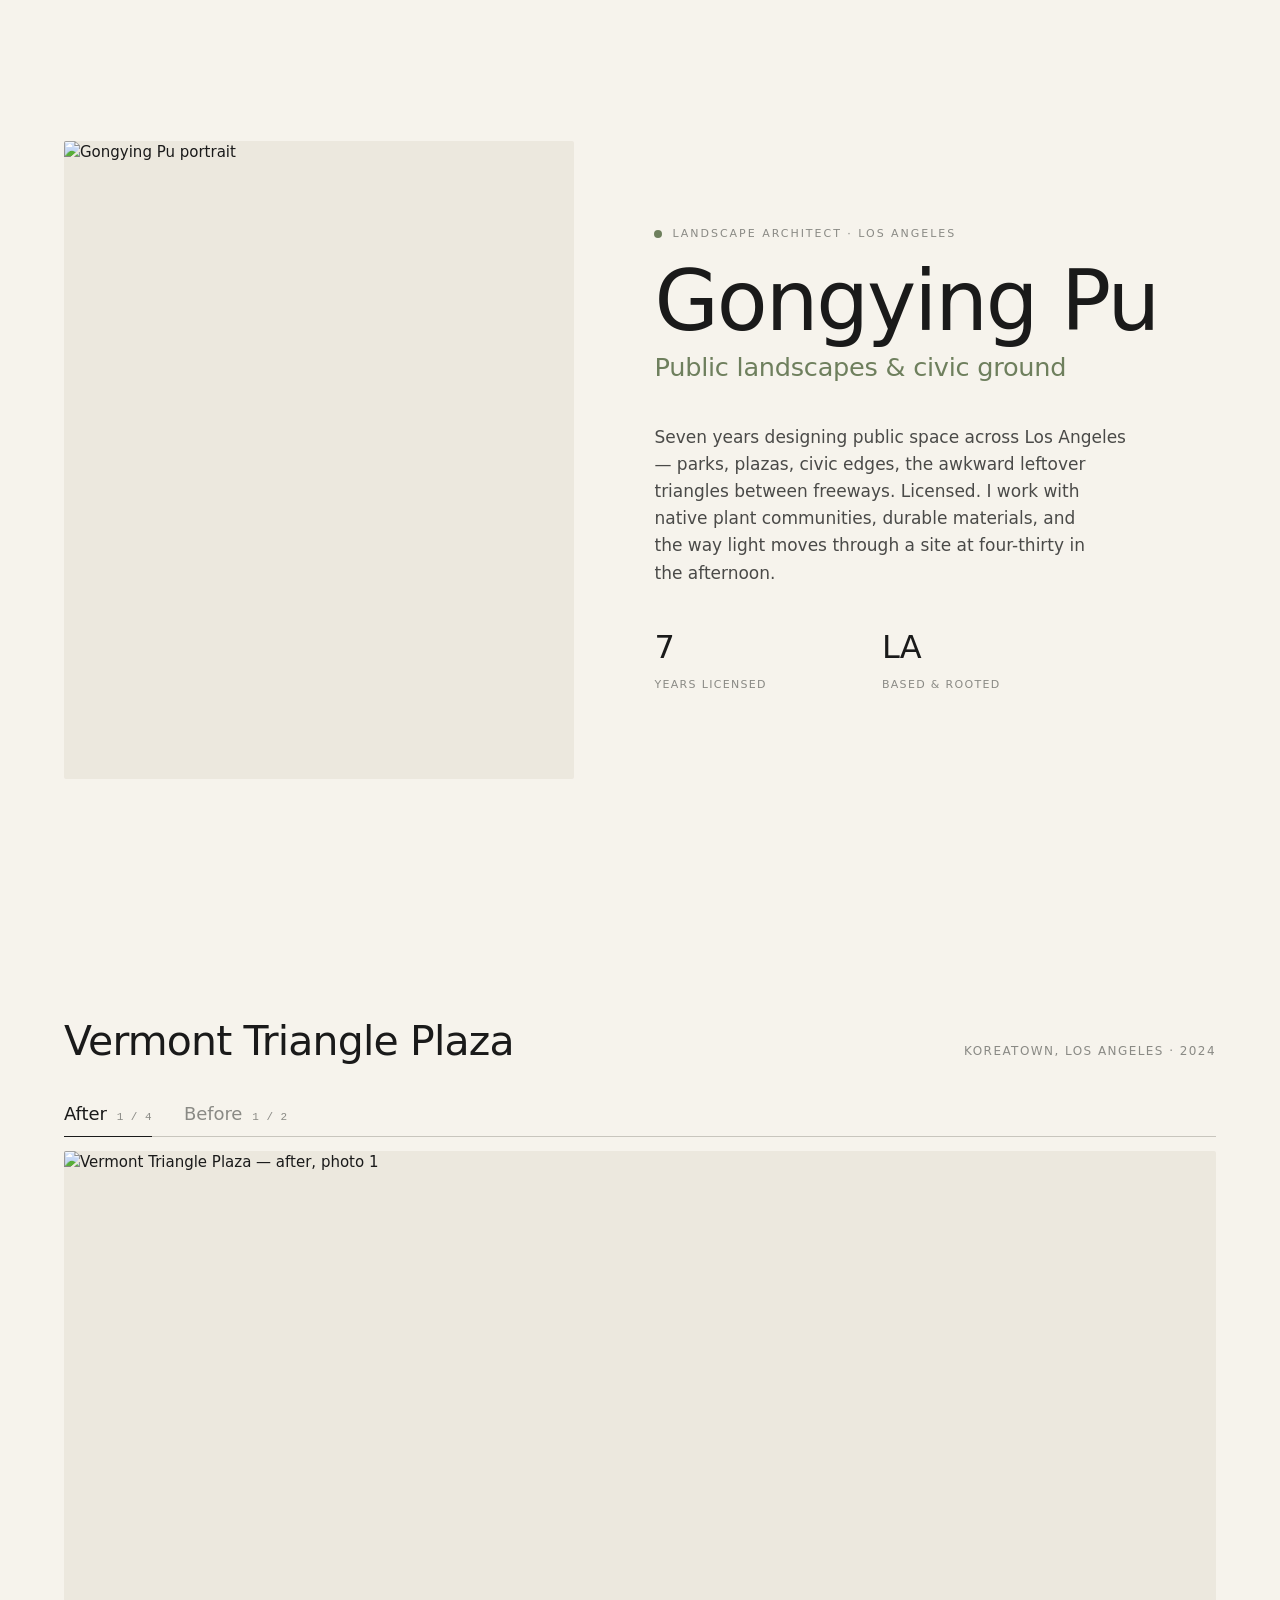
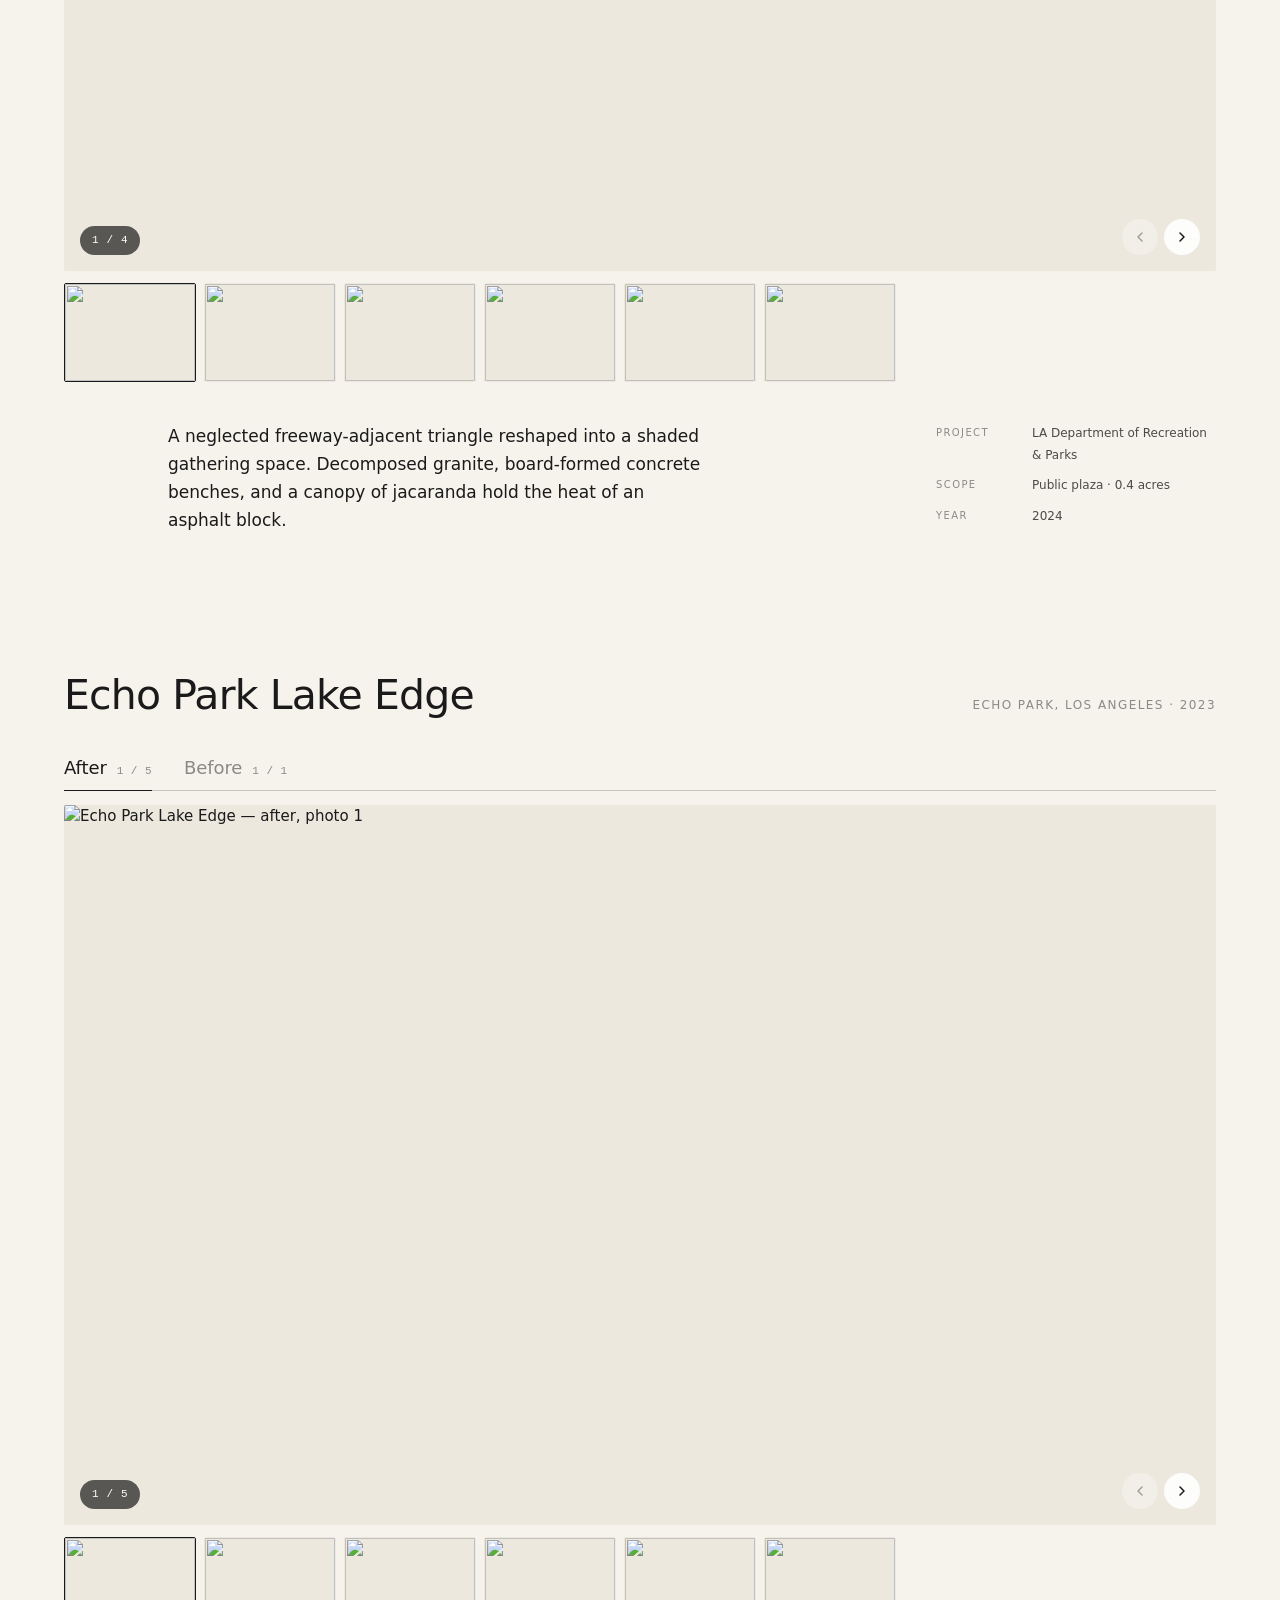
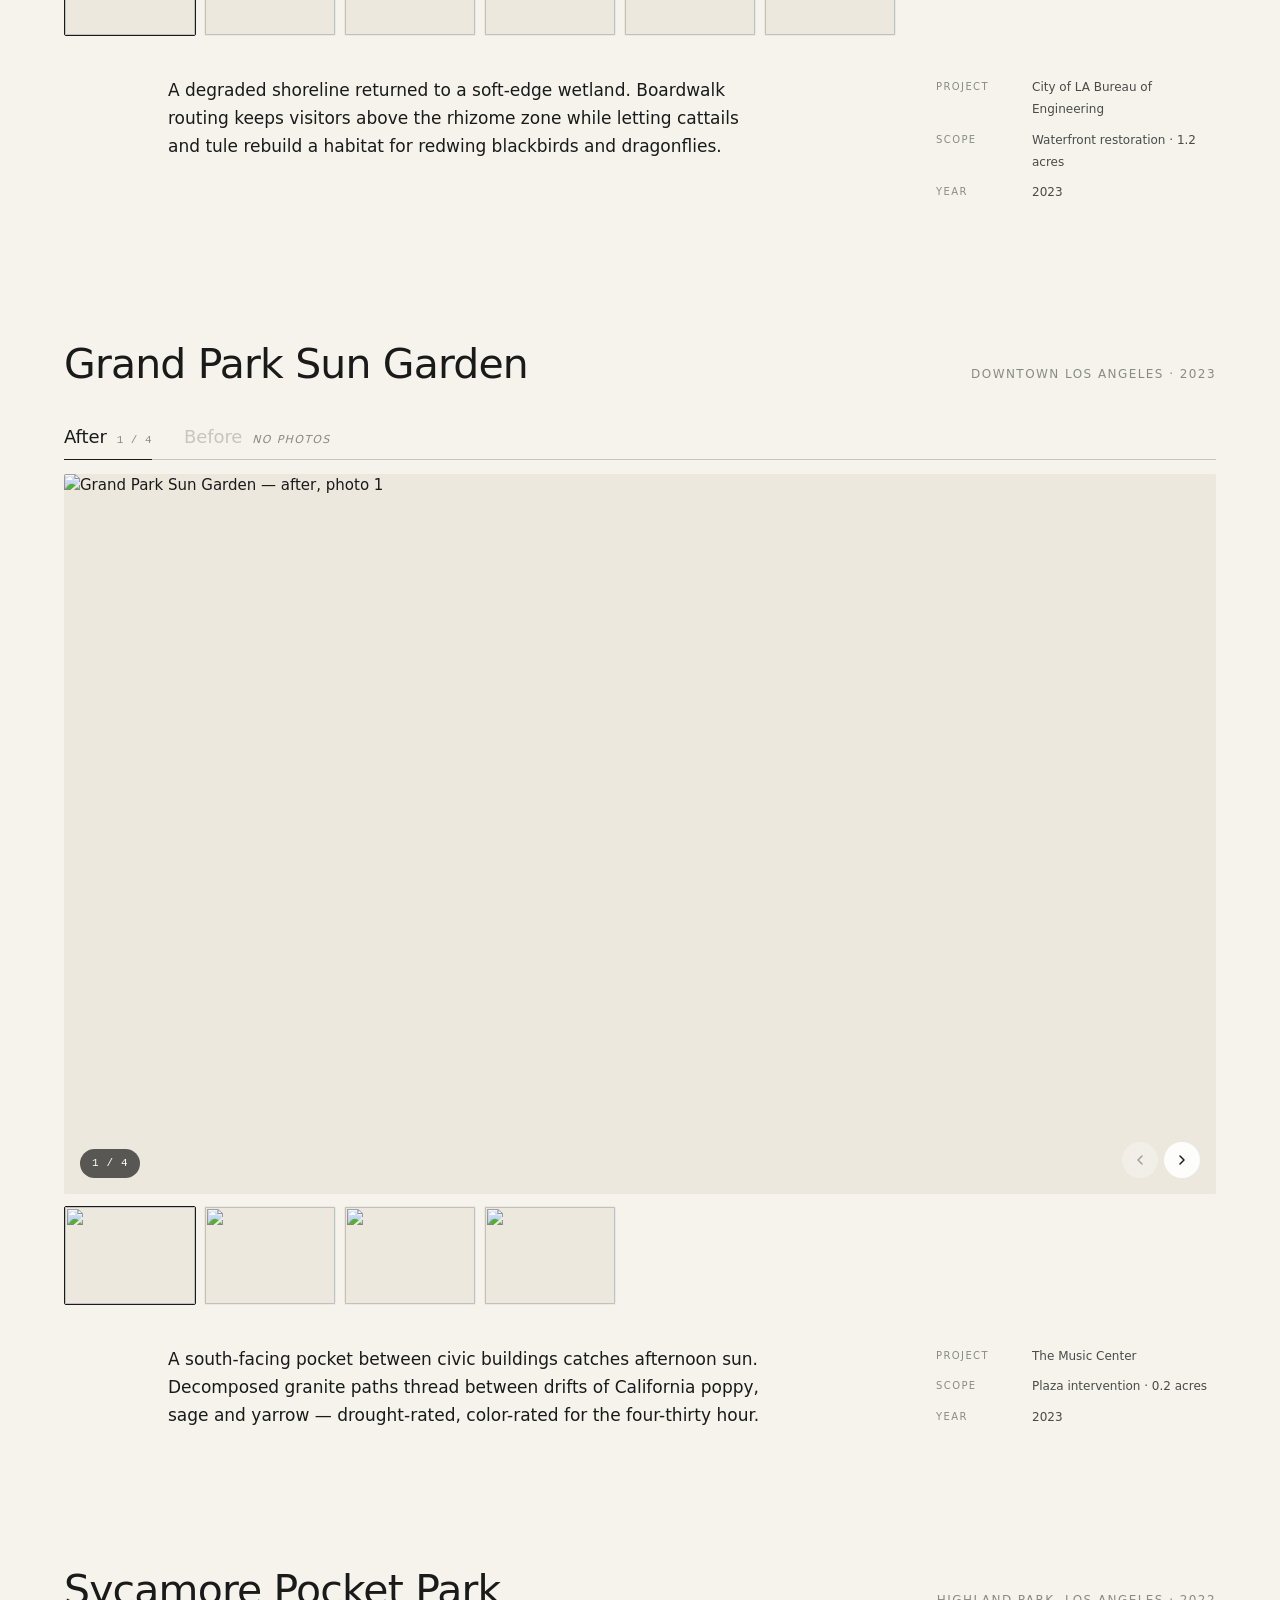
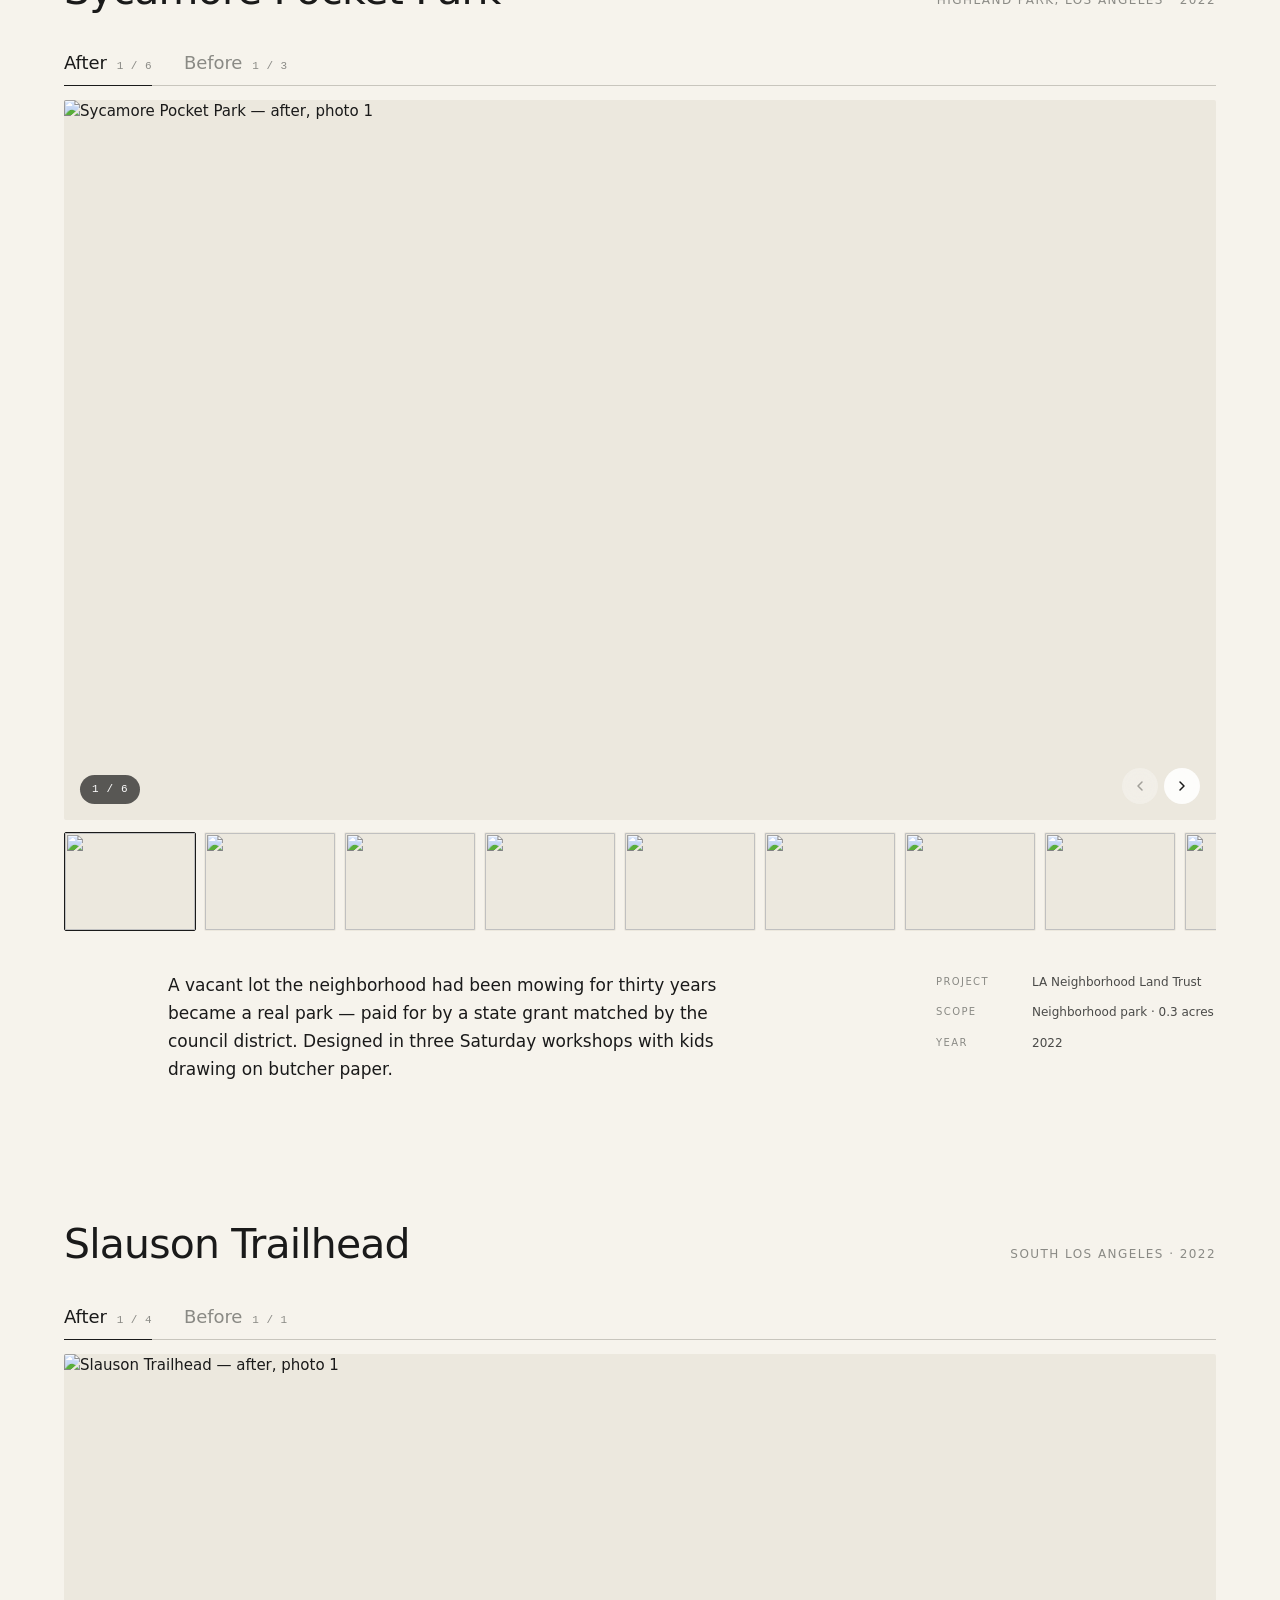
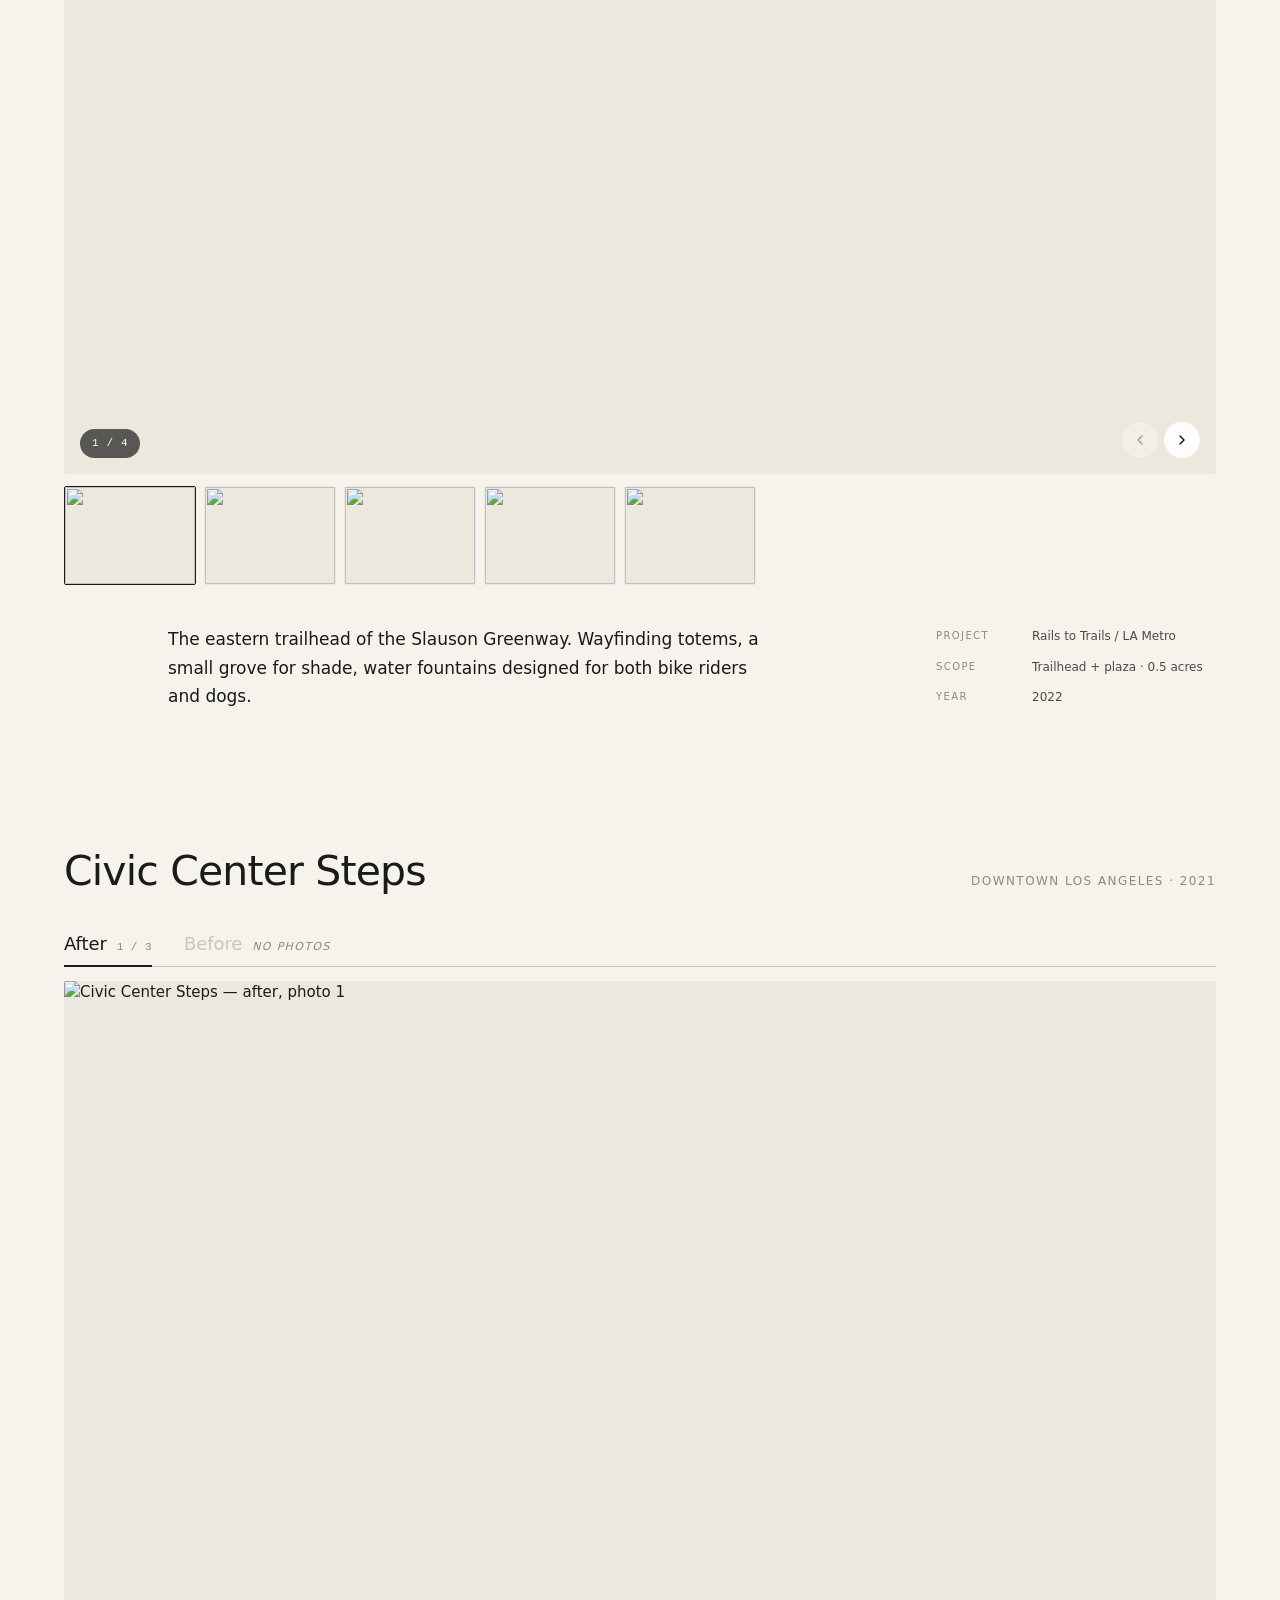
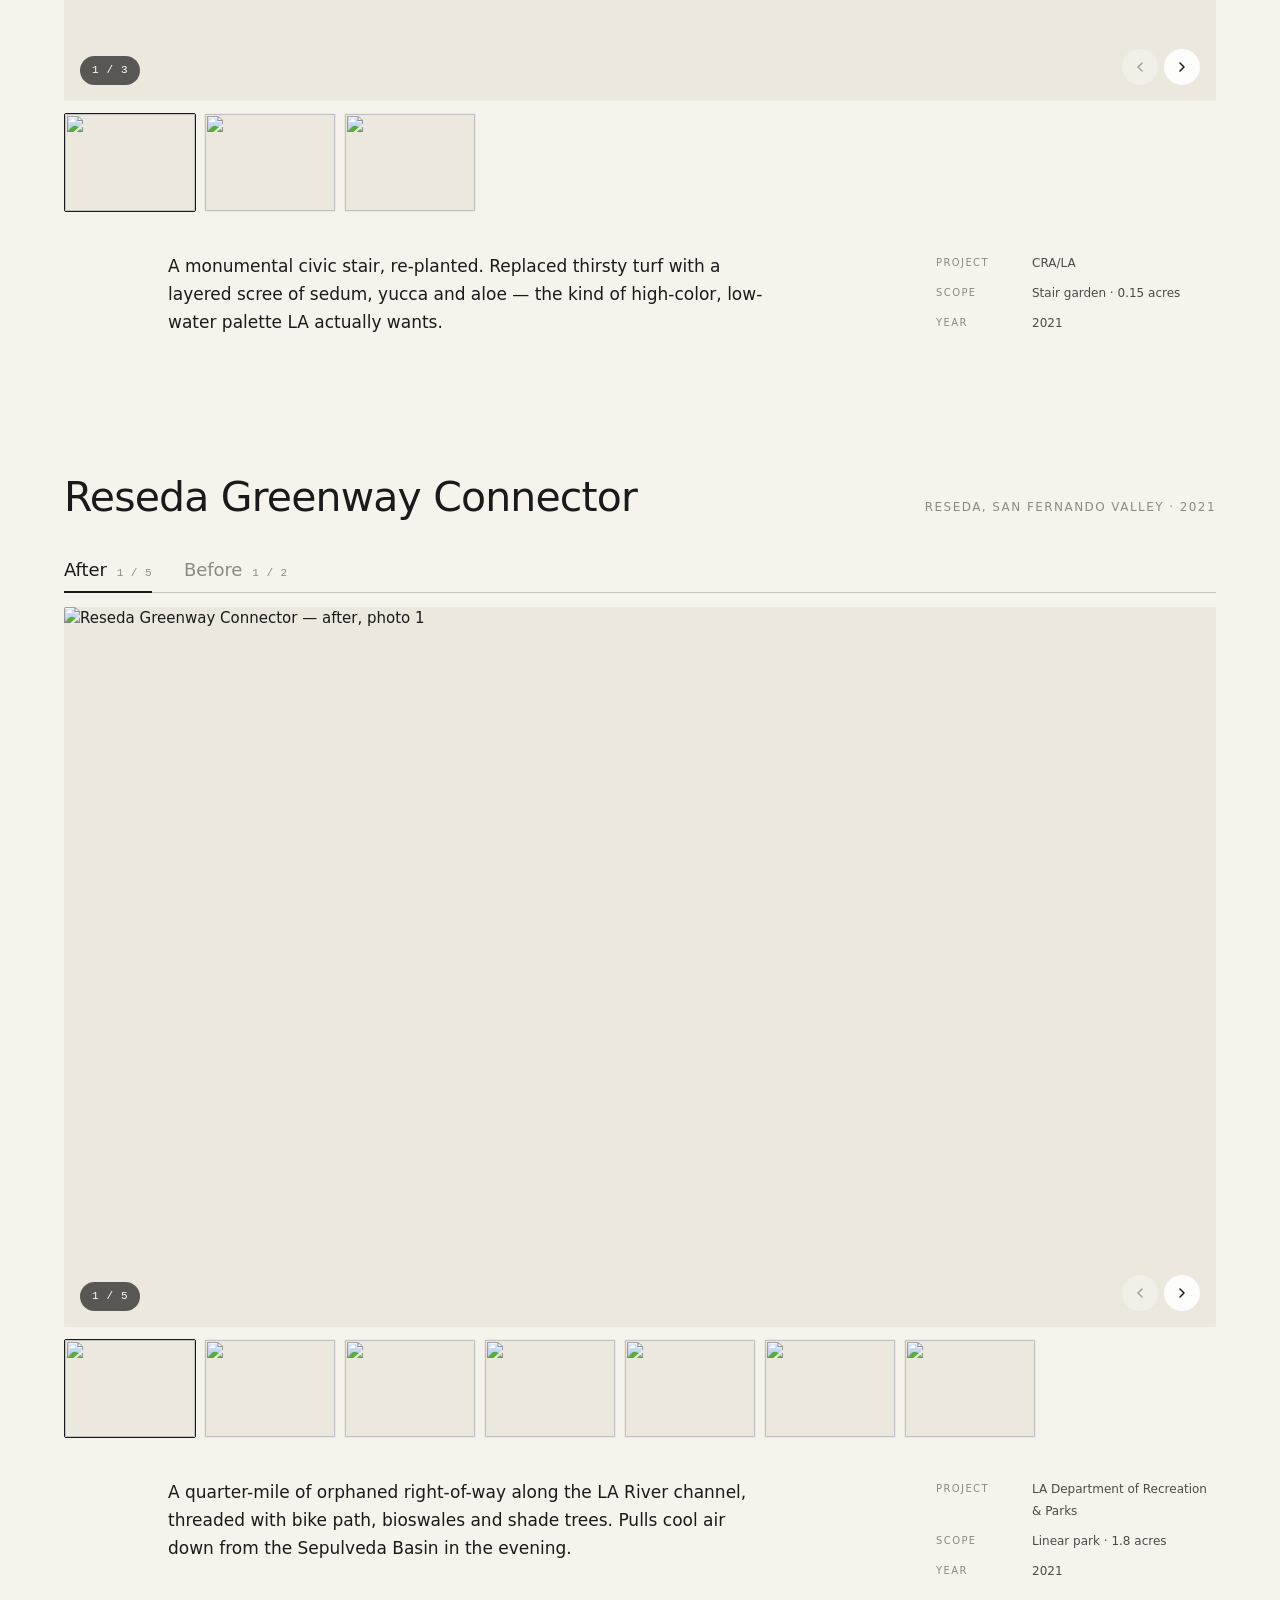
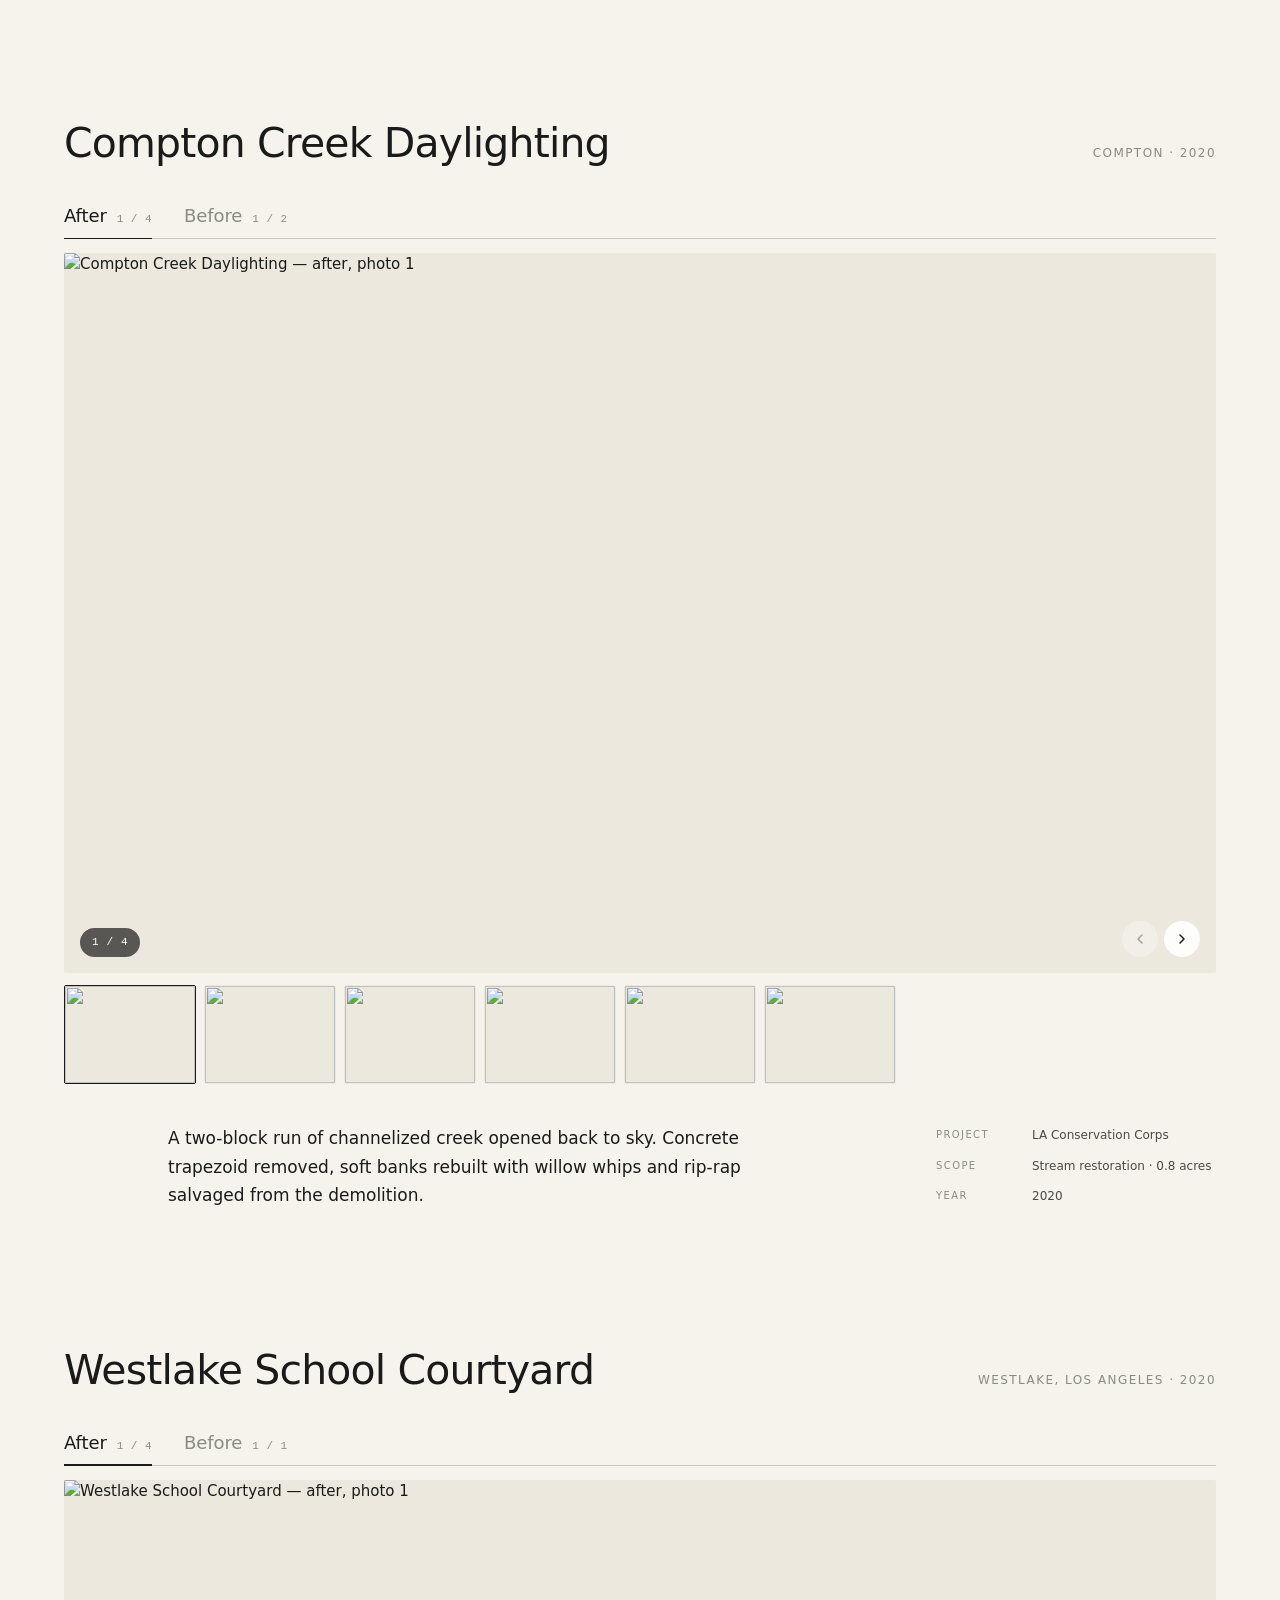
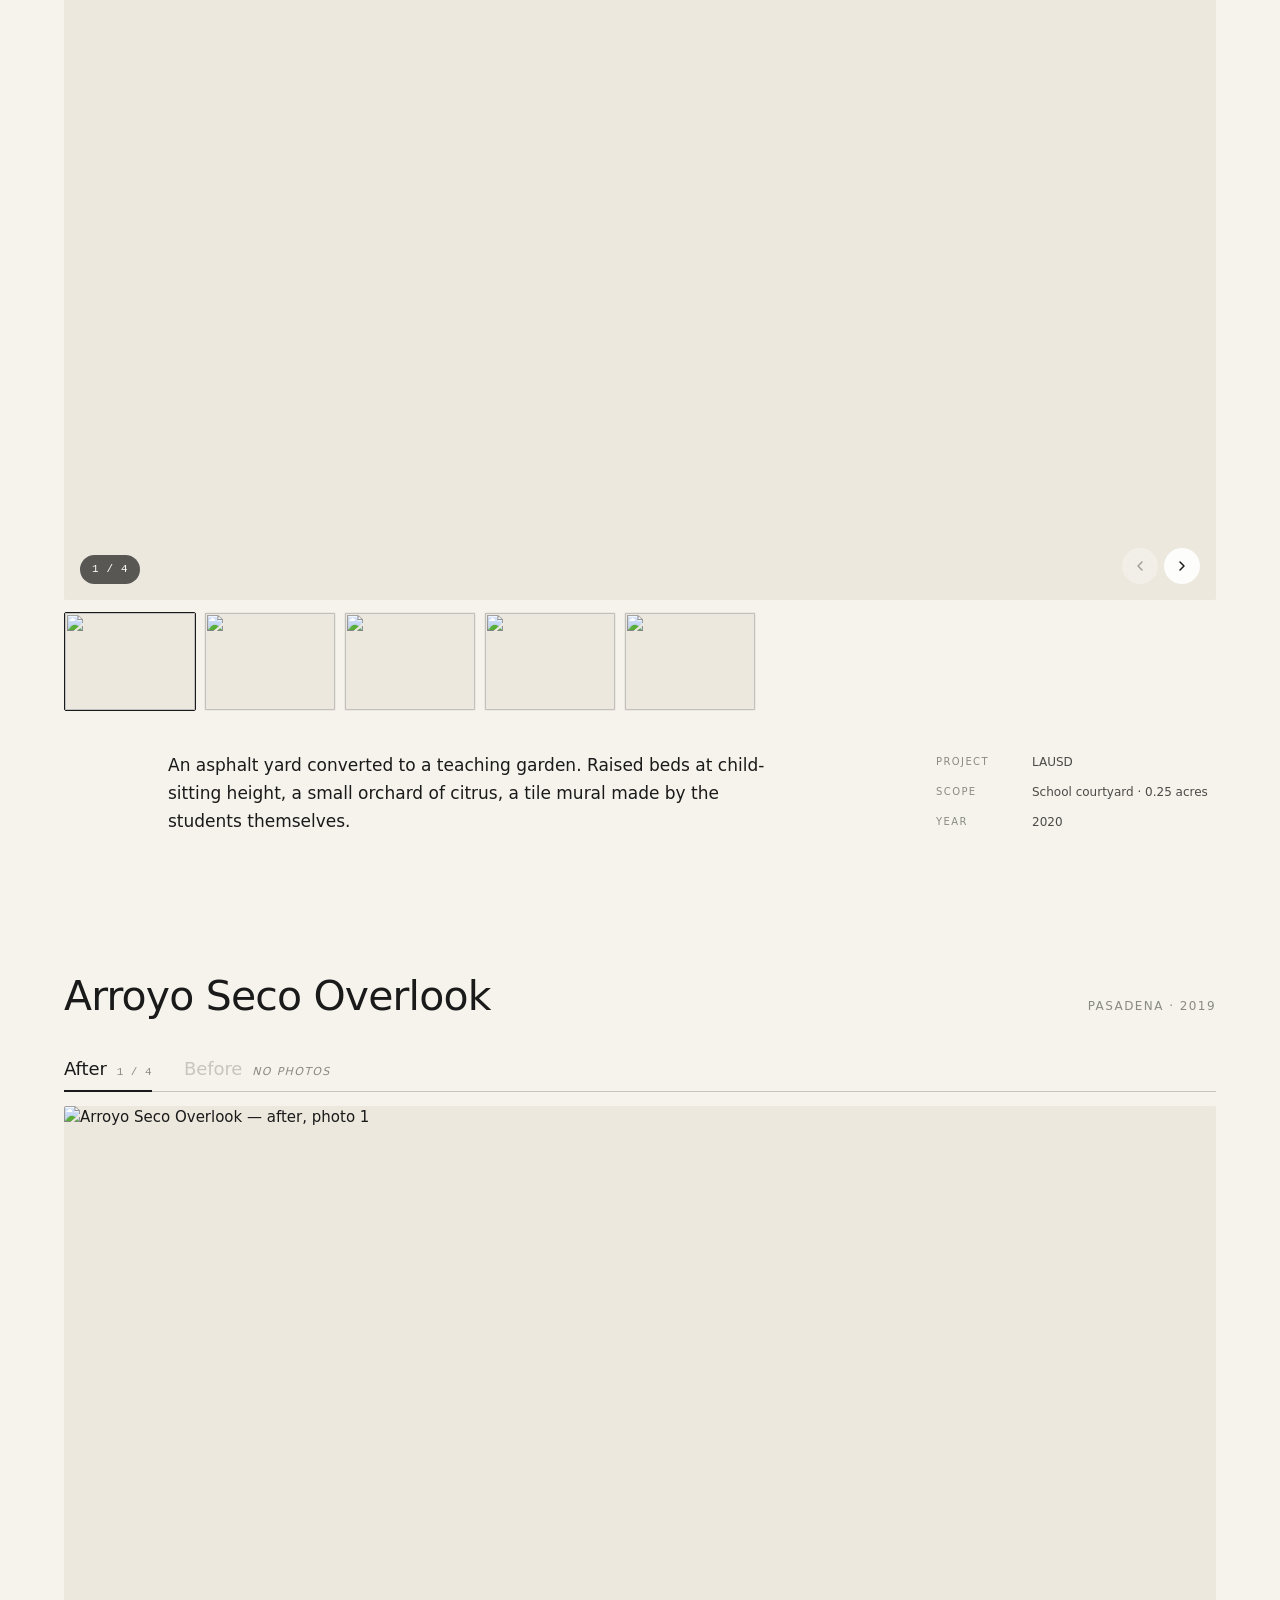
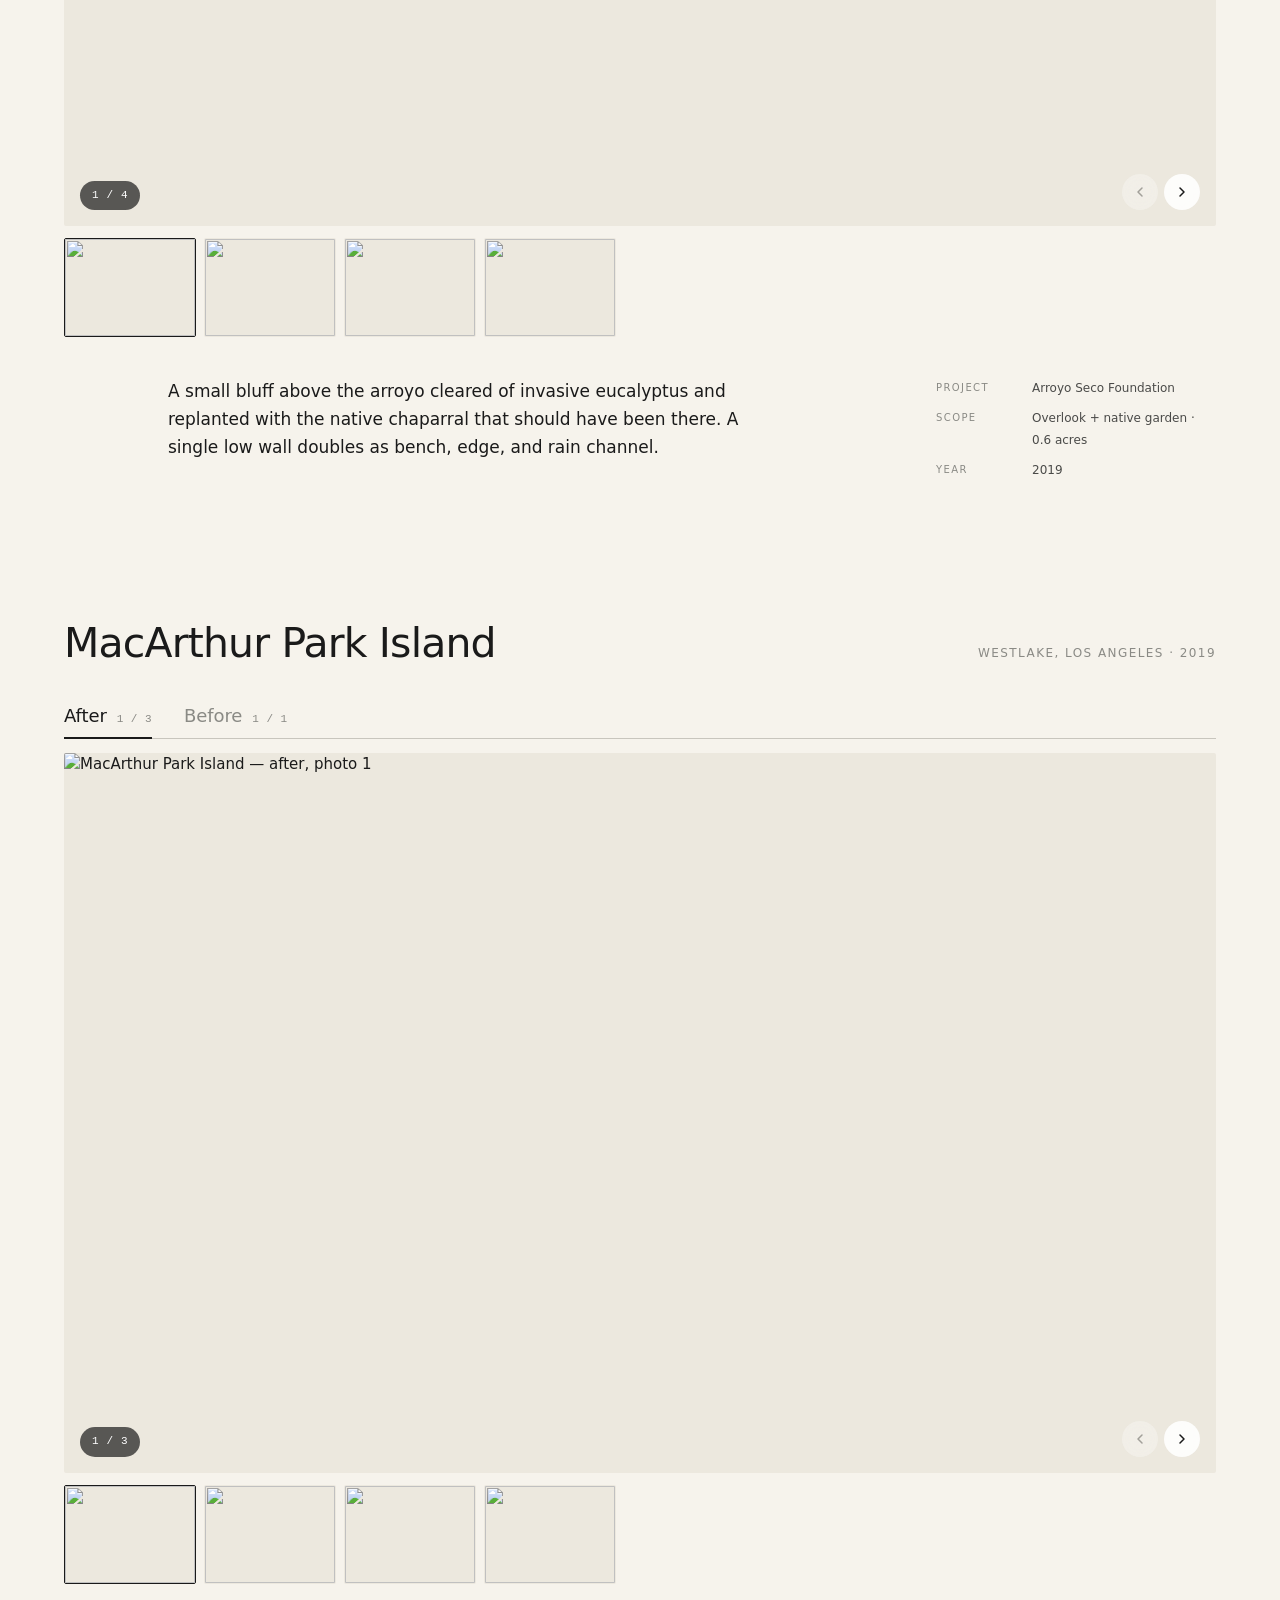
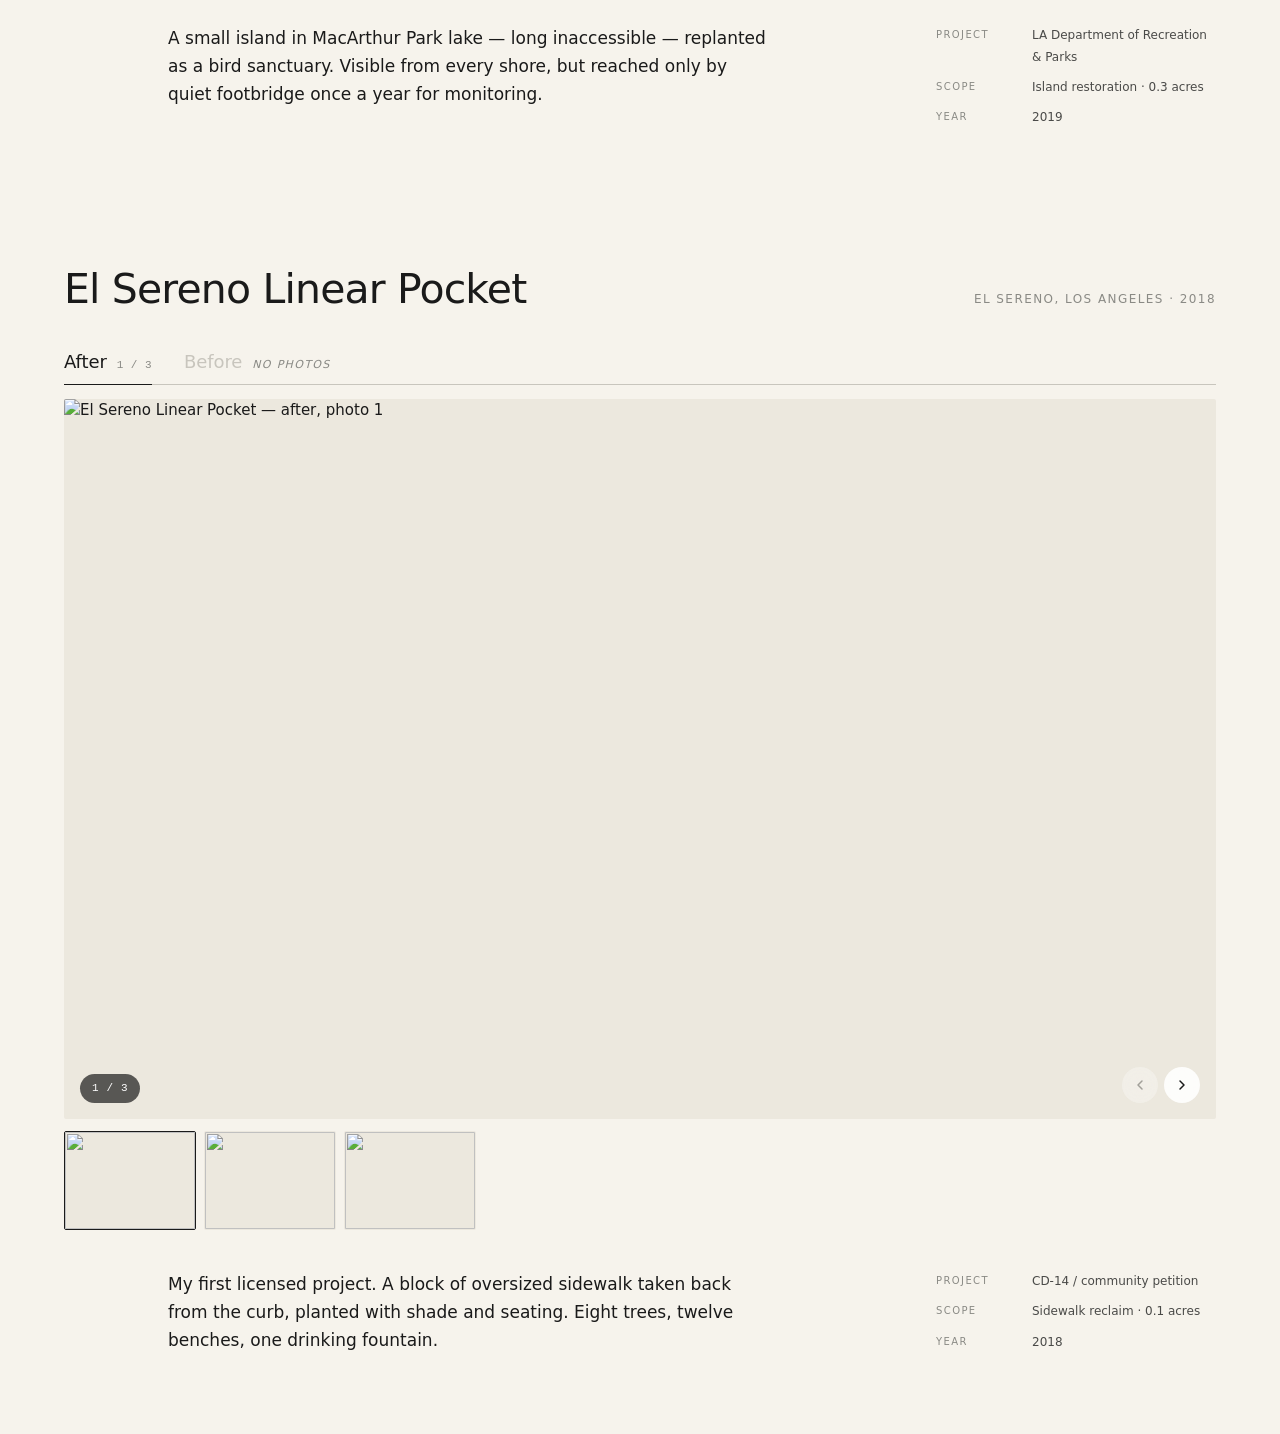
==== index.html @ 50f293f6 "move files to root" ====
<!DOCTYPE html>
<html lang="en">
<head>
<meta charset="UTF-8" />
<meta name="viewport" content="width=device-width, initial-scale=1" />
<title>Gongying Pu — Landscape Architect, Los Angeles</title>
<link rel="stylesheet" href="style.css" />
</head>
<body>

<!-- ===== HERO BIO ===== -->
<header class="hero" id="hero">
  <div class="shell" style="display: contents;">
    <div class="hero__portrait">
      <img src="https://images.unsplash.com/photo-1573496359142-b8d87734a5a2?auto=format&fit=crop&w=900&q=80" alt="Gongying Pu portrait" />
    </div>
    <div class="hero__copy">
      <div class="hero__eyebrow">Landscape Architect · Los Angeles</div>
      <h1 class="hero__name">Gongying Pu</h1>
      <div class="hero__role">Public landscapes &amp; civic ground</div>
      <p class="hero__bio">
        Seven years designing public space across Los Angeles — parks,
        plazas, civic edges, the awkward leftover triangles between
        freeways. Licensed. I work with native plant communities, durable
        materials, and the way light moves through a site at four-thirty
        in the afternoon.
      </p>
      <div class="hero__meta">
        <div>
          <span class="hero__meta-num">7</span>
          <span class="hero__meta-label">years licensed</span>
        </div>
        <div>
          <span class="hero__meta-num">LA</span>
          <span class="hero__meta-label">based &amp; rooted</span>
        </div>
      </div>
    </div>
  </div>
  <div class="hero__scrollhint" style="display:none;"></div>
</header>

<!-- ===== COLLAPSED TOP BAR ===== -->
<div class="topbar" id="topbar" aria-label="Designer info">
  <div class="topbar__center">
    <span class="topbar__name">Gongying Pu</span>
    <span class="topbar__sep">—</span>
    <span>7 years licensed landscape architect</span>
    <span class="topbar__hint" aria-hidden="true">
      <svg width="12" height="12" viewBox="0 0 12 12" fill="none" style="vertical-align: -2px; margin-right: 5px;"><circle cx="6" cy="6" r="4.5" stroke="currentColor" stroke-width="1"/><path d="M6 5.5v2.5M6 4v.01" stroke="currentColor" stroke-width="1" stroke-linecap="round"/></svg>
      hover for bio
    </span>
  </div>
</div>

<!-- ===== FLOATING BIO OVERLAY (hover-expand) ===== -->
<div class="bio-float" id="bioFloat" aria-hidden="true">
  <div class="bio-float__inner">
    <div class="bio-float__portrait">
      <img src="https://images.unsplash.com/photo-1573496359142-b8d87734a5a2?auto=format&fit=crop&w=600&q=80" alt="" />
    </div>
    <div>
      <h2 class="bio-float__name">Gongying Pu</h2>
      <div class="bio-float__role">Landscape Architect · Los Angeles</div>
      <p class="bio-float__bio">
        Seven years designing public space across Los Angeles — parks,
        plazas, civic edges. Licensed. I work with native plant
        communities, durable materials, and the way light moves through
        a site at four-thirty in the afternoon.
      </p>
    </div>
    <div class="bio-float__meta">
      <div class="bio-float__meta-row"><span>Licensed</span><span>State of California, 2018</span></div>
      <div class="bio-float__meta-row"><span>Education</span><span>M.L.A., UCLA Extension</span></div>
      <div class="bio-float__meta-row"><span>Studio</span><span>Highland Park, LA</span></div>
      <div class="bio-float__meta-row"><span>Email</span><span>hello@gongyingpu.studio</span></div>
    </div>
  </div>
</div>

<!-- ===== WORK ===== -->
<main class="work" id="work">
  <div class="shell">
    <div id="projectList"></div>
  </div>
</main>

<script src="data.js"></script>
<script src="app.js"></script>
</body>
</html>
---- style.css ----
/* Hi-fi portfolio styles — minimal natural, sage-green accent, SF Pro */

:root {
  --paper:        #f6f3ec;       /* page bg, slightly warm */
  --paper-2:      #ffffff;       /* card bg */
  --paper-3:      #ece8de;       /* hover/alt */
  --ink:          #1a1a1a;       /* primary text */
  --ink-2:        #4a4a48;       /* secondary text */
  --ink-3:        #8a8a85;       /* meta */
  --ink-4:        #c8c5bd;       /* hairlines */
  --sage:         #6e7f5d;       /* accent */
  --sage-soft:    #d8ddc9;
  --sage-bg:      #eef0e3;

  --font-display: -apple-system, BlinkMacSystemFont, "SF Pro Display", "Helvetica Neue", system-ui, sans-serif;
  --font-text:    -apple-system, BlinkMacSystemFont, "SF Pro Text", "Helvetica Neue", system-ui, sans-serif;
  --font-mono:    ui-monospace, "SF Mono", Menlo, monospace;
}

* { box-sizing: border-box; }
html, body { margin: 0; padding: 0; }
body {
  background: var(--paper);
  color: var(--ink);
  font-family: var(--font-text);
  font-size: 15px;
  line-height: 1.55;
  -webkit-font-smoothing: antialiased;
  text-rendering: optimizeLegibility;
}

img { display: block; max-width: 100%; }

/* ===== layout shell ===== */
.shell {
  width: 100%;
  max-width: 1440px;
  margin: 0 auto;
  padding: 0 64px;
}
@media (max-width: 900px) { .shell { padding: 0 24px; } }

/* ===== HERO BIO (full-bleed entry) ===== */
.hero {
  min-height: 100vh;
  padding: 80px 64px 60px;
  display: grid;
  grid-template-columns: 1fr 1.1fr;
  gap: 80px;
  align-items: center;
  position: fixed;
  top: 0; left: 0; right: 0;
  height: 100vh;
  z-index: 5;
  background: var(--paper);
  transition: opacity 0.5s ease, transform 0.6s cubic-bezier(.2,.7,.2,1);
  will-change: opacity, transform;
}
.hero.is-hidden {
  opacity: 0;
  transform: translateY(-30px);
  pointer-events: none;
}
.work {
  margin-top: 100vh;
}
.hero__portrait {
  width: 100%;
  aspect-ratio: 4/5;
  background: var(--paper-3);
  overflow: hidden;
  border-radius: 2px;
}
.hero__portrait img { width: 100%; height: 100%; object-fit: cover; }
.hero__copy { max-width: 540px; }
.hero__eyebrow {
  font-family: var(--font-text);
  font-size: 11px;
  letter-spacing: 0.18em;
  text-transform: uppercase;
  color: var(--ink-3);
  margin-bottom: 18px;
  display: flex;
  align-items: center;
  gap: 10px;
}
.hero__eyebrow::before {
  content: "";
  display: inline-block;
  width: 8px; height: 8px;
  background: var(--sage);
  border-radius: 50%;
}
.hero__name {
  font-family: var(--font-display);
  font-size: clamp(48px, 6.5vw, 88px);
  font-weight: 500;
  line-height: 0.98;
  letter-spacing: -0.025em;
  margin: 0;
  color: var(--ink);
}
.hero__role {
  margin-top: 6px;
  font-family: var(--font-display);
  font-size: clamp(20px, 2vw, 26px);
  font-weight: 400;
  color: var(--sage);
  letter-spacing: -0.01em;
}
.hero__bio {
  margin-top: 36px;
  font-size: 17px;
  line-height: 1.6;
  color: var(--ink-2);
  max-width: 480px;
  text-wrap: pretty;
}
.hero__meta {
  margin-top: 36px;
  display: grid;
  grid-template-columns: repeat(3, auto);
  gap: 36px;
  font-size: 13px;
  color: var(--ink-2);
}
.hero__meta-num {
  font-family: var(--font-display);
  font-size: 32px;
  font-weight: 400;
  letter-spacing: -0.02em;
  color: var(--ink);
  display: block;
  margin-bottom: 2px;
}
.hero__meta-label {
  font-size: 11px;
  letter-spacing: 0.12em;
  text-transform: uppercase;
  color: var(--ink-3);
}
.hero__scrollhint {
  position: absolute;
  bottom: 28px; left: 50%;
  transform: translateX(-50%);
  font-size: 11px;
  letter-spacing: 0.16em;
  text-transform: uppercase;
  color: var(--ink-3);
  display: flex;
  align-items: center;
  gap: 8px;
}
.hero__scrollhint .arr {
  width: 1px; height: 20px; background: var(--ink-3);
  position: relative;
  animation: drop 1.6s ease-in-out infinite;
}
@keyframes drop {
  0% { transform: translateY(-6px); opacity: 0; }
  40% { opacity: 1; }
  100% { transform: translateY(6px); opacity: 0; }
}

@media (max-width: 900px) {
  .hero { grid-template-columns: 1fr; gap: 36px; padding: 48px 24px; }
  .hero__portrait { aspect-ratio: 4/3; max-height: 40vh; }
}

/* ===== TOP BAR (collapsed bio) ===== */
.topbar {
  position: fixed;
  top: 0; left: 0; right: 0;
  height: 56px;
  background: rgba(246, 243, 236, 0.86);
  backdrop-filter: saturate(180%) blur(14px);
  -webkit-backdrop-filter: saturate(180%) blur(14px);
  border-bottom: 1px solid var(--ink-4);
  z-index: 50;
  display: flex; align-items: center; justify-content: center;
  padding: 0 32px;
  transform: translateY(-100%);
  opacity: 0;
  transition: transform 0.4s cubic-bezier(.2,.7,.2,1), opacity 0.3s;
  cursor: pointer;
}
.topbar.is-visible { transform: translateY(0); opacity: 1; }
.topbar__center {
  display: flex; align-items: center; gap: 12px;
  font-size: 13px;
  color: var(--ink-2);
  pointer-events: none;
}
.topbar__name { font-weight: 500; color: var(--ink); }
.topbar__sep { color: var(--ink-4); }
.topbar__hint {
  margin-left: 18px;
  padding-left: 18px;
  border-left: 1px solid var(--ink-4);
  font-size: 11px;
  color: var(--ink-3);
  letter-spacing: 0.08em;
  text-transform: uppercase;
  display: inline-flex;
  align-items: center;
  font-style: italic;
  opacity: 0.85;
}

/* ===== FLOATING BIO OVERLAY (re-expand on hover/click) ===== */
.bio-float {
  position: fixed;
  top: 56px; left: 0; right: 0;
  background: rgba(246, 243, 236, 0.96);
  backdrop-filter: saturate(180%) blur(20px);
  -webkit-backdrop-filter: saturate(180%) blur(20px);
  border-bottom: 1px solid var(--ink-4);
  z-index: 49;
  padding: 36px 64px 40px;
  transform: translateY(-12px);
  opacity: 0;
  pointer-events: none;
  transition: transform 0.32s cubic-bezier(.2,.7,.2,1), opacity 0.22s;
  box-shadow: 0 18px 50px -20px rgba(20,20,20,0.18);
}
.bio-float.is-open {
  transform: translateY(0);
  opacity: 1;
  pointer-events: auto;
}
.bio-float__inner {
  max-width: 1440px;
  margin: 0 auto;
  display: grid;
  grid-template-columns: 220px 1fr auto;
  gap: 48px;
  align-items: start;
}
.bio-float__portrait {
  width: 220px;
  aspect-ratio: 4/5;
  overflow: hidden;
  border-radius: 2px;
}
.bio-float__portrait img { width: 100%; height: 100%; object-fit: cover; }
.bio-float__name {
  font-family: var(--font-display);
  font-size: 40px;
  font-weight: 500;
  letter-spacing: -0.02em;
  line-height: 1.0;
  margin: 0;
}
.bio-float__role {
  margin-top: 4px;
  font-size: 14px;
  color: var(--sage);
  letter-spacing: -0.005em;
}
.bio-float__bio {
  margin-top: 18px;
  font-size: 15px;
  line-height: 1.6;
  color: var(--ink-2);
  max-width: 520px;
}
.bio-float__meta {
  display: flex; flex-direction: column; gap: 14px;
  font-size: 12px;
  color: var(--ink-2);
  text-align: right;
  min-width: 180px;
}
.bio-float__meta-row { display: flex; flex-direction: column; gap: 2px; align-items: flex-end; }
.bio-float__meta-row span:first-child {
  font-size: 10px; letter-spacing: 0.14em; text-transform: uppercase; color: var(--ink-3);
}

/* ===== WORK SECTION ===== */
.work {
  padding: 120px 0 80px;
  position: relative;
  z-index: 1;
  background: var(--paper);
}
.work__head {
  display: flex; align-items: baseline; justify-content: space-between;
  margin-bottom: 64px;
  border-bottom: 1px solid var(--ink-4);
  padding-bottom: 20px;
}
.work__title {
  font-family: var(--font-display);
  font-size: 36px;
  font-weight: 500;
  letter-spacing: -0.02em;
  margin: 0;
}
.work__count {
  font-size: 11px;
  letter-spacing: 0.16em;
  text-transform: uppercase;
  color: var(--ink-3);
}

/* ===== PROJECT BLOCK ===== */
.proj {
  margin-bottom: 140px;
  scroll-margin-top: 80px;
}
.proj:last-child { margin-bottom: 0; }
.proj__head {
  display: grid;
  grid-template-columns: 1fr auto;
  gap: 24px;
  align-items: baseline;
  margin-bottom: 28px;
}
.proj__num {
  font-family: var(--font-display);
  font-size: 13px;
  color: var(--ink-3);
  letter-spacing: 0.12em;
  font-feature-settings: "tnum";
}
.proj__title {
  font-family: var(--font-display);
  font-size: clamp(28px, 3.2vw, 42px);
  font-weight: 500;
  letter-spacing: -0.02em;
  line-height: 1.05;
  margin: 0;
  text-wrap: balance;
}
.proj__loc {
  font-size: 12px;
  letter-spacing: 0.12em;
  text-transform: uppercase;
  color: var(--ink-3);
  white-space: nowrap;
}

/* hero image area + tabs */
.proj__viewer {
  position: relative;
  margin-bottom: 28px;
}
.tabs {
  display: flex;
  gap: 0;
  margin-bottom: 14px;
  border-bottom: 1px solid var(--ink-4);
}
.tab {
  background: none;
  border: none;
  padding: 12px 0;
  margin-right: 32px;
  cursor: pointer;
  font-family: var(--font-display);
  font-size: 18px;
  letter-spacing: -0.005em;
  color: var(--ink-3);
  display: flex; align-items: baseline; gap: 10px;
  position: relative;
  font-weight: 400;
  transition: color 0.18s;
}
.tab:hover { color: var(--ink-2); }
.tab.is-active { color: var(--ink); }
.tab.is-active::after {
  content: "";
  position: absolute;
  left: 0; right: 0; bottom: -1px;
  height: 1.5px;
  background: var(--ink);
}
.tab__count {
  font-family: var(--font-mono);
  font-size: 11px;
  color: var(--ink-3);
  letter-spacing: 0.04em;
  font-feature-settings: "tnum";
}
.tab[disabled] {
  cursor: not-allowed;
  color: var(--ink-4);
}
.tab[disabled]::after { display: none; }

/* photo viewer */
.viewer {
  position: relative;
  width: 100%;
  aspect-ratio: 16/10;
  overflow: hidden;
  background: var(--paper-3);
  border-radius: 2px;
}
.viewer__slide {
  position: absolute;
  inset: 0;
  opacity: 0;
  transition: opacity 0.35s ease;
}
.viewer__slide.is-active { opacity: 1; }
.viewer__slide img {
  width: 100%; height: 100%;
  object-fit: cover;
}
.viewer__nav {
  position: absolute;
  bottom: 16px; right: 16px;
  display: flex; gap: 6px;
  z-index: 2;
}
.viewer__nav button {
  width: 36px; height: 36px;
  border: none;
  background: rgba(255,255,255,0.88);
  backdrop-filter: blur(8px);
  cursor: pointer;
  display: flex; align-items: center; justify-content: center;
  color: var(--ink);
  border-radius: 50%;
  transition: background 0.15s;
}
.viewer__nav button:hover { background: #fff; }
.viewer__nav button:disabled { opacity: 0.35; cursor: not-allowed; }
.viewer__counter {
  position: absolute;
  bottom: 16px; left: 16px;
  background: rgba(26,26,26,0.7);
  color: #fff;
  padding: 6px 12px;
  border-radius: 100px;
  font-family: var(--font-mono);
  font-size: 11px;
  letter-spacing: 0.06em;
  font-feature-settings: "tnum";
  z-index: 2;
}

/* thumbnails strip */
.thumbs {
  display: flex;
  gap: 8px;
  overflow-x: auto;
  scroll-behavior: smooth;
  padding-bottom: 4px;
  -ms-overflow-style: none;
  scrollbar-width: none;
}
.thumbs::-webkit-scrollbar { display: none; }
.thumb {
  flex: none;
  width: 132px;
  aspect-ratio: 4/3;
  background: var(--paper-3);
  cursor: pointer;
  border-radius: 2px;
  overflow: hidden;
  position: relative;
  border: 1.5px solid transparent;
  transition: border-color 0.15s, transform 0.15s;
}
.thumb img { width: 100%; height: 100%; object-fit: cover; }
.thumb:hover { transform: translateY(-2px); }
.thumb.is-active { border-color: var(--ink); }

/* description block */
.proj__body {
  display: grid;
  grid-template-columns: 80px 1fr 280px;
  gap: 24px;
  margin-top: 36px;
}
.proj__body-spacer {}
.proj__summary {
  font-size: 17px;
  line-height: 1.65;
  color: var(--ink);
  max-width: 600px;
  text-wrap: pretty;
}
.proj__details {
  font-size: 12px;
  line-height: 1.85;
  color: var(--ink-2);
}
.proj__details dl {
  display: grid;
  grid-template-columns: 80px 1fr;
  gap: 8px 16px;
  margin: 0;
}
.proj__details dt {
  font-size: 10px;
  letter-spacing: 0.14em;
  text-transform: uppercase;
  color: var(--ink-3);
  padding-top: 2px;
}
.proj__details dd { margin: 0; }
.proj__materials {
  margin-top: 24px;
  padding-top: 20px;
  border-top: 1px solid var(--ink-4);
}
.proj__materials-title {
  font-size: 10px;
  letter-spacing: 0.14em;
  text-transform: uppercase;
  color: var(--ink-3);
  margin-bottom: 10px;
}
.proj__materials ul {
  list-style: none;
  padding: 0; margin: 0;
  font-size: 12px;
  color: var(--ink-2);
  line-height: 1.85;
}
.proj__materials li::before {
  content: "—";
  color: var(--sage);
  margin-right: 8px;
}

/* no-before label */
.no-before {
  font-size: 11px;
  letter-spacing: 0.12em;
  text-transform: uppercase;
  color: var(--ink-3);
  font-style: italic;
}

/* footer */
.foot {
  border-top: 1px solid var(--ink-4);
  padding: 56px 0 64px;
  display: flex;
  justify-content: space-between;
  align-items: end;
  font-size: 12px;
  color: var(--ink-3);
  letter-spacing: 0.04em;
}
.foot__sig {
  font-family: var(--font-display);
  font-size: 24px;
  color: var(--ink);
  font-weight: 500;
  letter-spacing: -0.01em;
}

@media (max-width: 900px) {
  .proj__head { grid-template-columns: 1fr; gap: 6px; }
  .proj__body { grid-template-columns: 1fr; }
  .bio-float { padding: 24px; }
  .bio-float__inner { grid-template-columns: 1fr; gap: 24px; }
  .bio-float__meta { text-align: left; align-items: flex-start; }
  .bio-float__meta-row { align-items: flex-start; }
  .topbar__nav { display: none; }
}
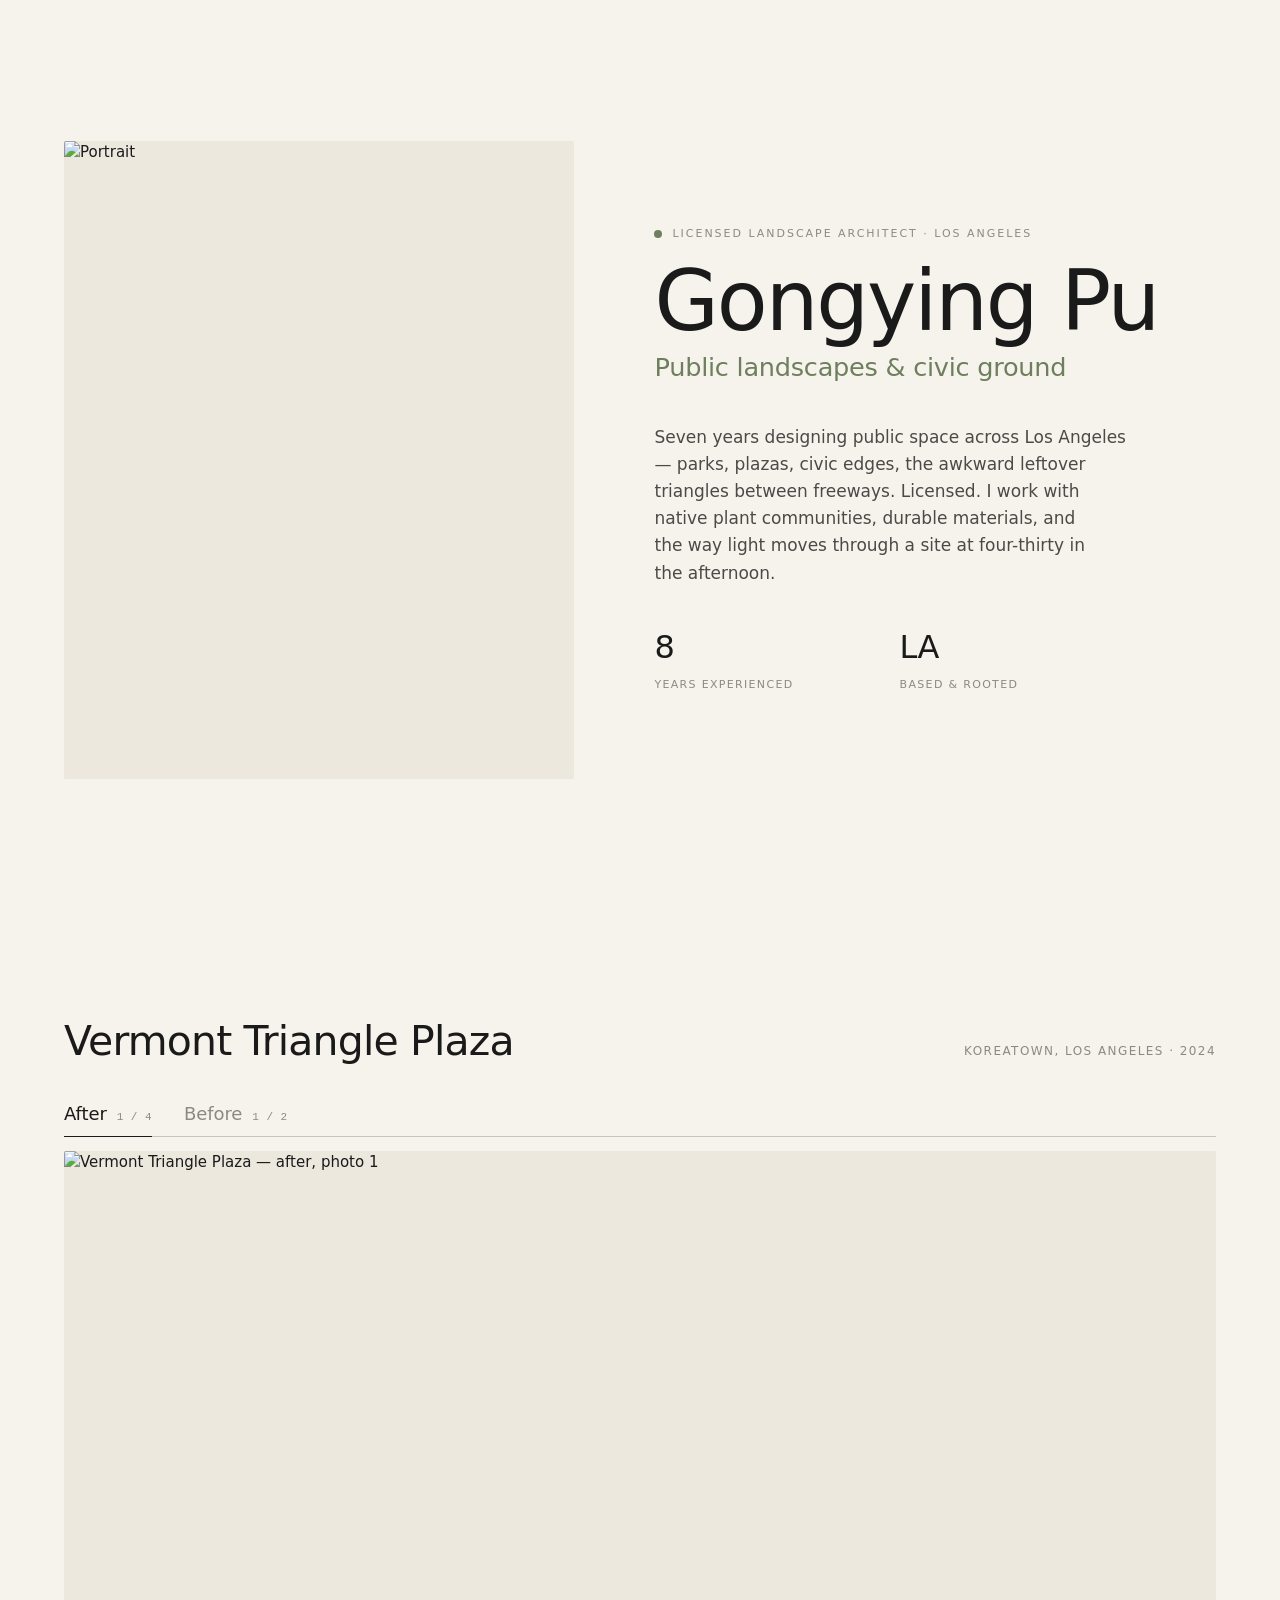
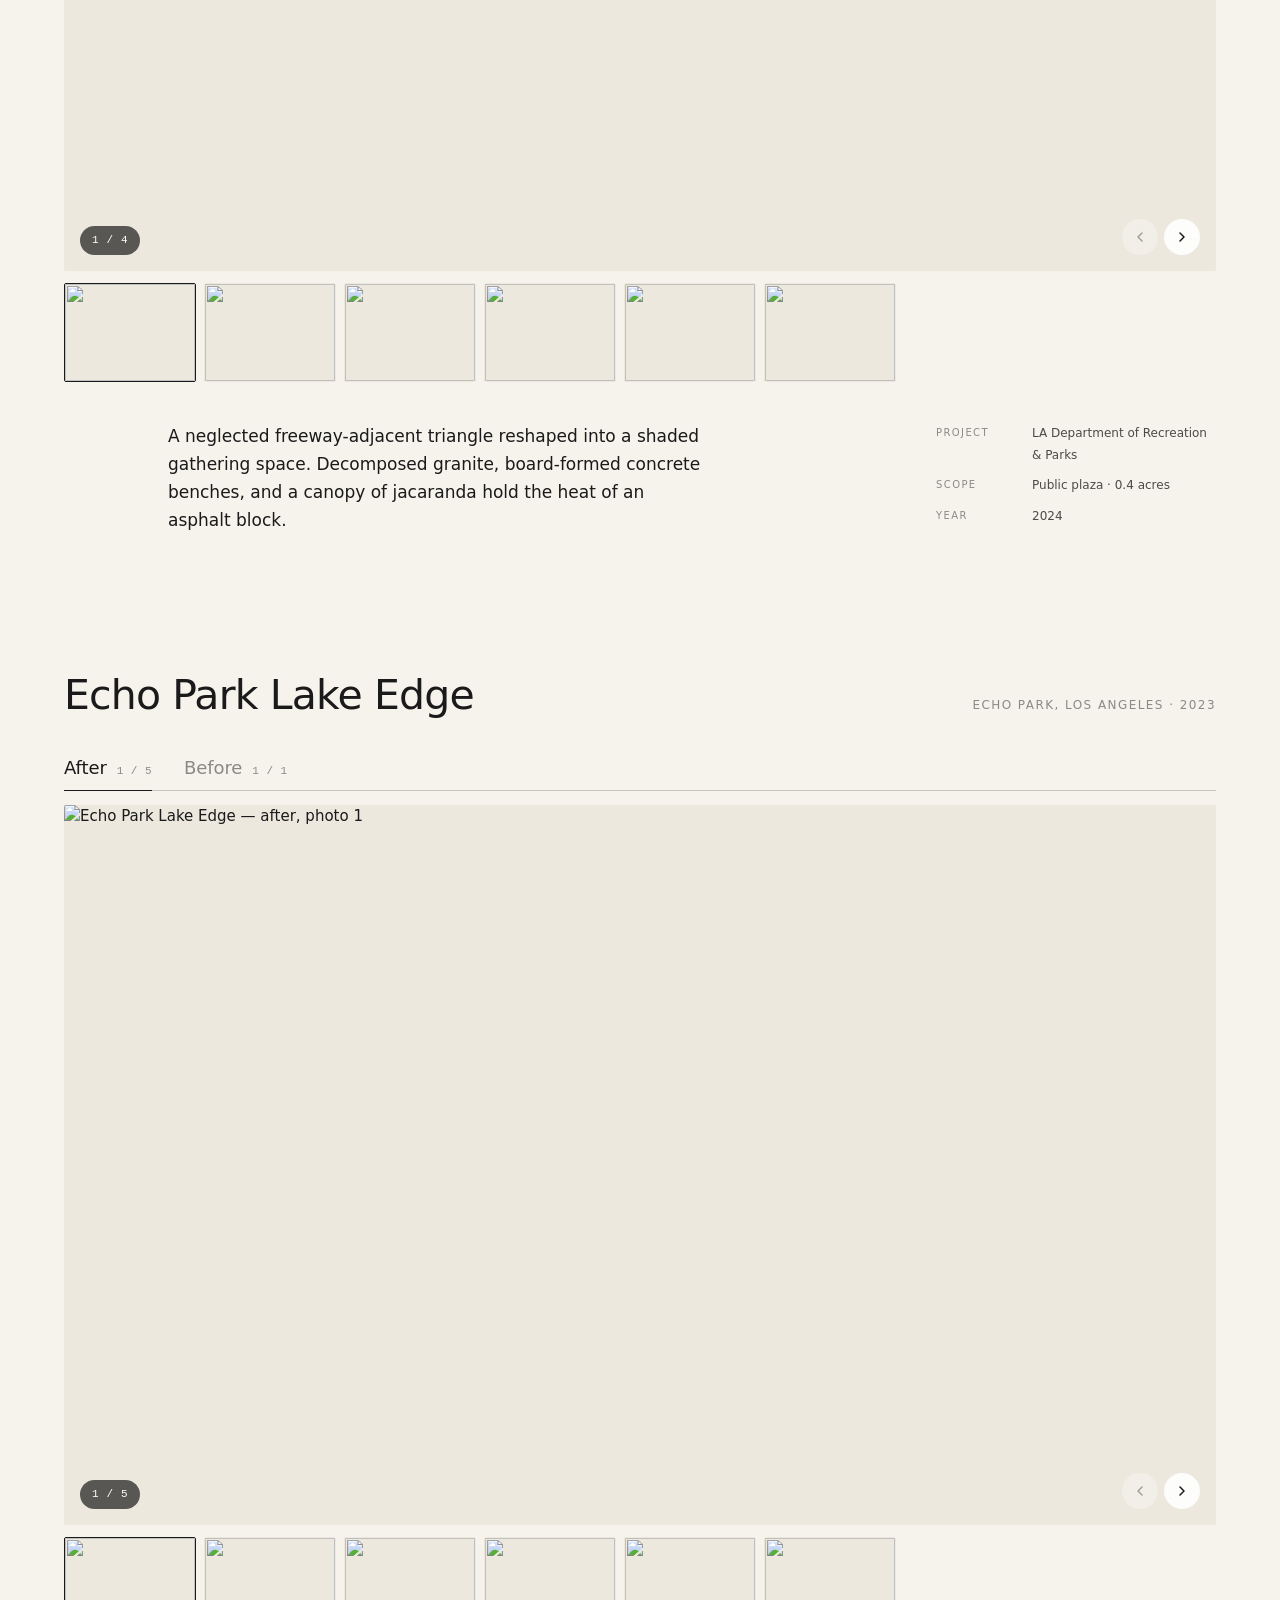
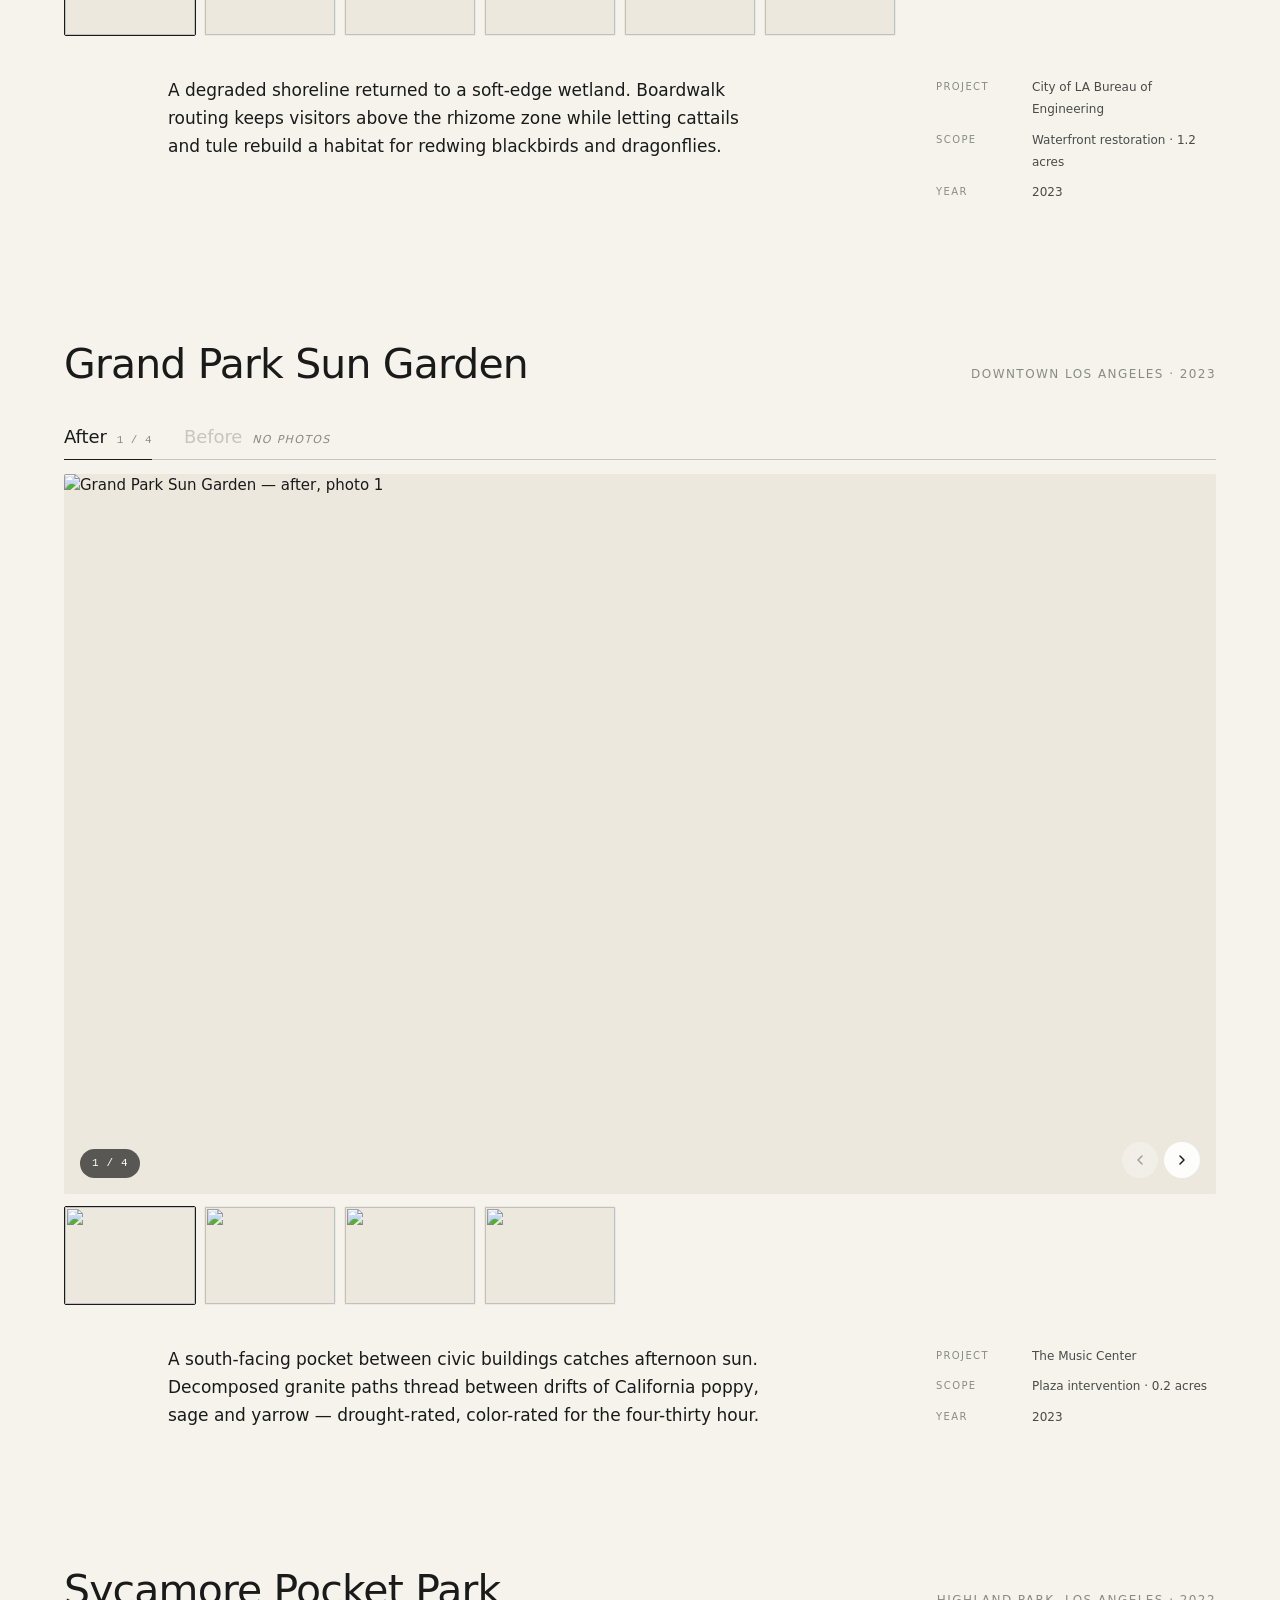
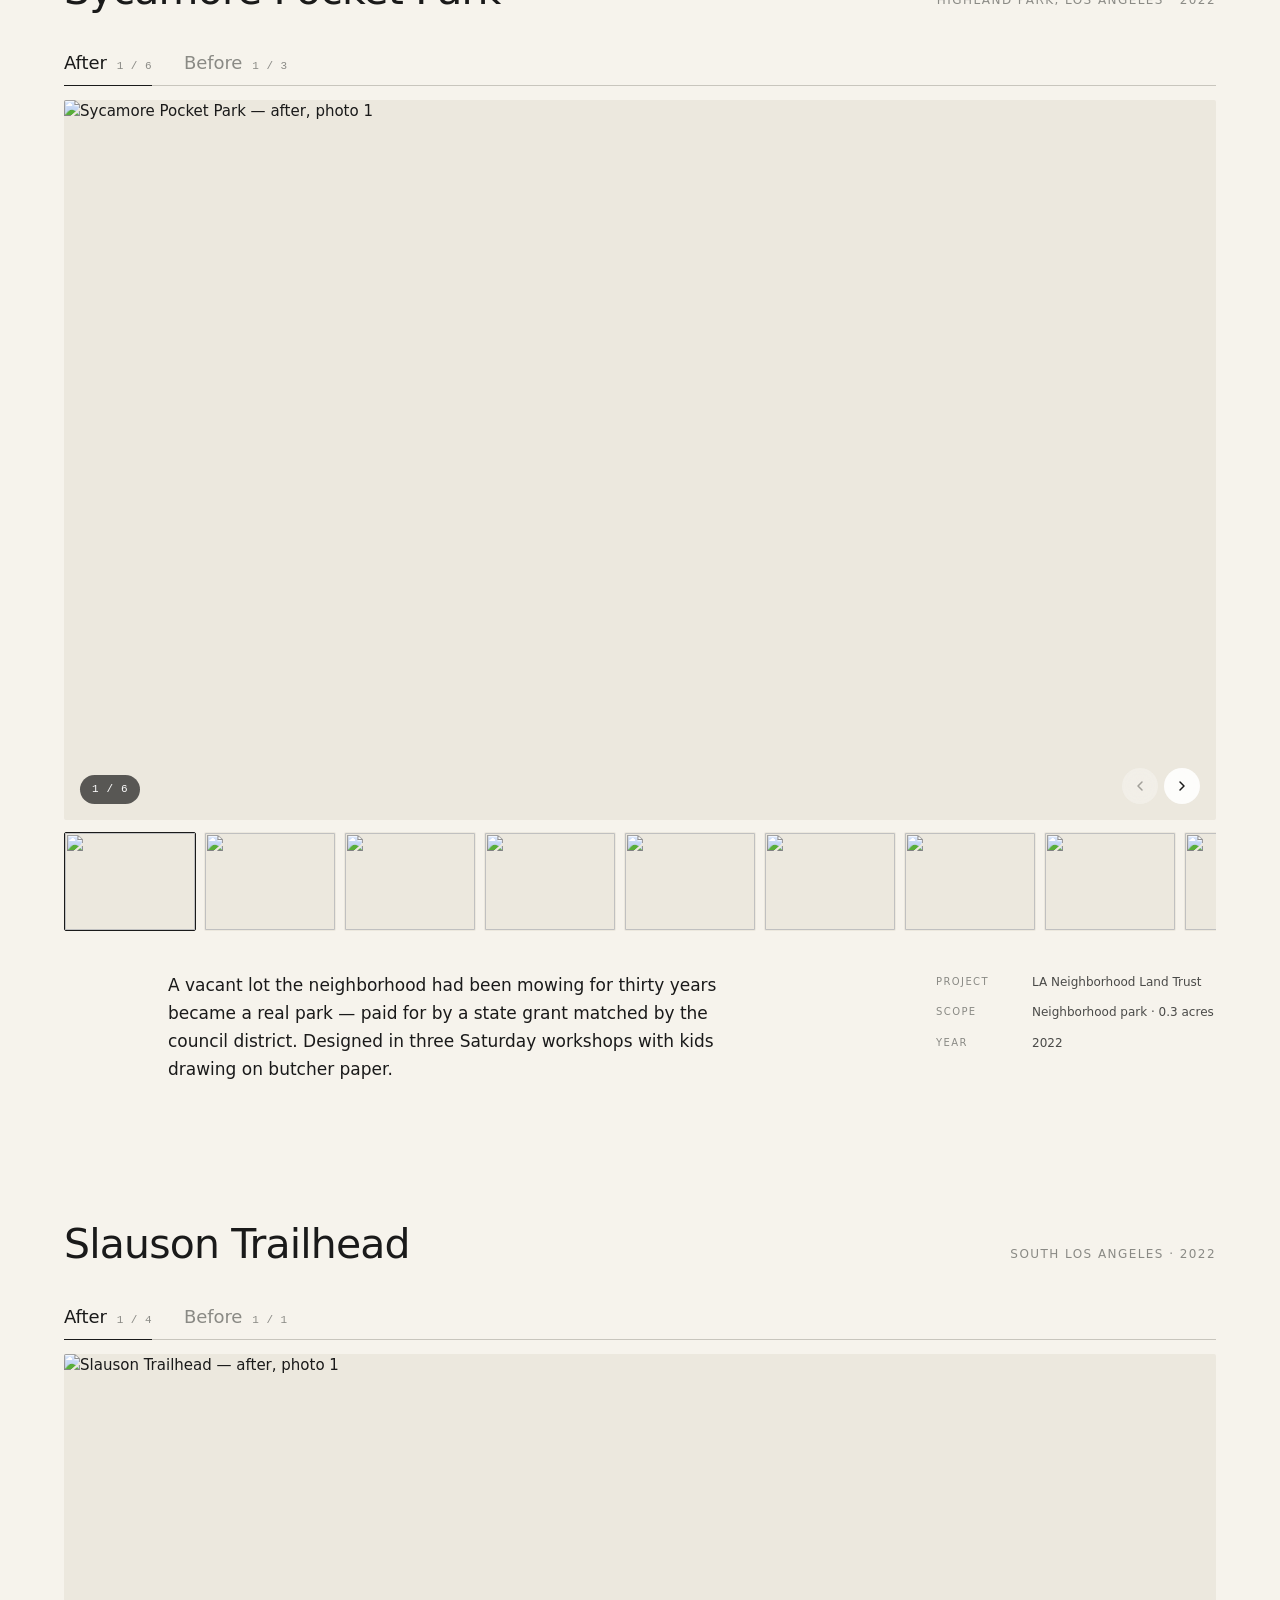
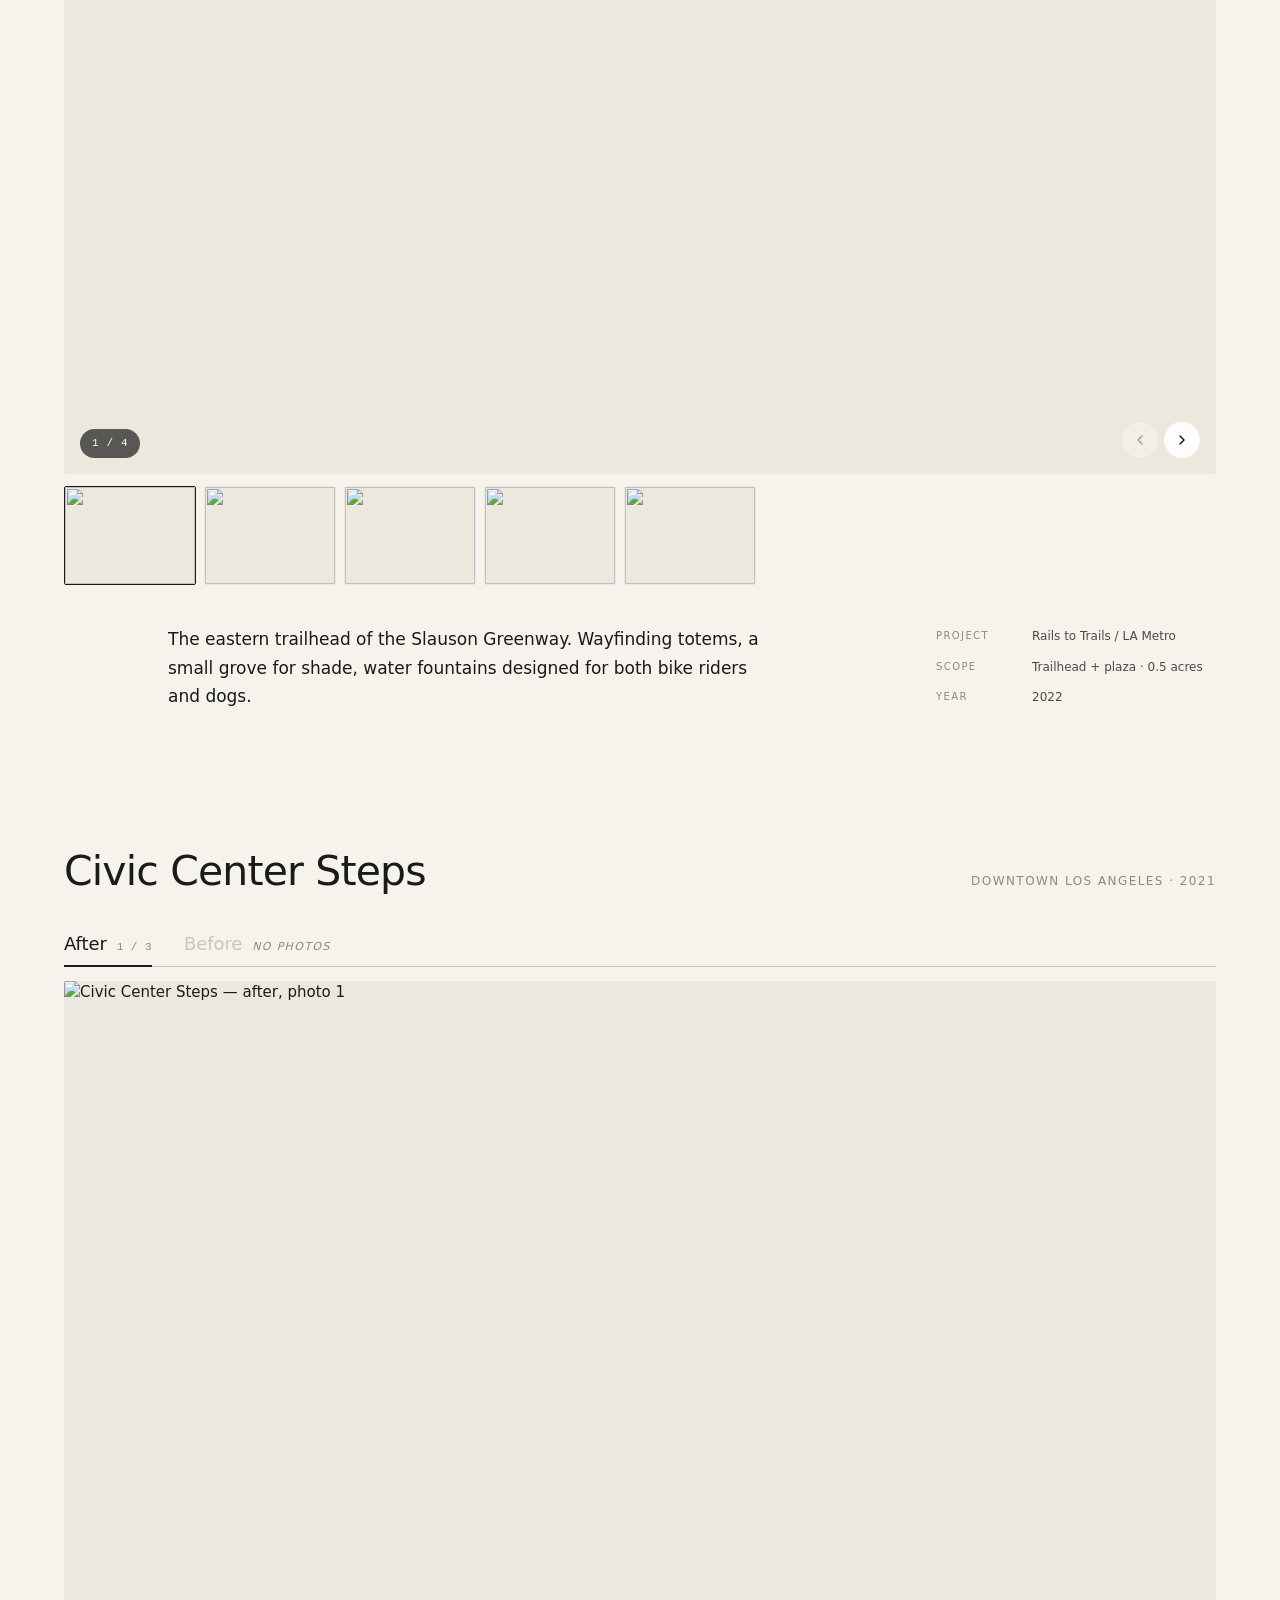
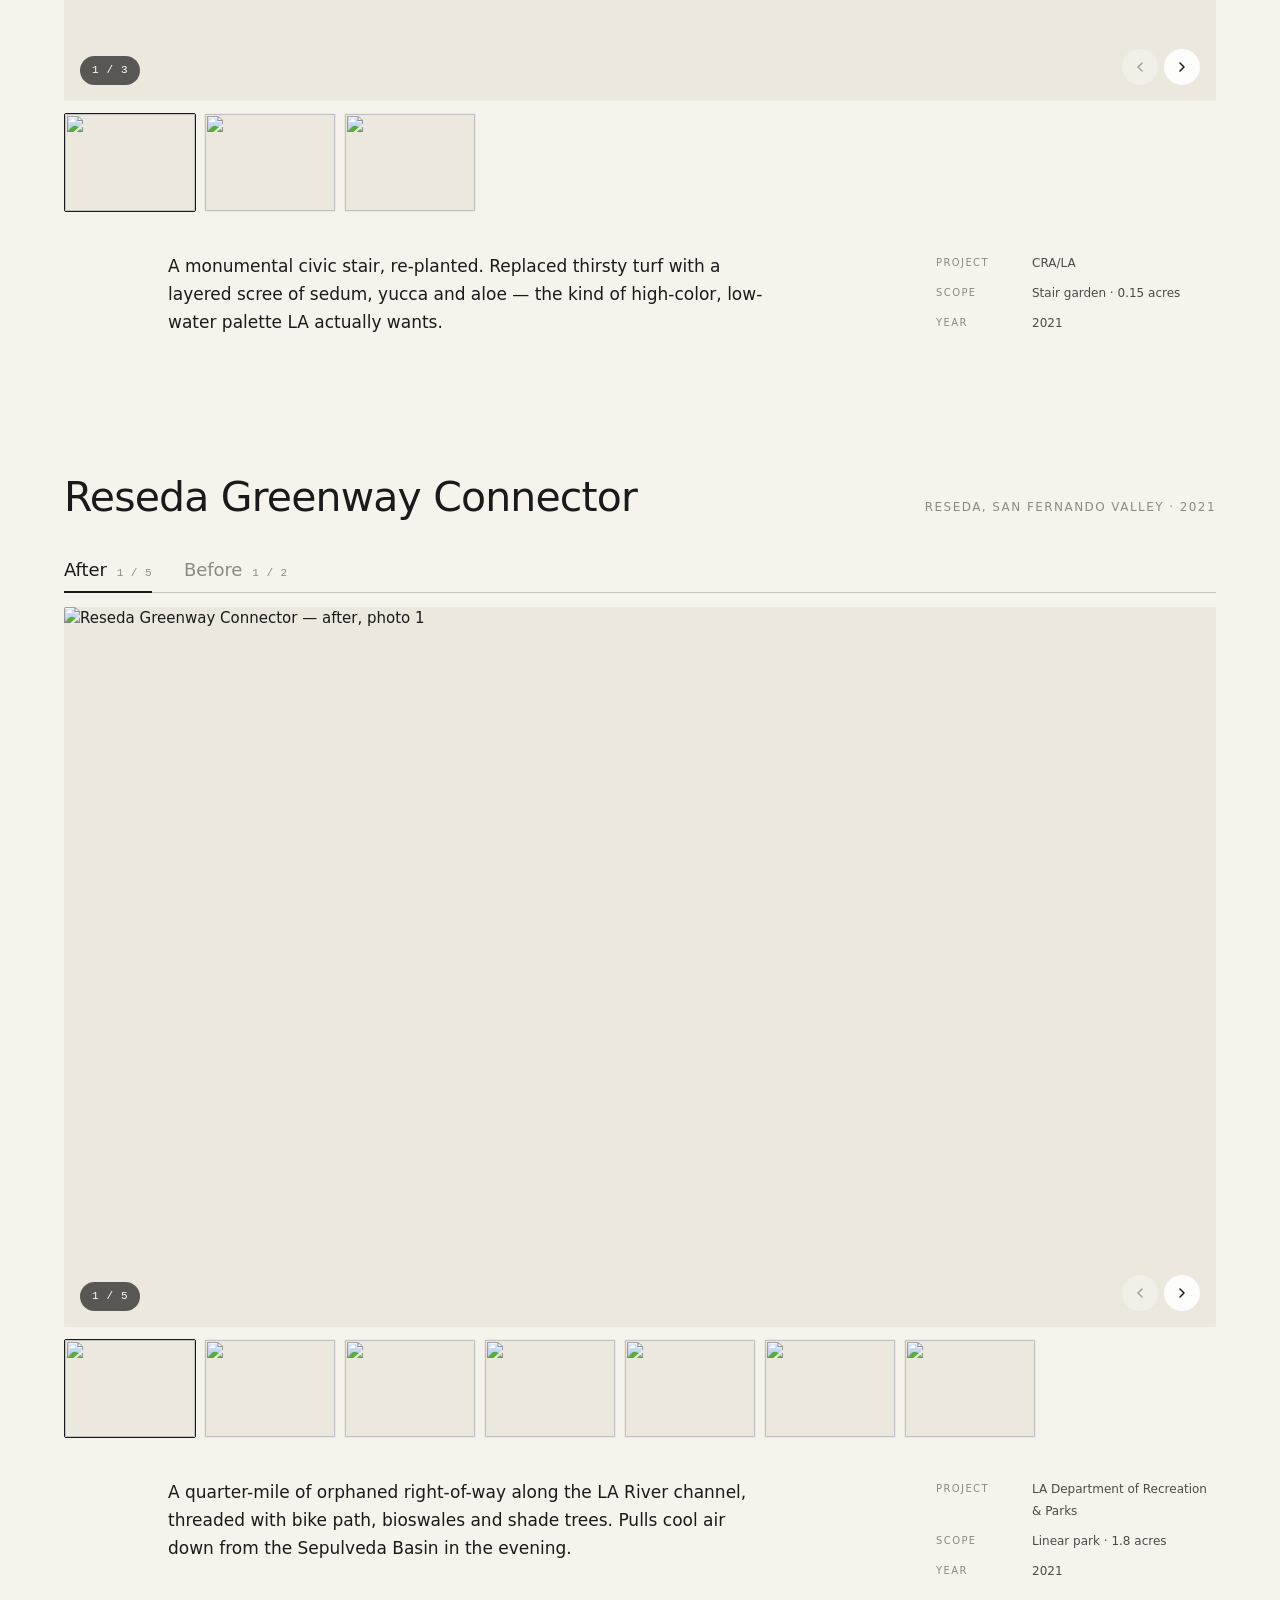
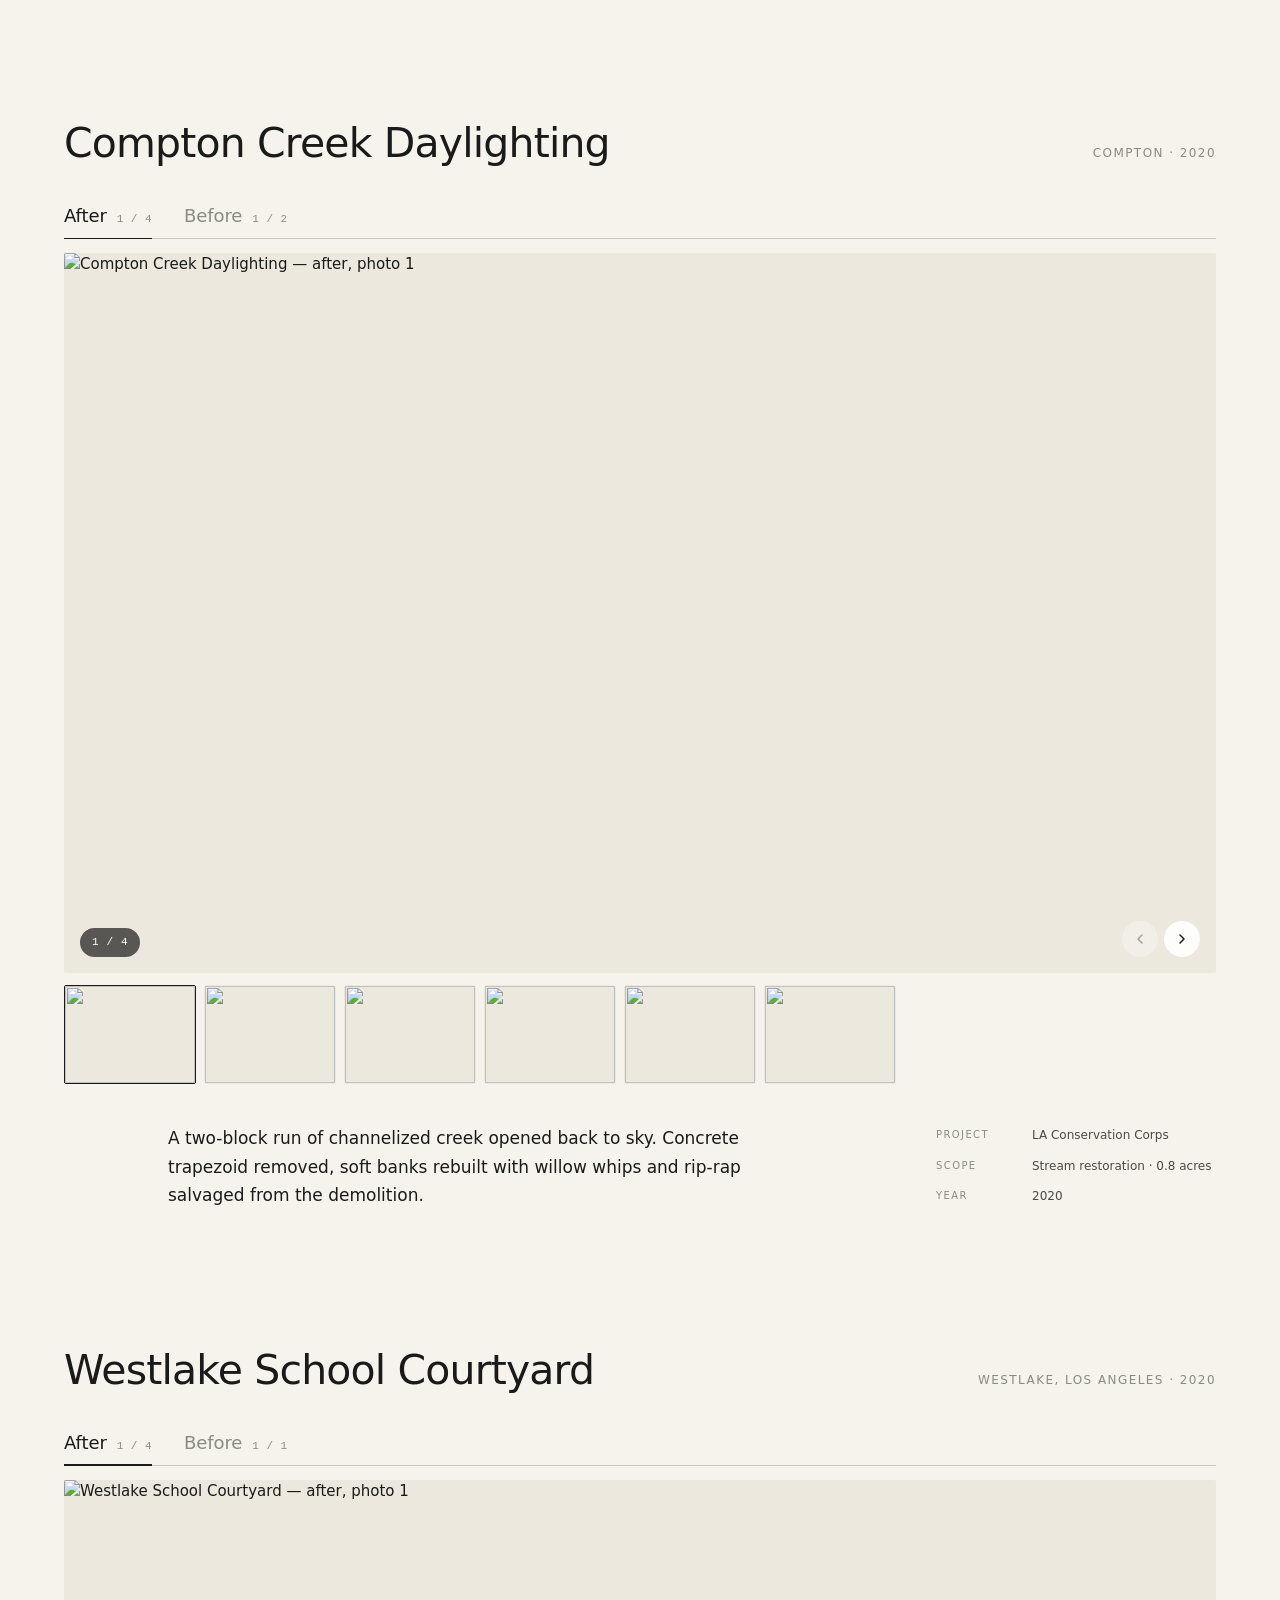
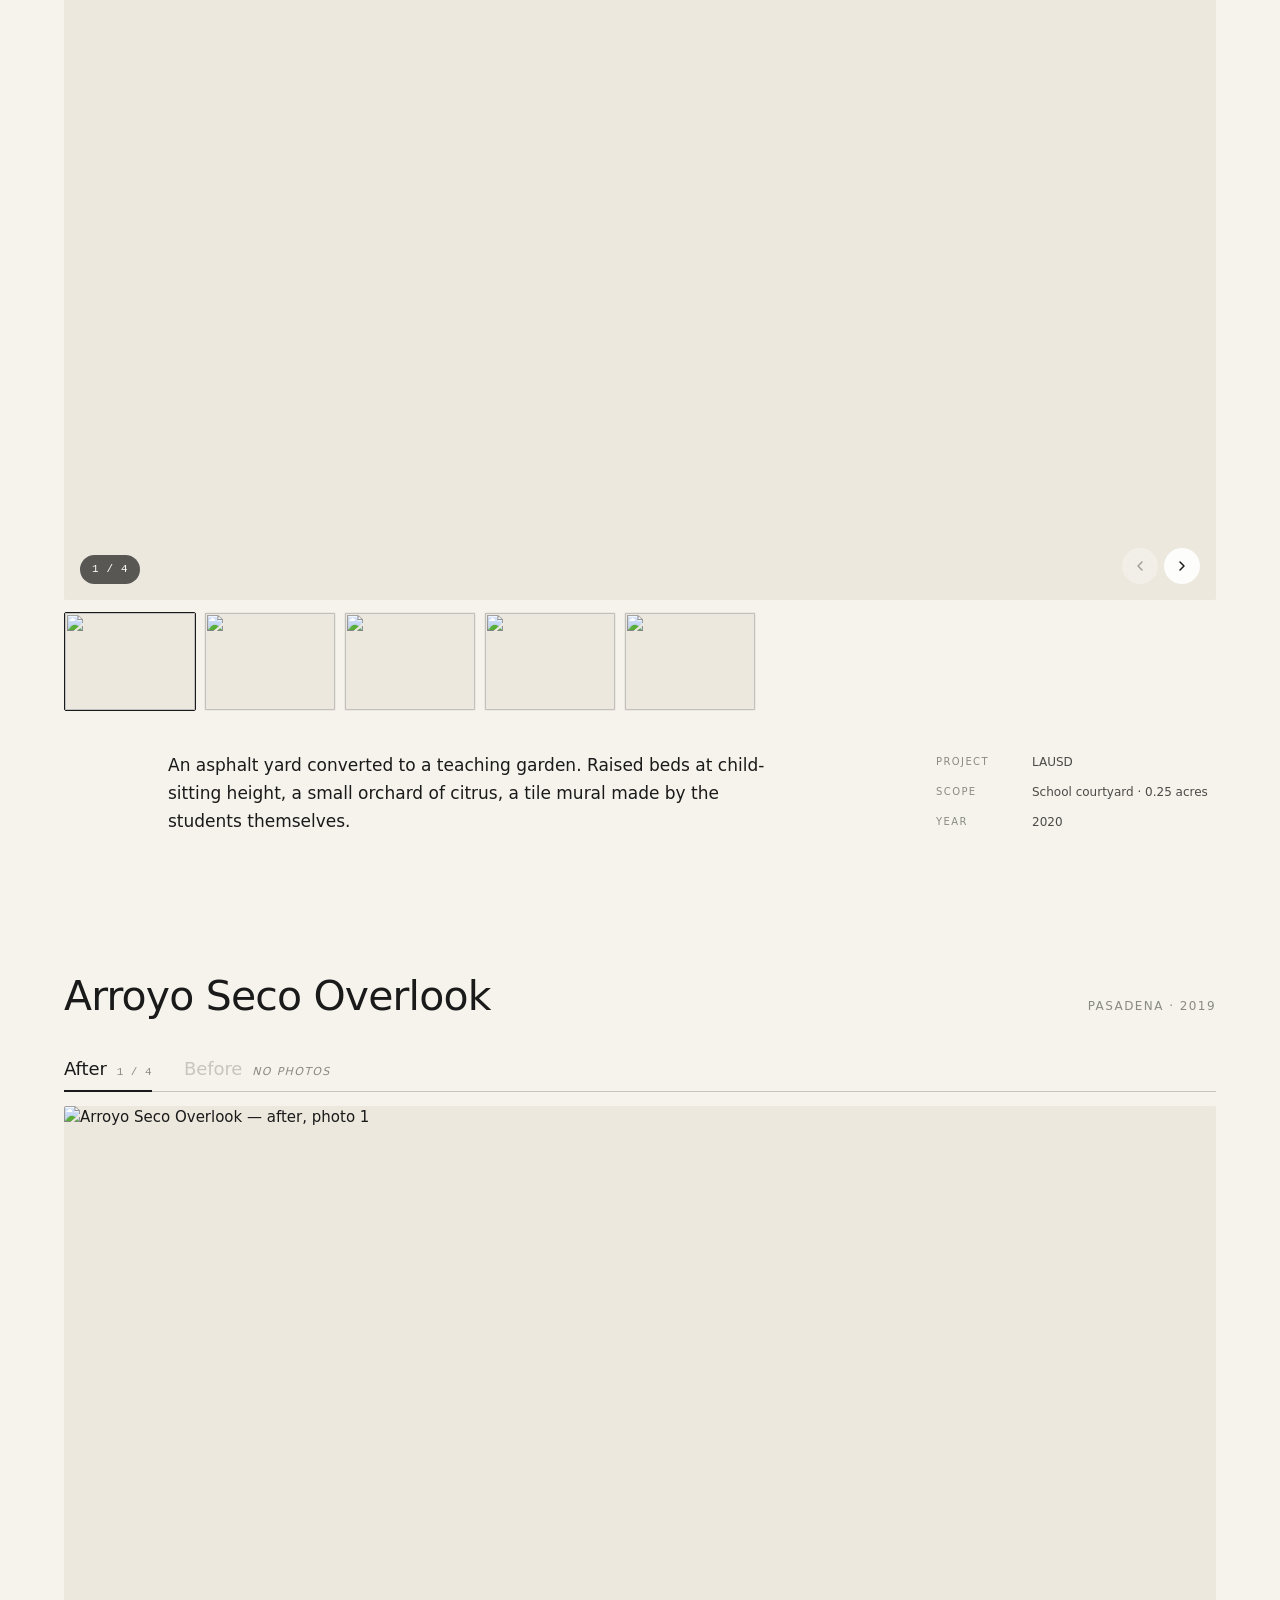
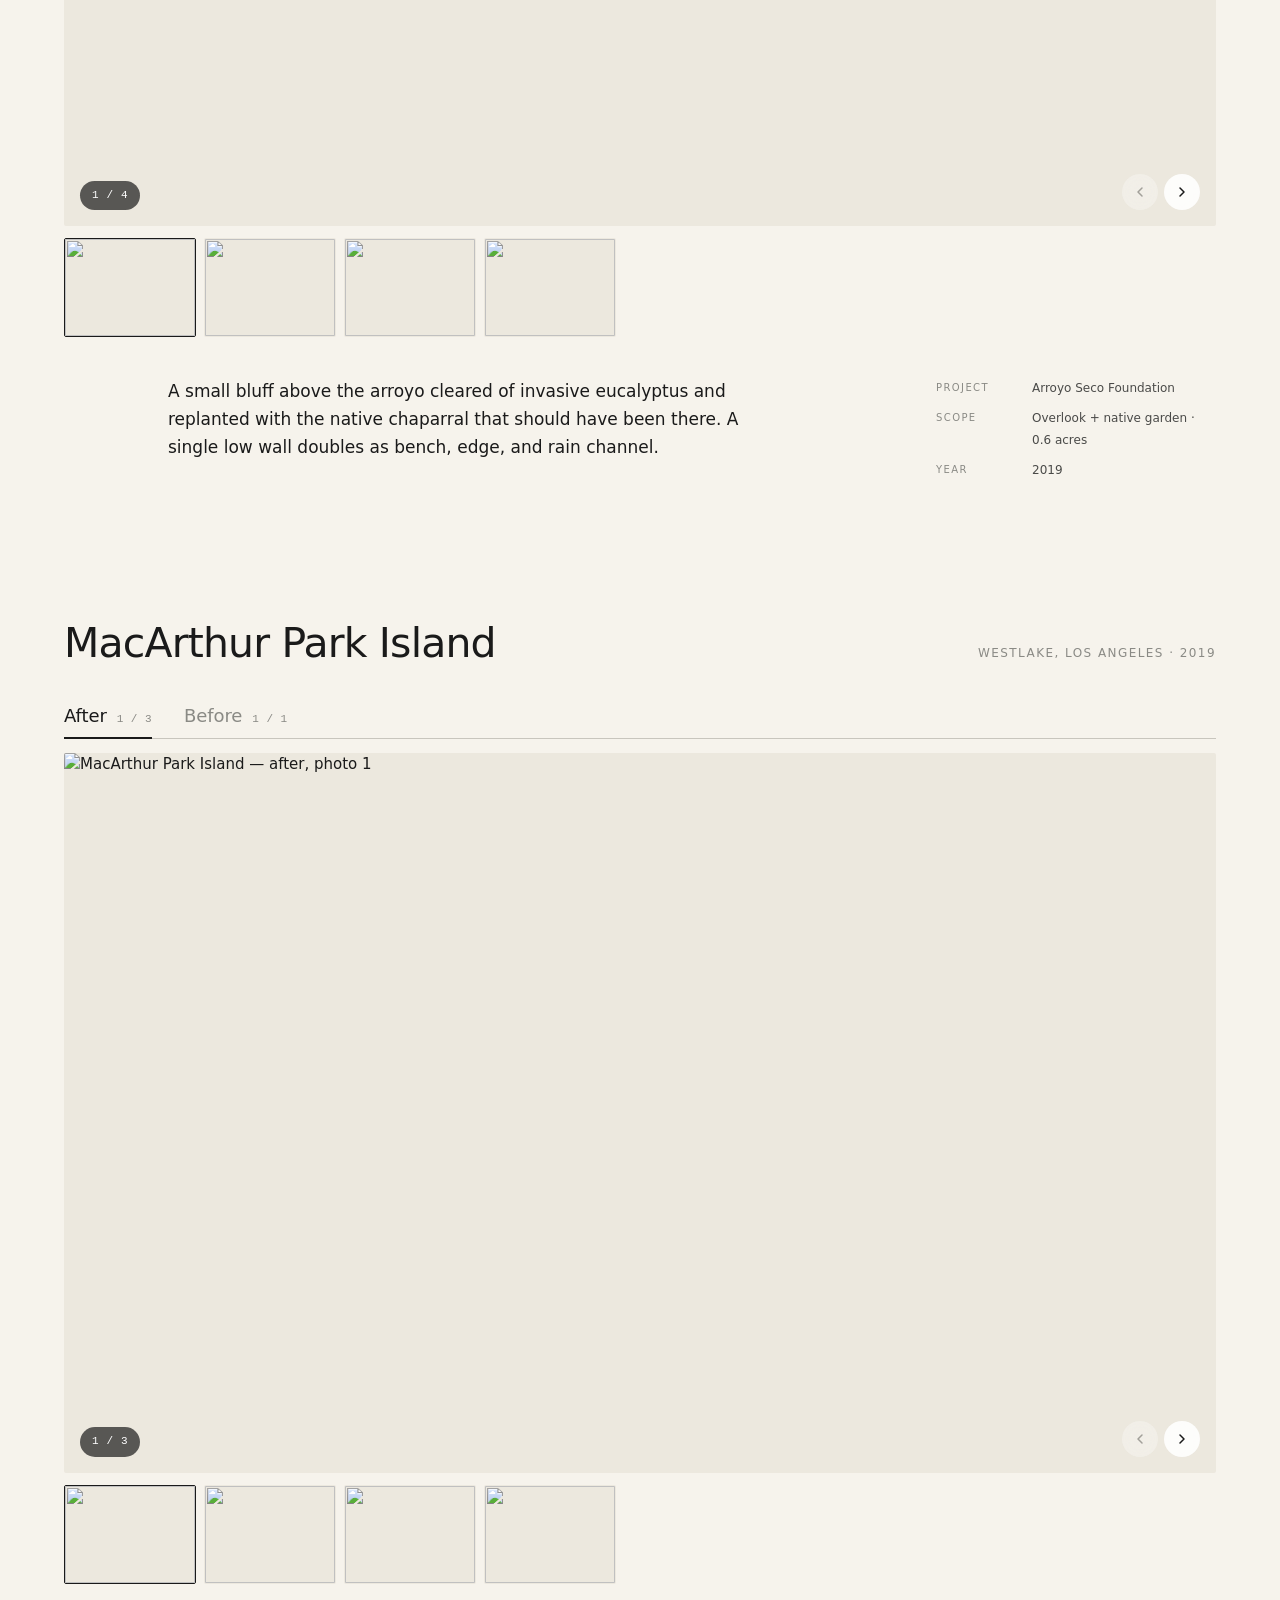
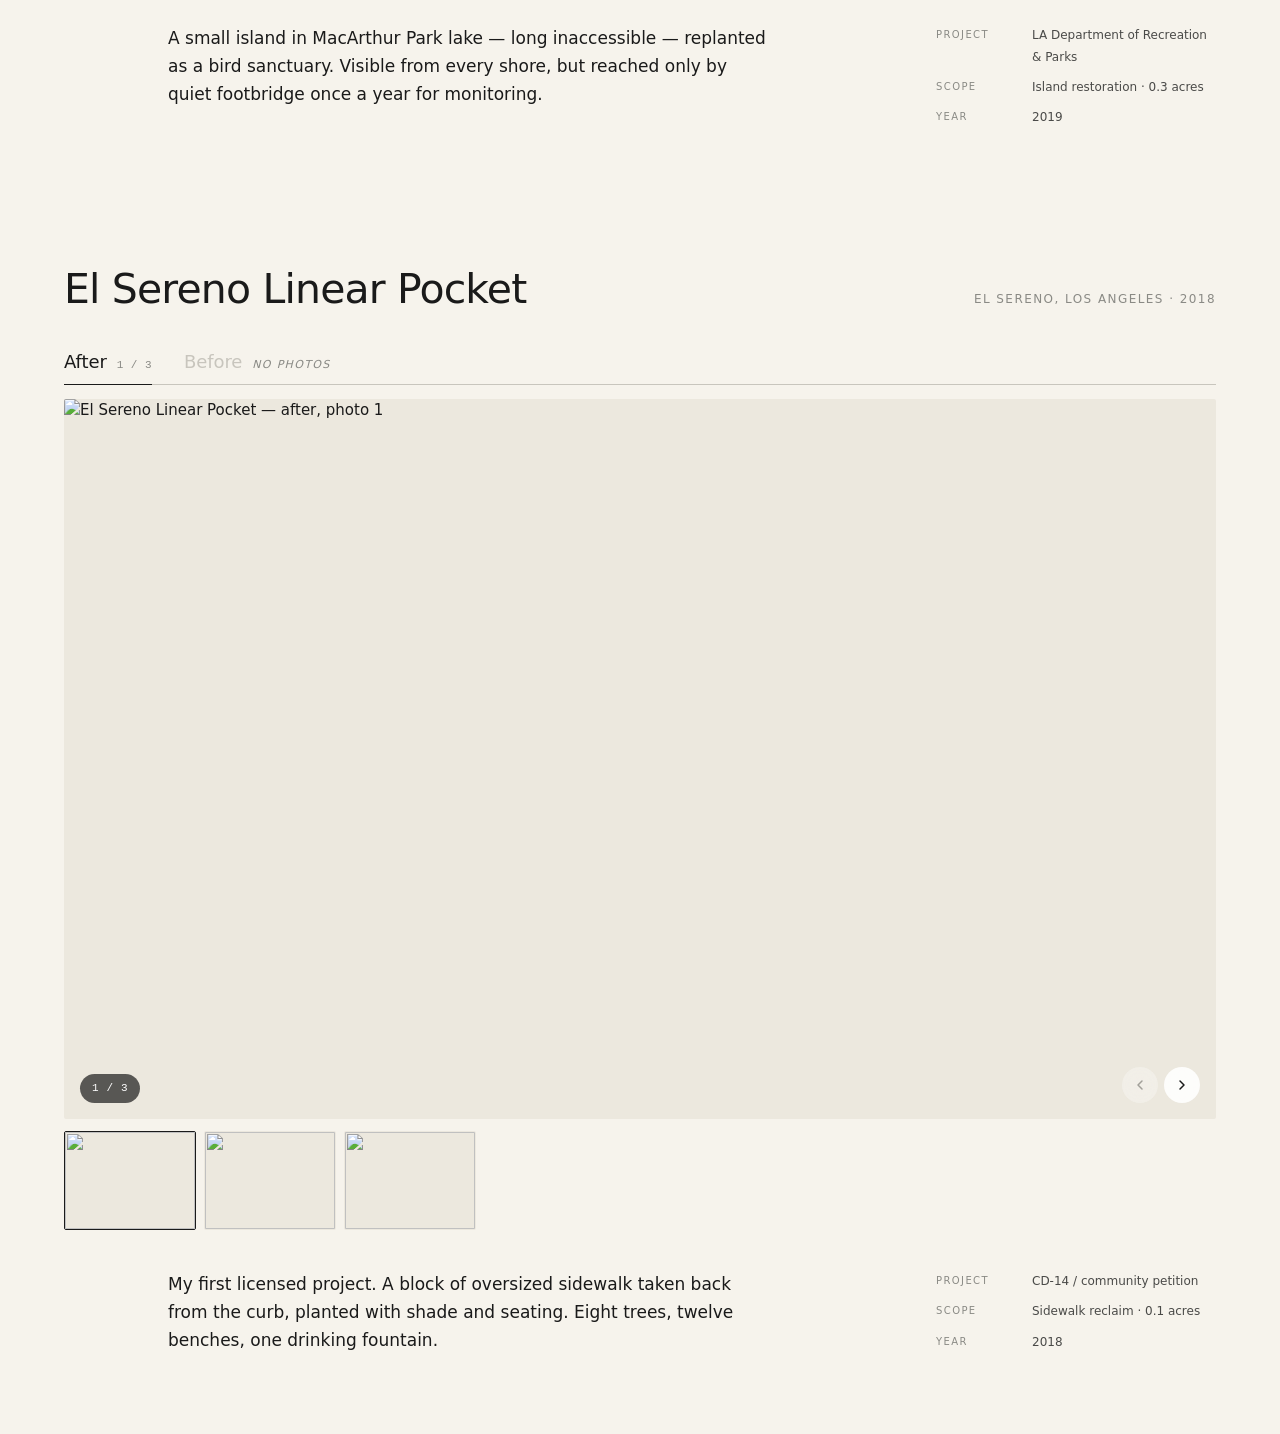
==== commit ad6dc7ec: "switch to markdown + CMS" ====
--- a/index.html
+++ b/index.html
@@ -3,7 +3,7 @@
 <head>
 <meta charset="UTF-8" />
 <meta name="viewport" content="width=device-width, initial-scale=1" />
-<title>Gongying Pu — Landscape Architect, Los Angeles</title>
+<title>Portfolio</title>
 <link rel="stylesheet" href="style.css" />
 </head>
 <body>
@@ -12,27 +12,21 @@
 <header class="hero" id="hero">
   <div class="shell" style="display: contents;">
     <div class="hero__portrait">
-      <img src="https://images.unsplash.com/photo-1573496359142-b8d87734a5a2?auto=format&fit=crop&w=900&q=80" alt="Gongying Pu portrait" />
+      <img data-bind="portrait" alt="Portrait" />
     </div>
     <div class="hero__copy">
-      <div class="hero__eyebrow">Landscape Architect · Los Angeles</div>
-      <h1 class="hero__name">Gongying Pu</h1>
-      <div class="hero__role">Public landscapes &amp; civic ground</div>
-      <p class="hero__bio">
-        Seven years designing public space across Los Angeles — parks,
-        plazas, civic edges, the awkward leftover triangles between
-        freeways. Licensed. I work with native plant communities, durable
-        materials, and the way light moves through a site at four-thirty
-        in the afternoon.
-      </p>
+      <div class="hero__eyebrow" data-bind="role-short"></div>
+      <h1 class="hero__name" data-bind="name"></h1>
+      <div class="hero__role" data-bind="role-long"></div>
+      <p class="hero__bio" data-bind="bio"></p>
       <div class="hero__meta">
         <div>
-          <span class="hero__meta-num">7</span>
-          <span class="hero__meta-label">years licensed</span>
+          <span class="hero__meta-num" data-bind="years-licensed"></span>
+          <span class="hero__meta-label">years experienced</span>
         </div>
         <div>
-          <span class="hero__meta-num">LA</span>
-          <span class="hero__meta-label">based &amp; rooted</span>
+          <span class="hero__meta-num" data-bind="location-short"></span>
+          <span class="hero__meta-label" data-bind="location-long"></span>
         </div>
       </div>
     </div>
@@ -43,9 +37,9 @@
 <!-- ===== COLLAPSED TOP BAR ===== -->
 <div class="topbar" id="topbar" aria-label="Designer info">
   <div class="topbar__center">
-    <span class="topbar__name">Gongying Pu</span>
+    <span class="topbar__name" data-bind="name"></span>
     <span class="topbar__sep">—</span>
-    <span>7 years licensed landscape architect</span>
+    <span data-bind="topbar-line"></span>
     <span class="topbar__hint" aria-hidden="true">
       <svg width="12" height="12" viewBox="0 0 12 12" fill="none" style="vertical-align: -2px; margin-right: 5px;"><circle cx="6" cy="6" r="4.5" stroke="currentColor" stroke-width="1"/><path d="M6 5.5v2.5M6 4v.01" stroke="currentColor" stroke-width="1" stroke-linecap="round"/></svg>
       hover for bio
@@ -57,23 +51,18 @@
 <div class="bio-float" id="bioFloat" aria-hidden="true">
   <div class="bio-float__inner">
     <div class="bio-float__portrait">
-      <img src="https://images.unsplash.com/photo-1573496359142-b8d87734a5a2?auto=format&fit=crop&w=600&q=80" alt="" />
+      <img data-bind="portrait" alt="" />
     </div>
     <div>
-      <h2 class="bio-float__name">Gongying Pu</h2>
-      <div class="bio-float__role">Landscape Architect · Los Angeles</div>
-      <p class="bio-float__bio">
-        Seven years designing public space across Los Angeles — parks,
-        plazas, civic edges. Licensed. I work with native plant
-        communities, durable materials, and the way light moves through
-        a site at four-thirty in the afternoon.
-      </p>
+      <h2 class="bio-float__name" data-bind="name"></h2>
+      <div class="bio-float__role" data-bind="role-short"></div>
+      <p class="bio-float__bio" data-bind="bio"></p>
     </div>
     <div class="bio-float__meta">
-      <div class="bio-float__meta-row"><span>Licensed</span><span>State of California, 2018</span></div>
-      <div class="bio-float__meta-row"><span>Education</span><span>M.L.A., UCLA Extension</span></div>
-      <div class="bio-float__meta-row"><span>Studio</span><span>Highland Park, LA</span></div>
-      <div class="bio-float__meta-row"><span>Email</span><span>hello@gongyingpu.studio</span></div>
+      <div class="bio-float__meta-row"><span>Licensed</span><span data-bind="licensed"></span></div>
+      <div class="bio-float__meta-row"><span>Education</span><span data-bind="education"></span></div>
+      <div class="bio-float__meta-row"><span>Studio</span><span data-bind="studio"></span></div>
+      <div class="bio-float__meta-row"><span>Email</span><span data-bind="email"></span></div>
     </div>
   </div>
 </div>
@@ -85,7 +74,8 @@
   </div>
 </main>
 
-<script src="data.js"></script>
+<script src="content/manifest.js"></script>
+<script src="content-loader.js"></script>
 <script src="app.js"></script>
 </body>
 </html>
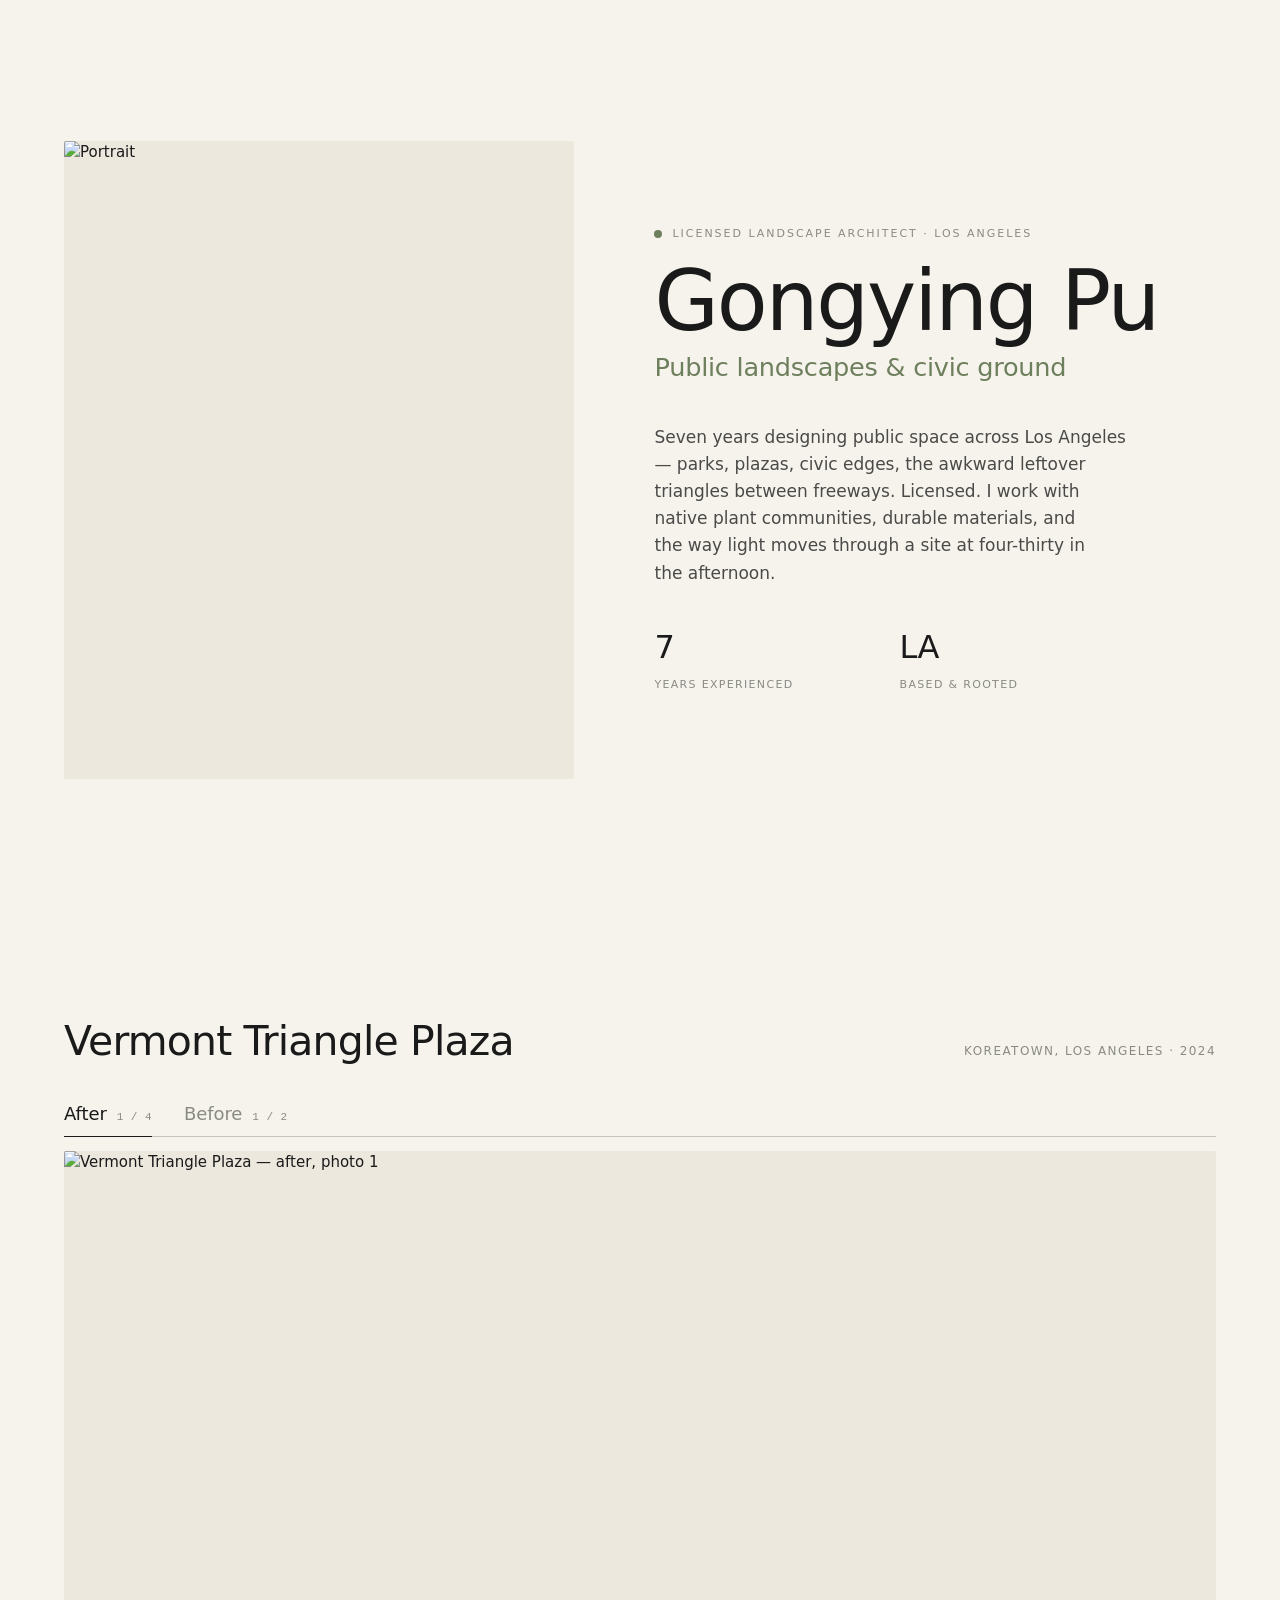
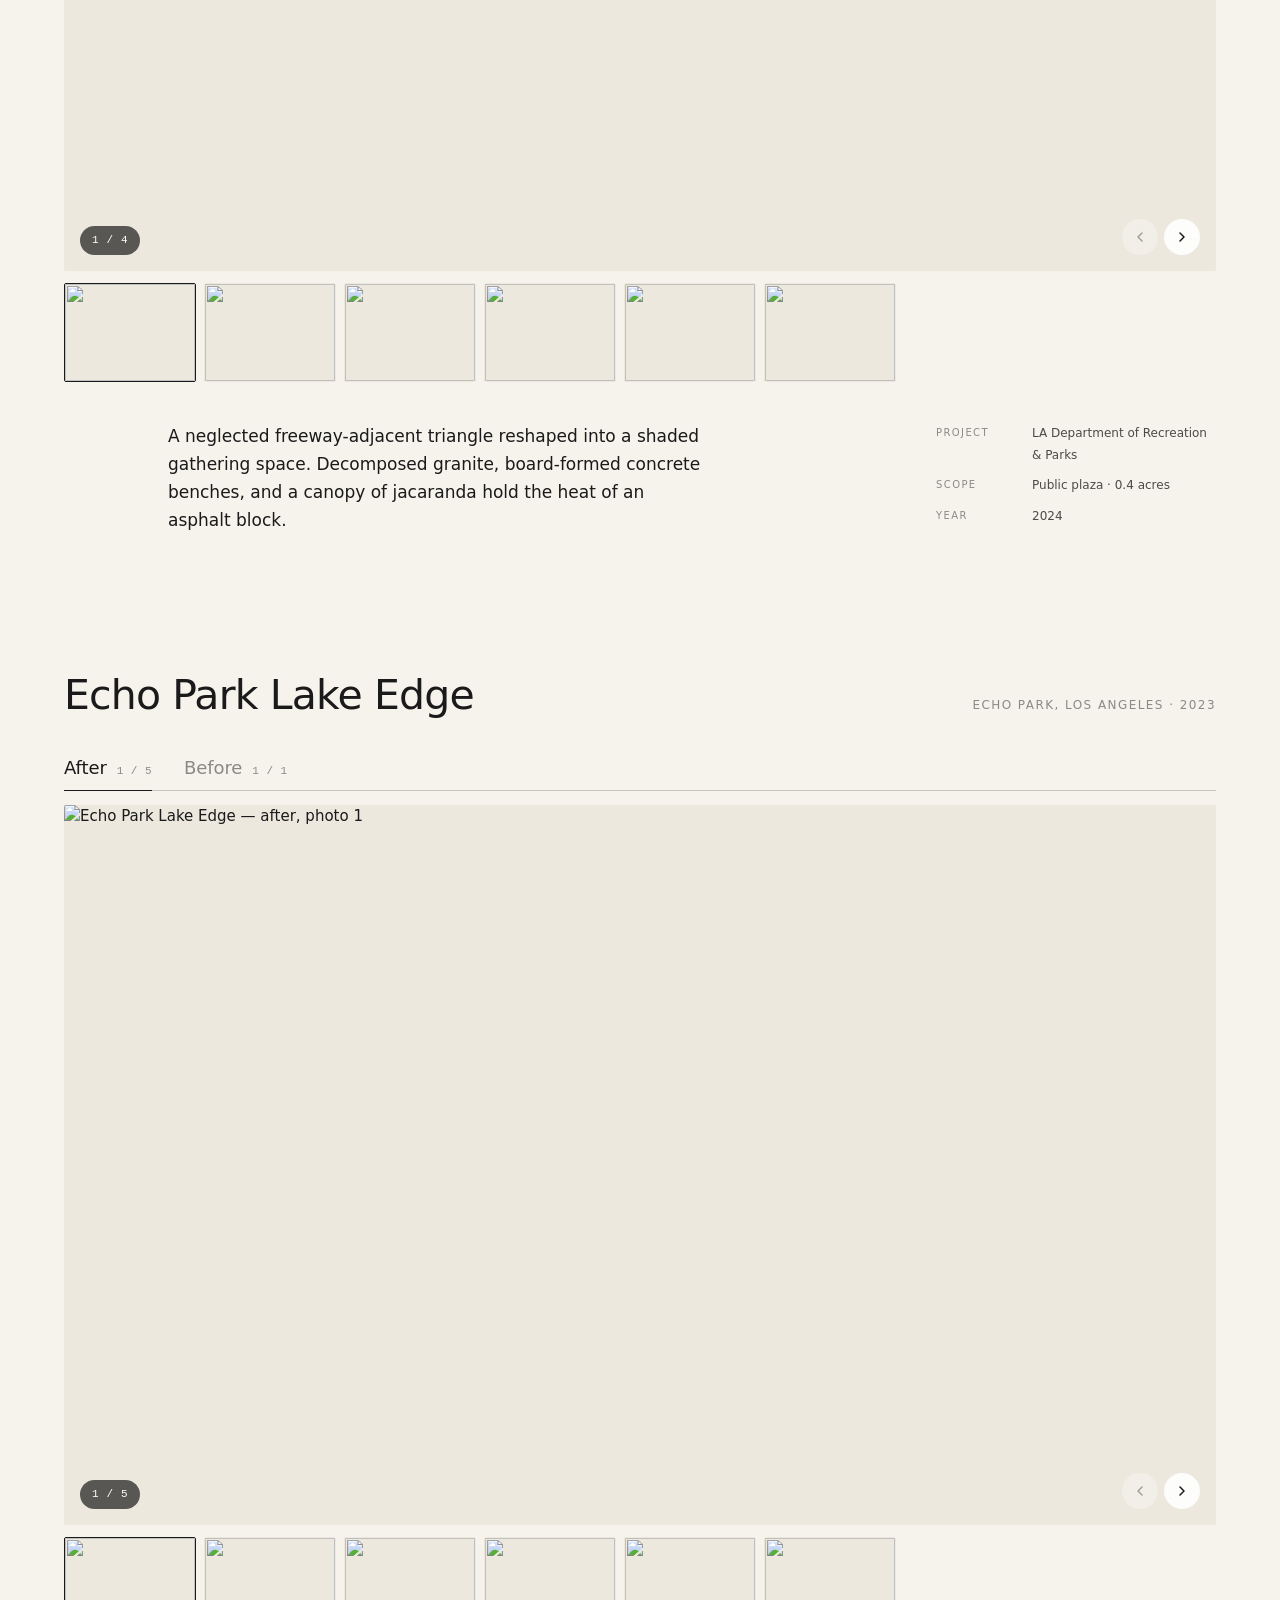
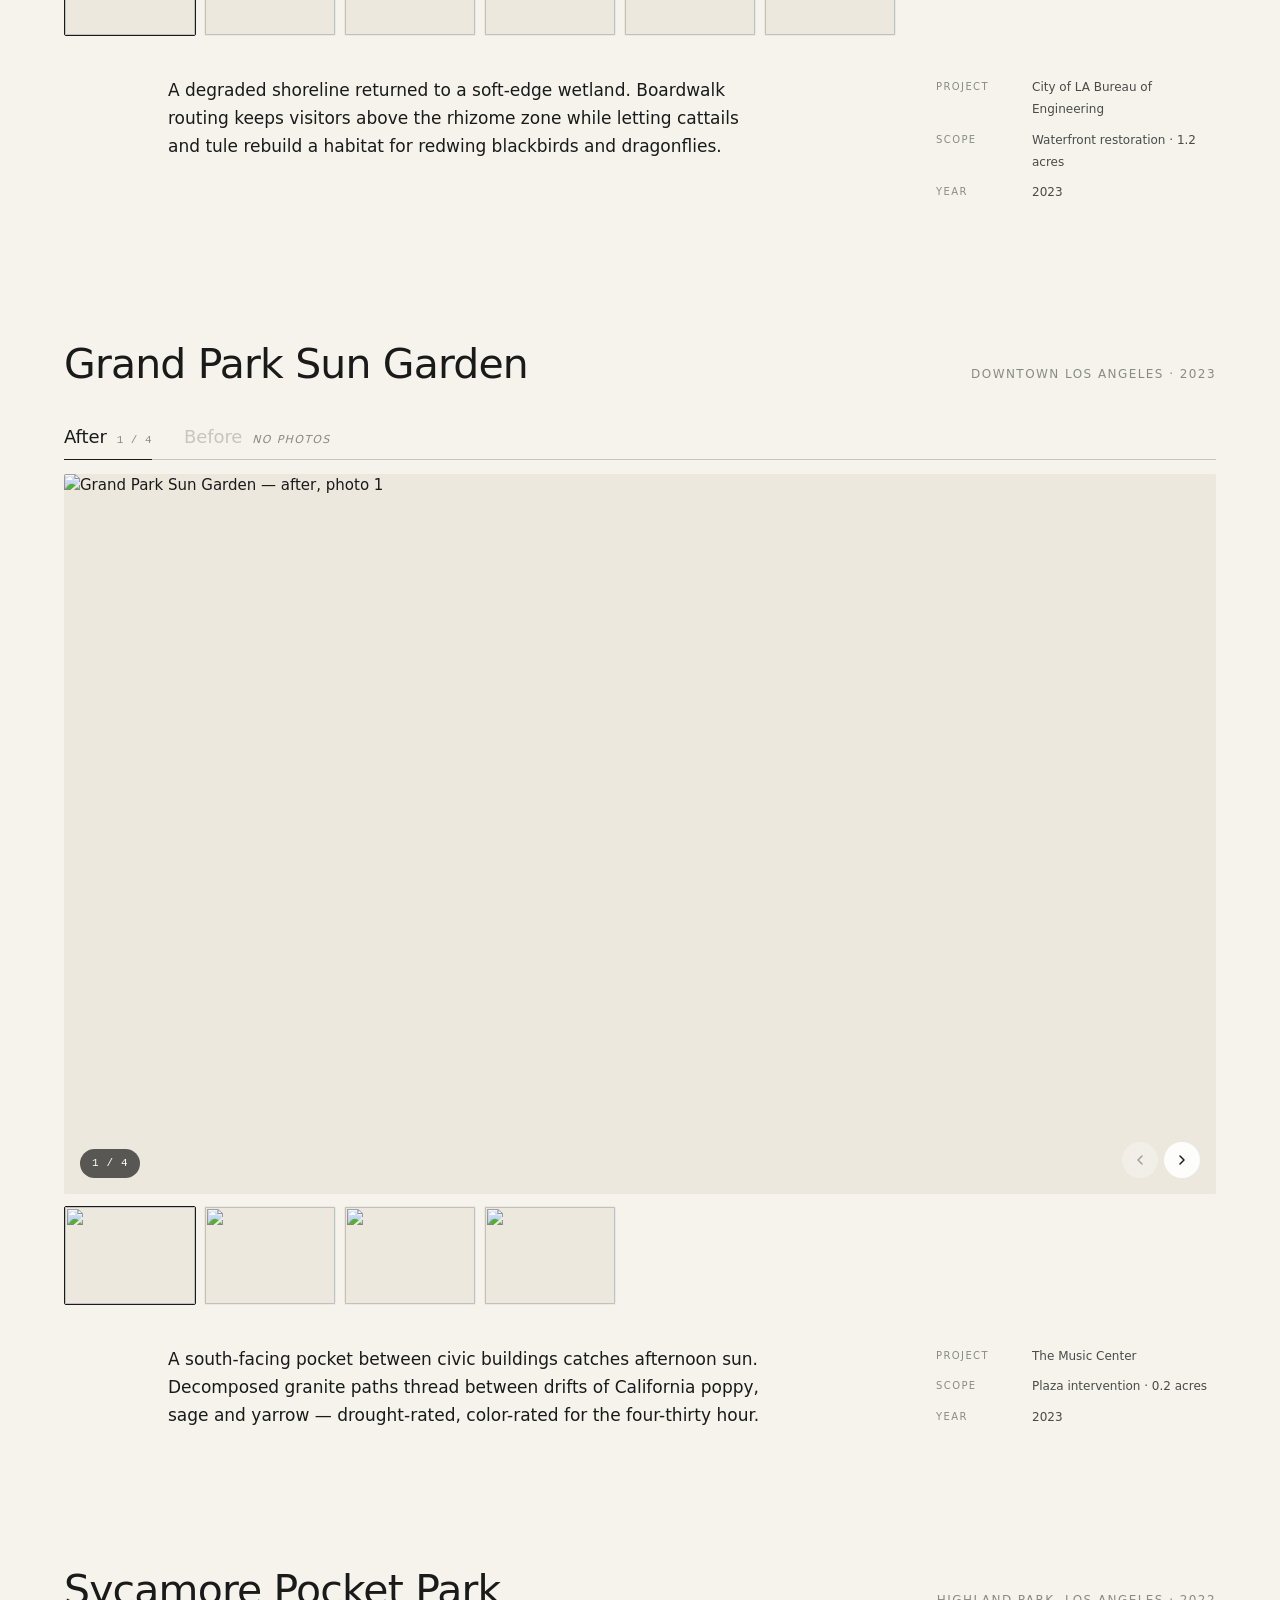
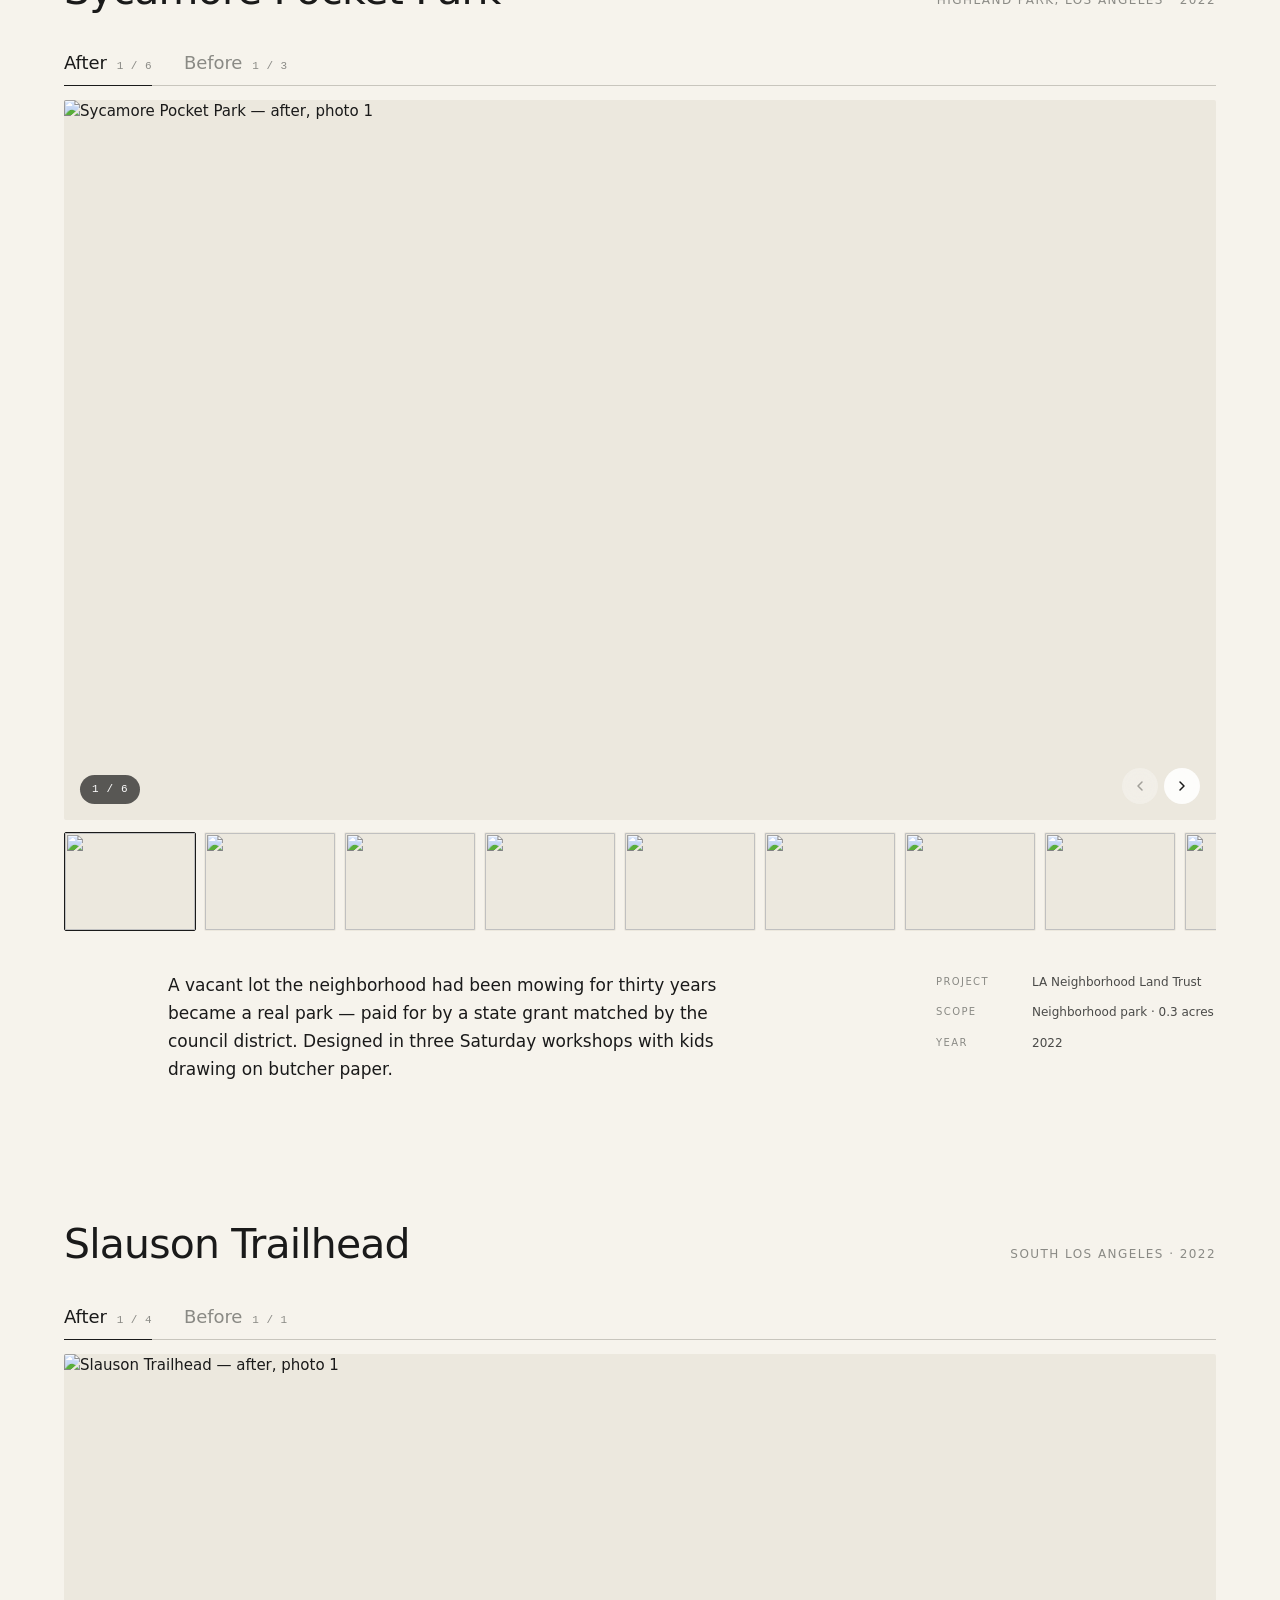
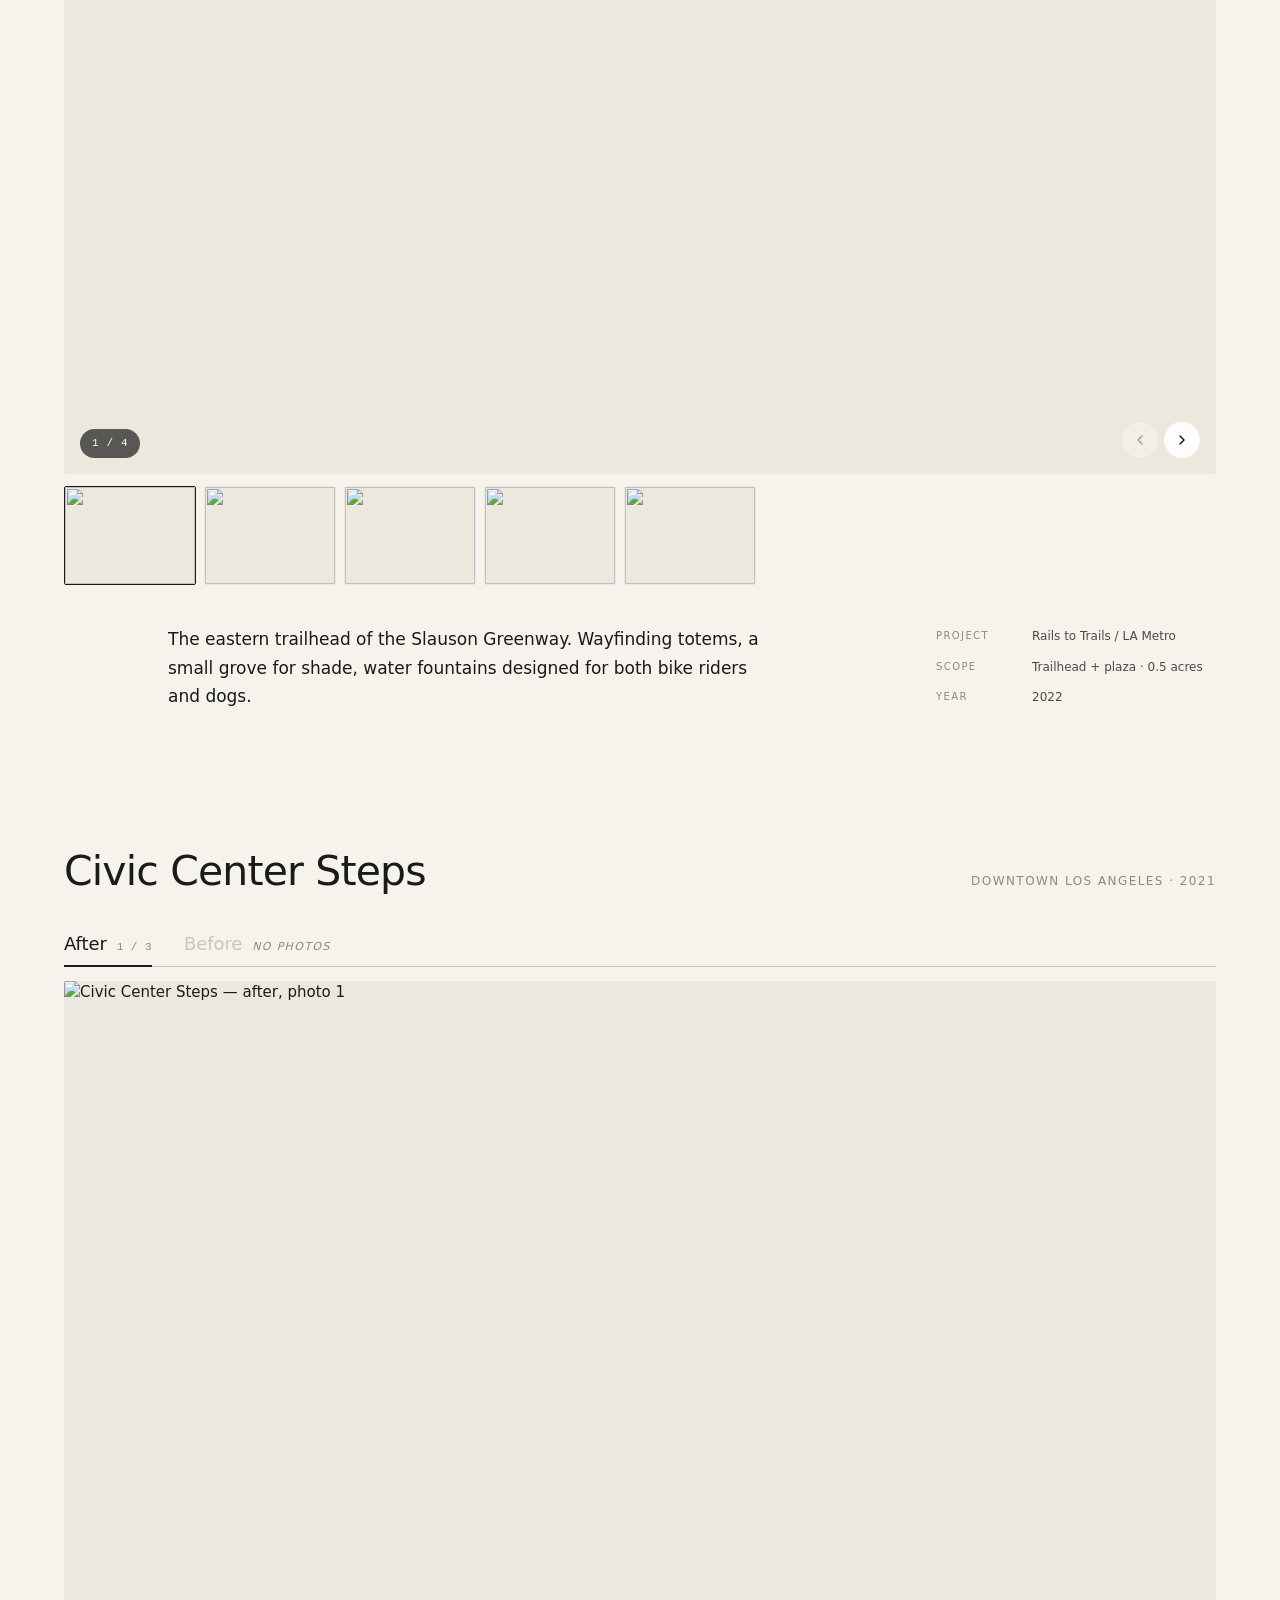
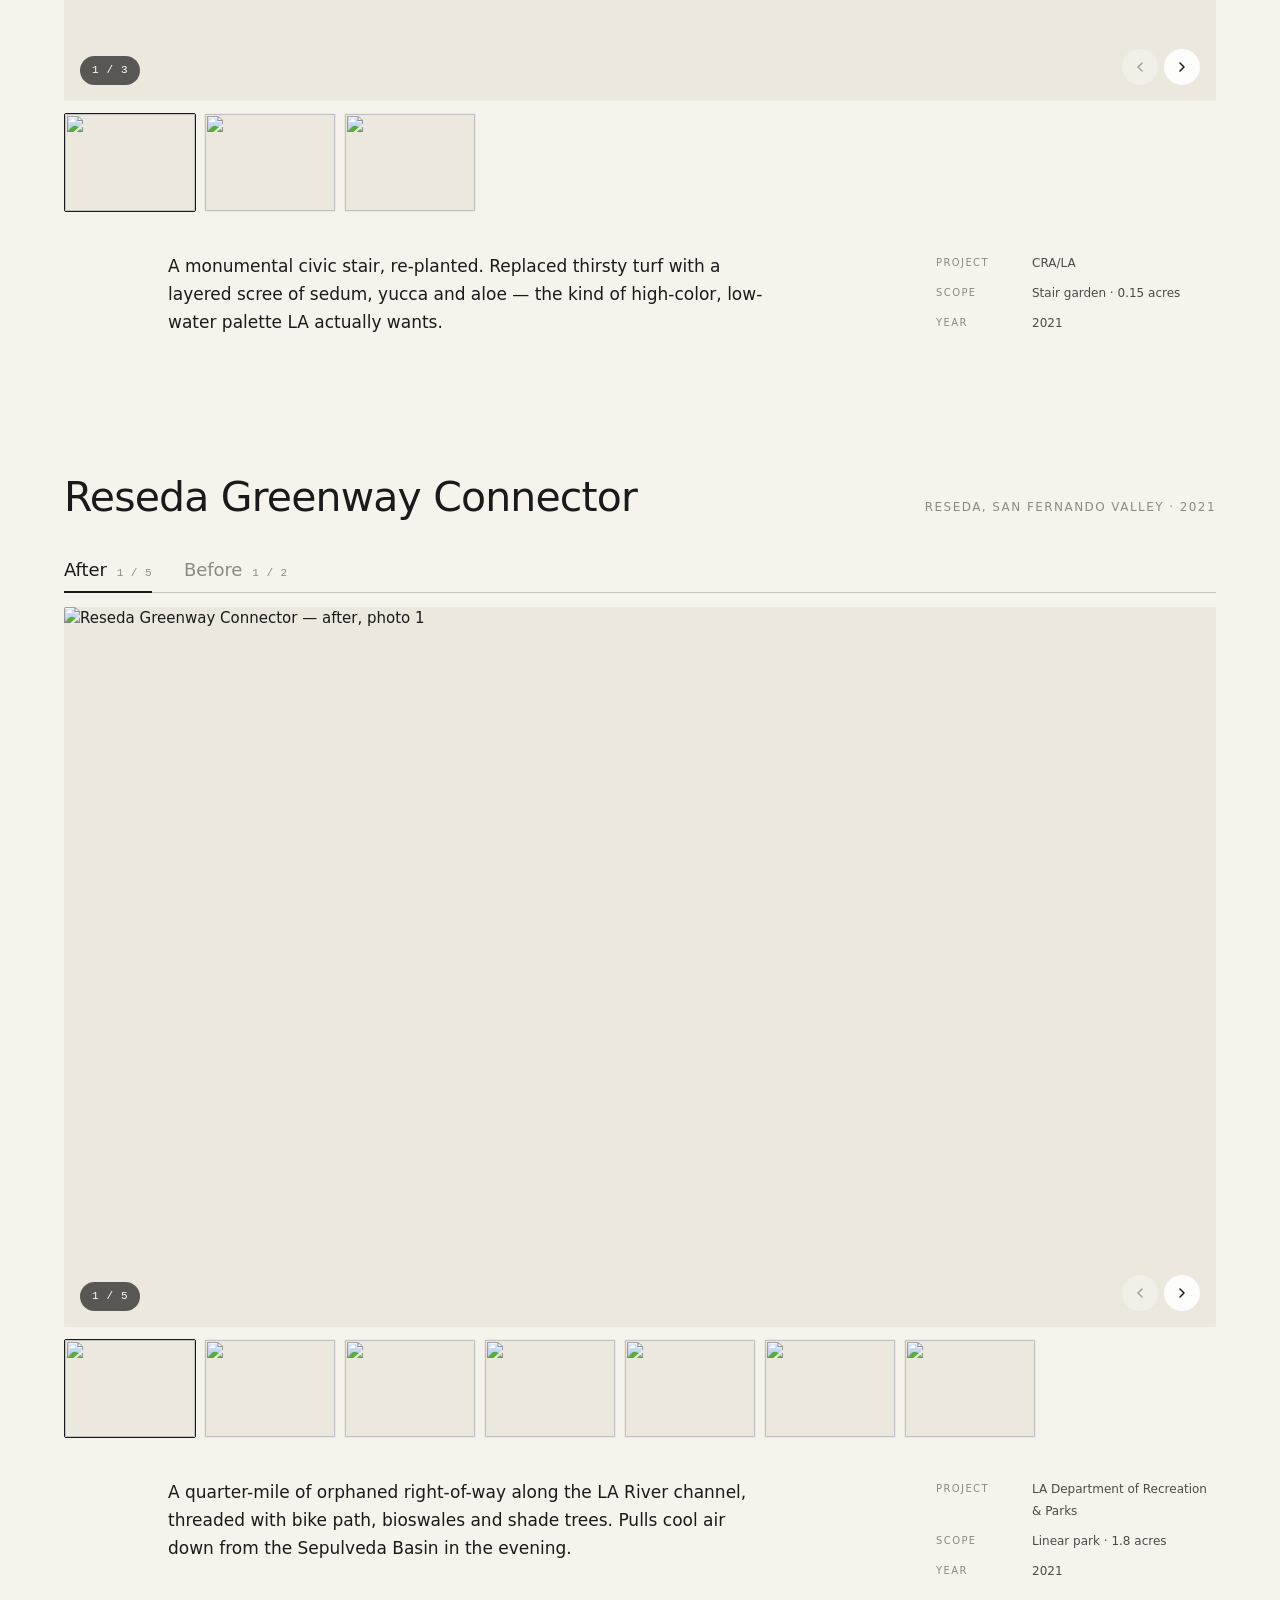
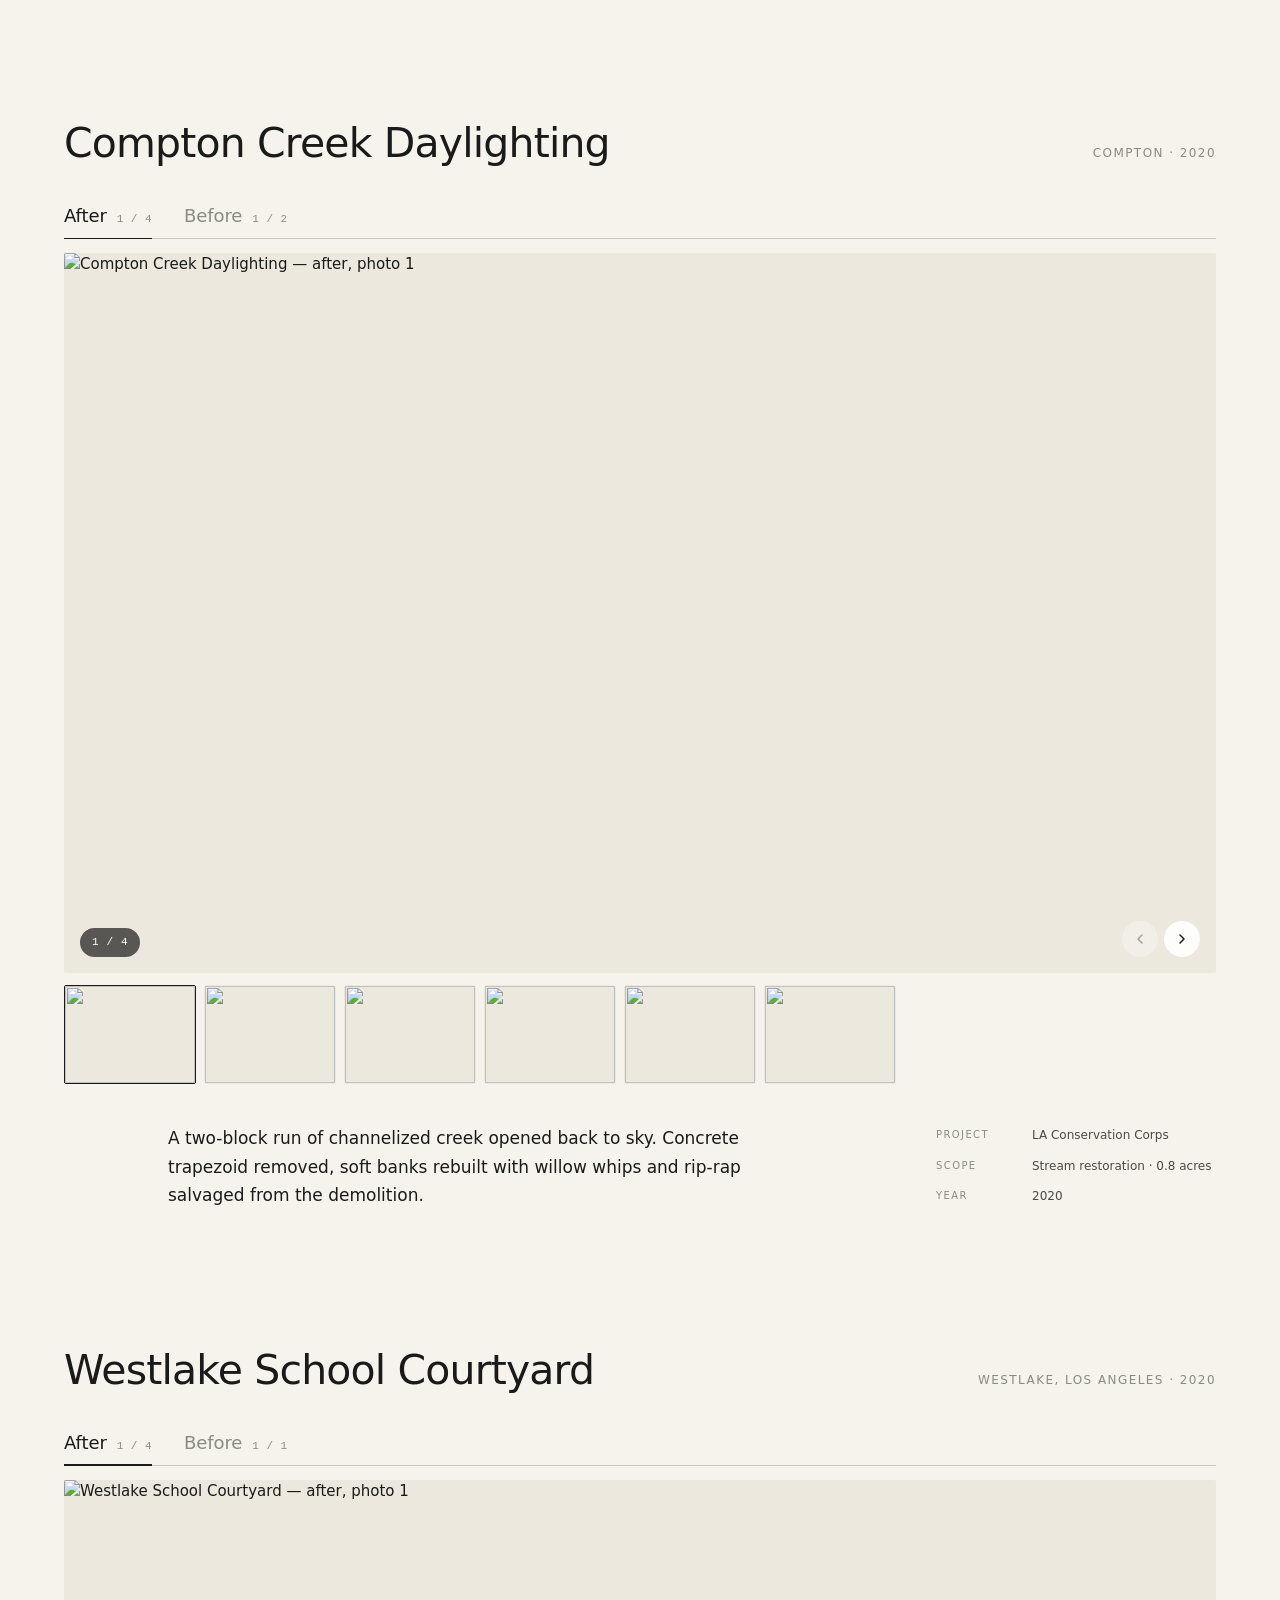
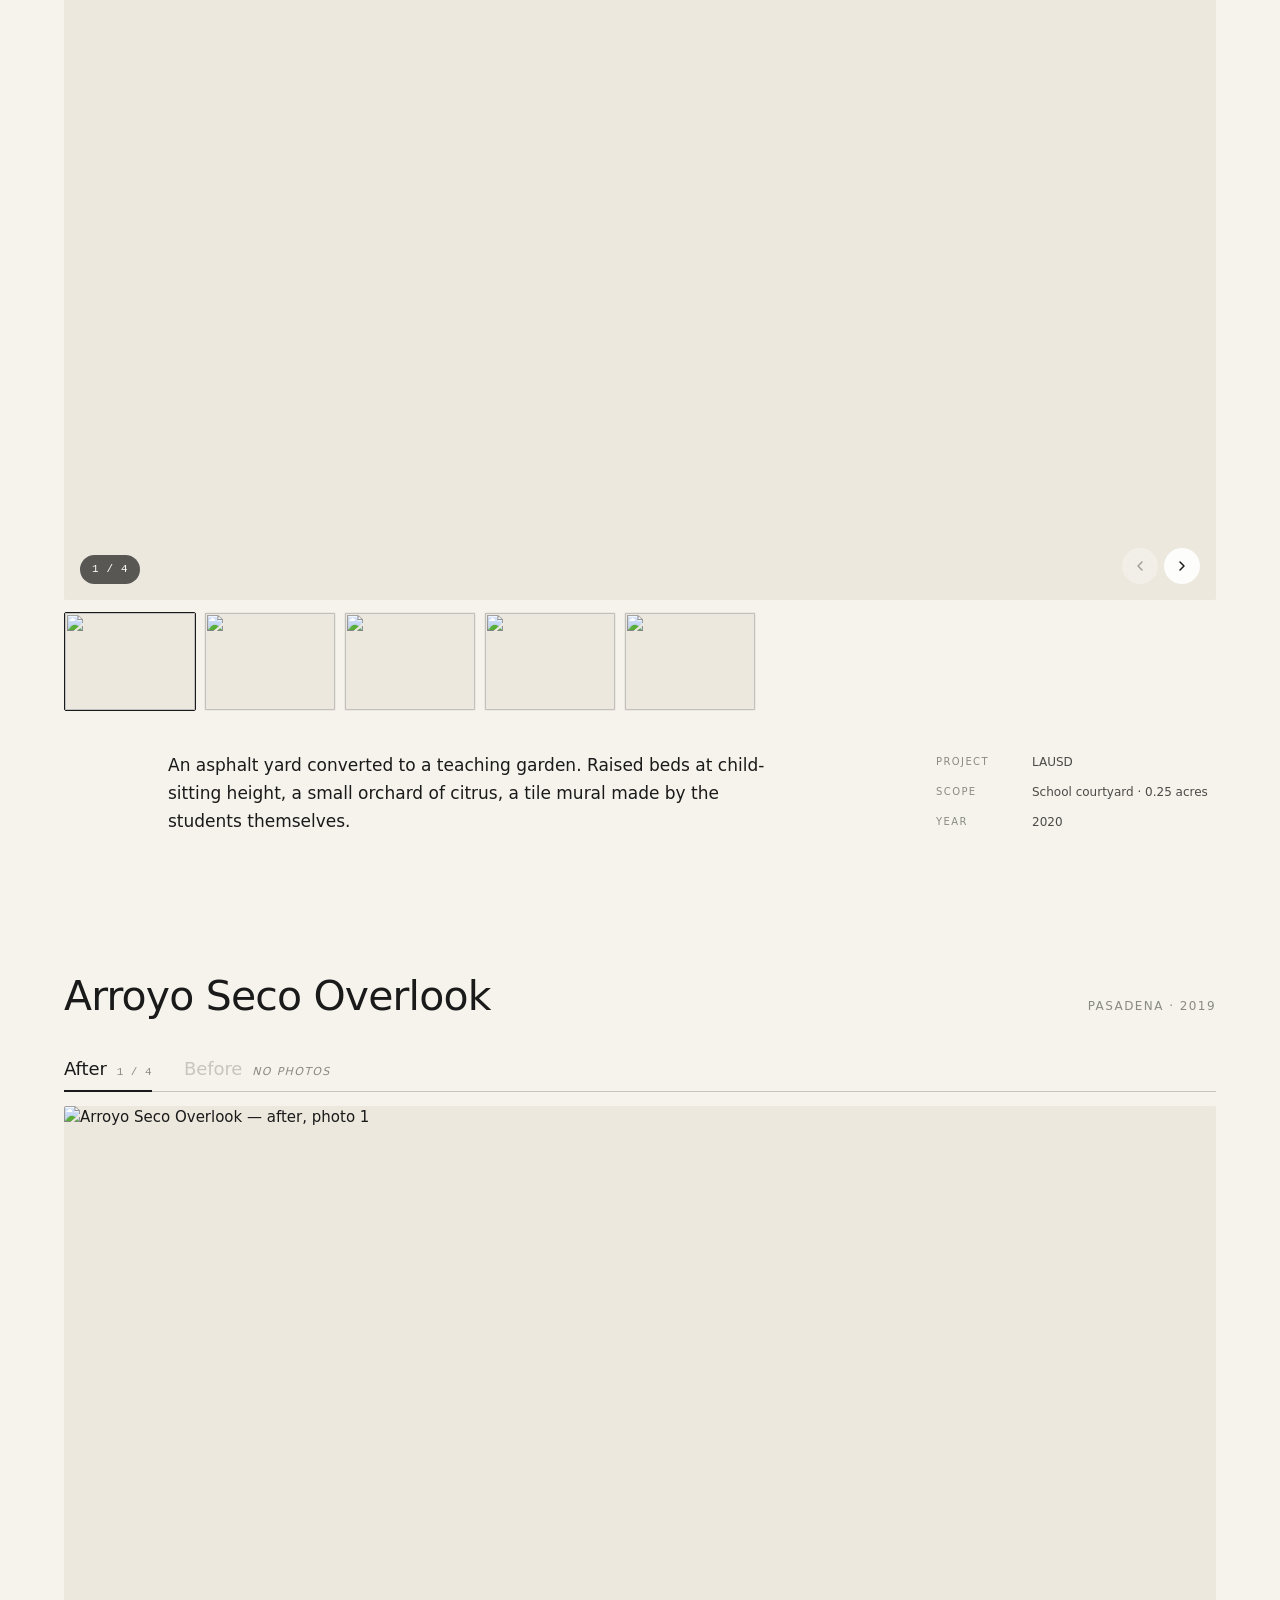
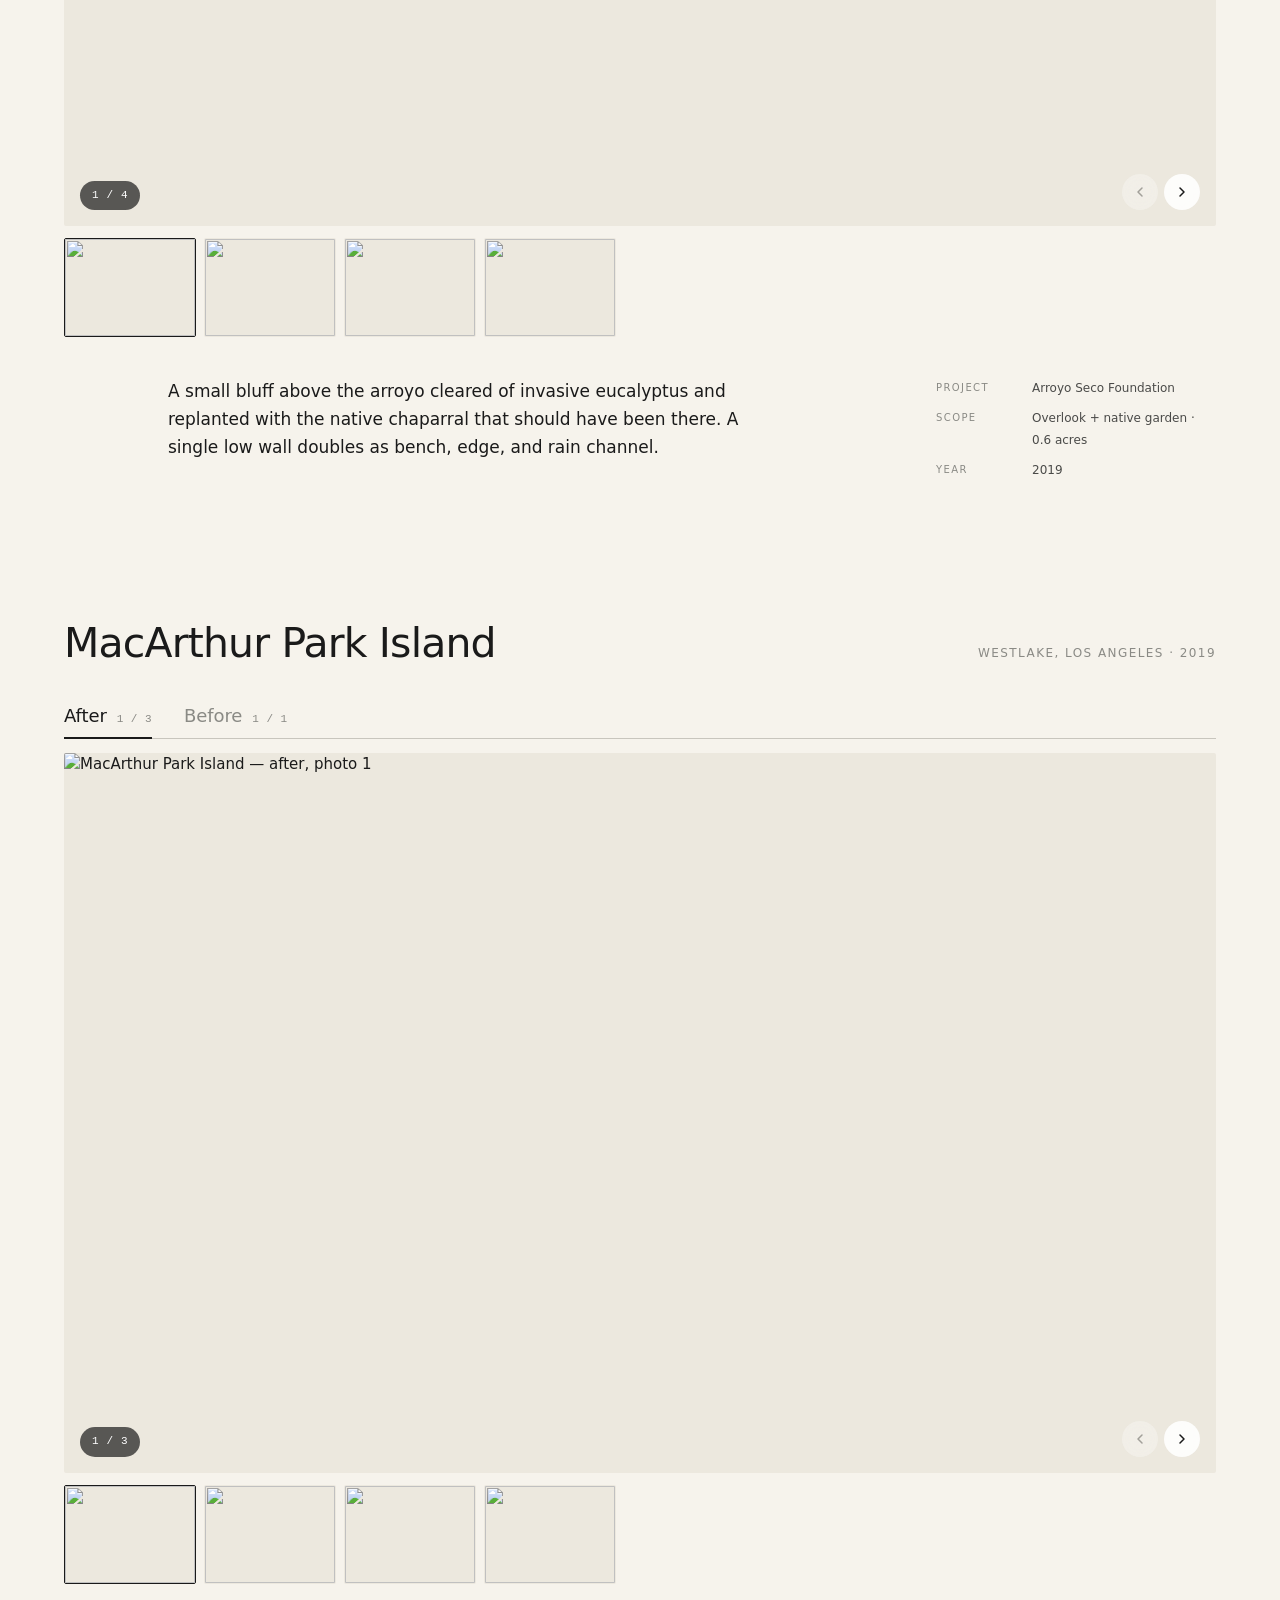
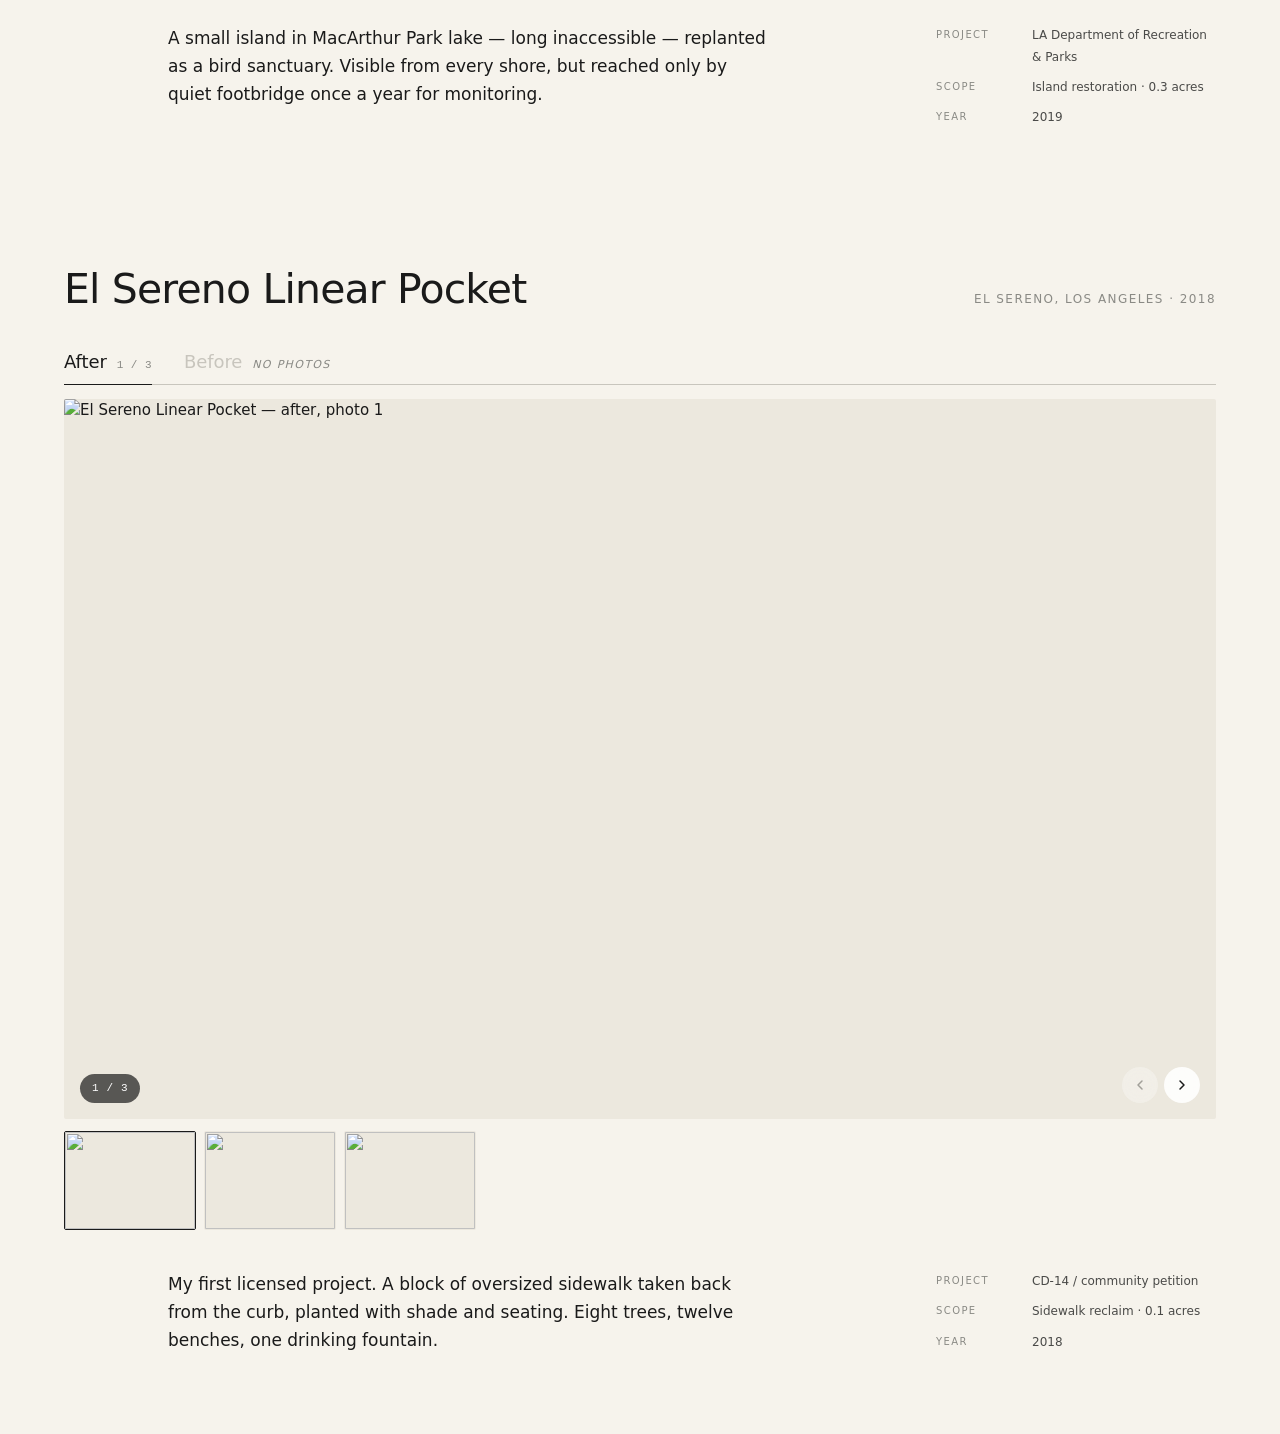
==== commit 497af141: "switch to markdown + CMS" ====
--- a/index.html
+++ b/index.html
@@ -59,7 +59,6 @@
       <p class="bio-float__bio" data-bind="bio"></p>
     </div>
     <div class="bio-float__meta">
-      <div class="bio-float__meta-row"><span>Licensed</span><span data-bind="licensed"></span></div>
       <div class="bio-float__meta-row"><span>Education</span><span data-bind="education"></span></div>
       <div class="bio-float__meta-row"><span>Studio</span><span data-bind="studio"></span></div>
       <div class="bio-float__meta-row"><span>Email</span><span data-bind="email"></span></div>
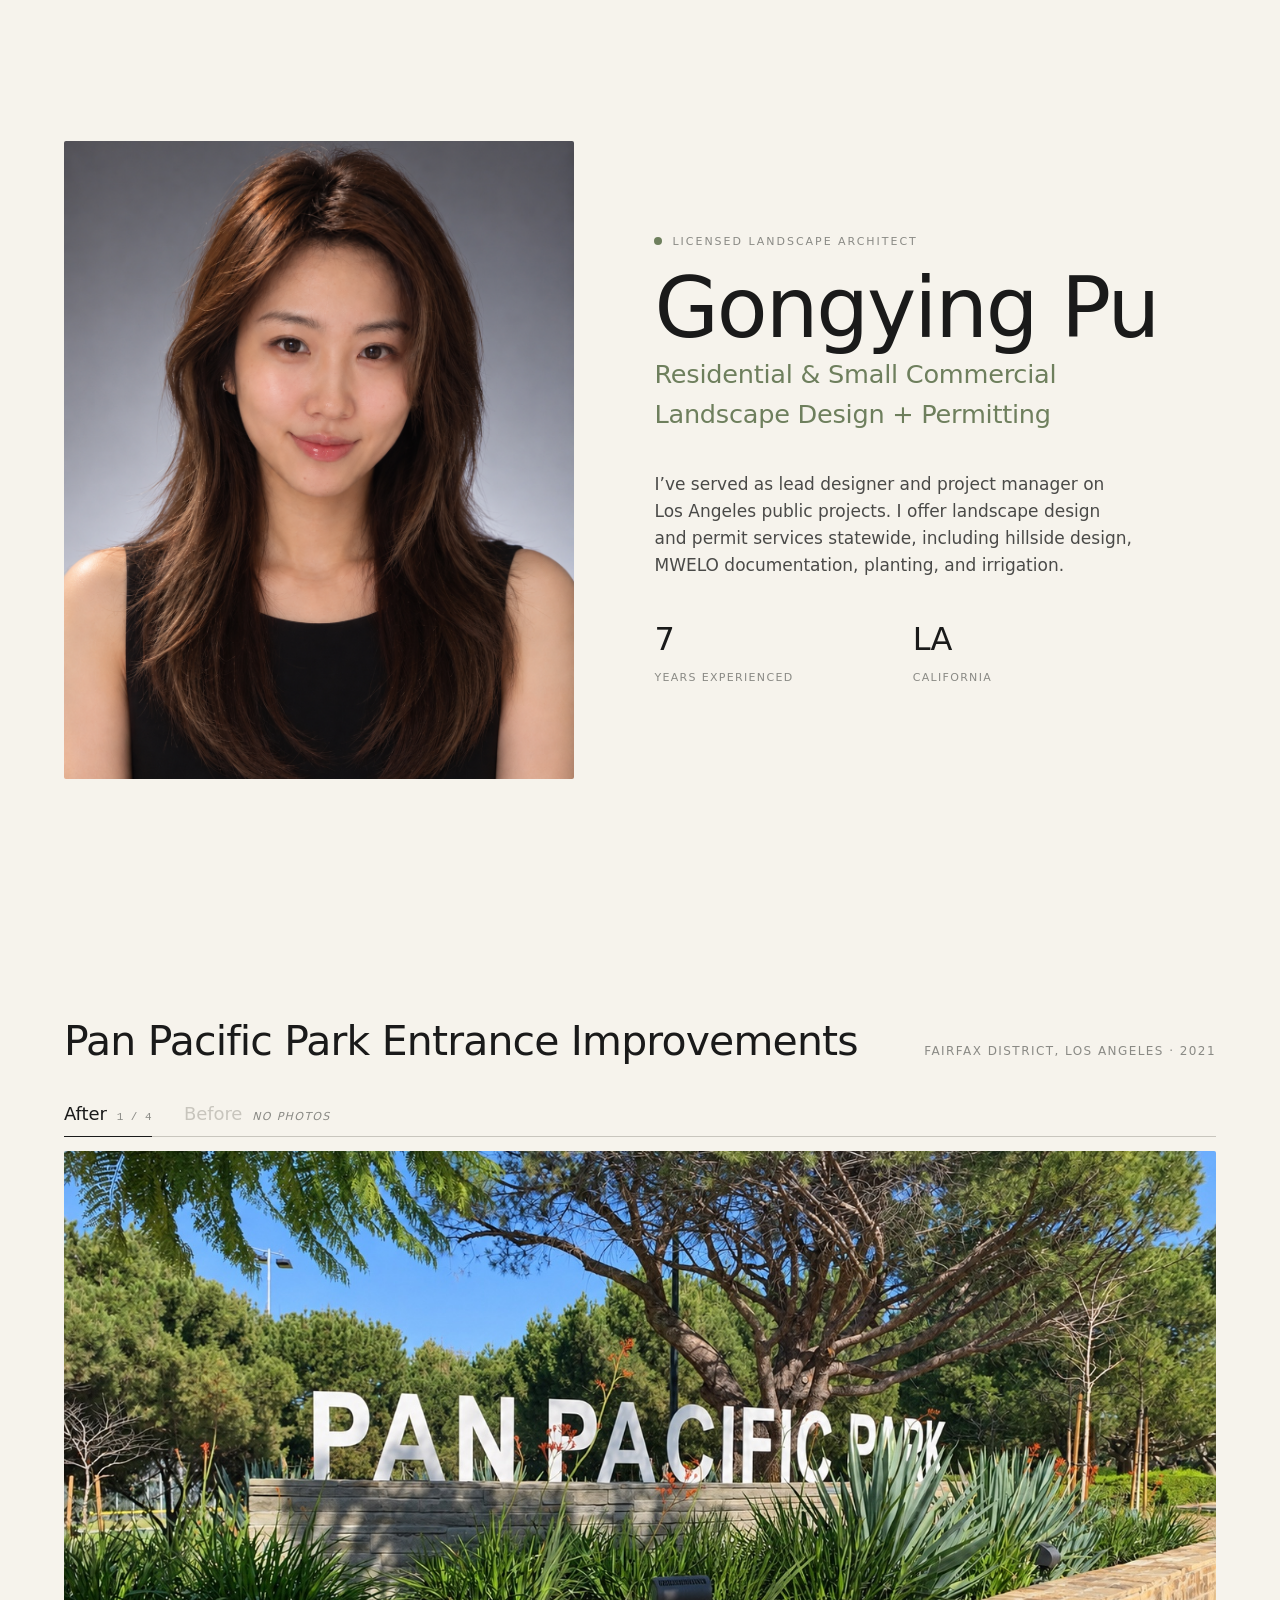
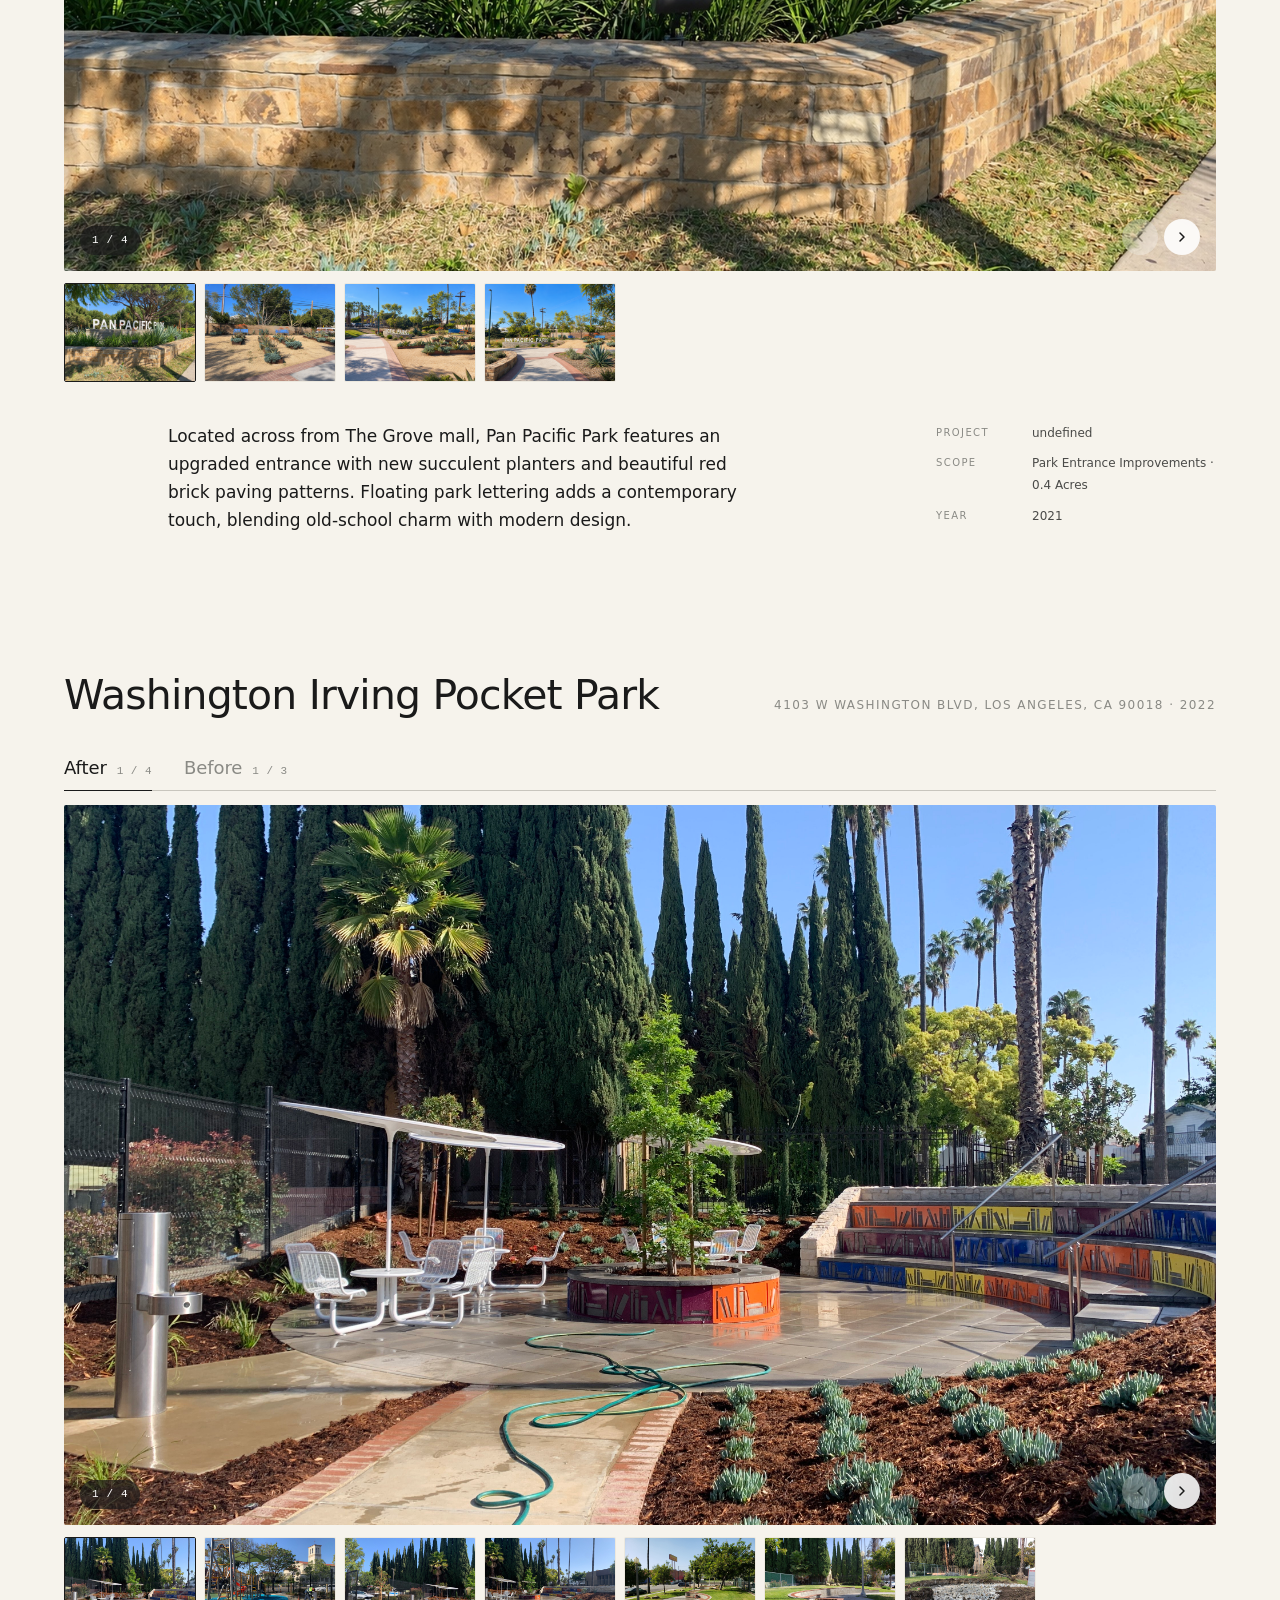
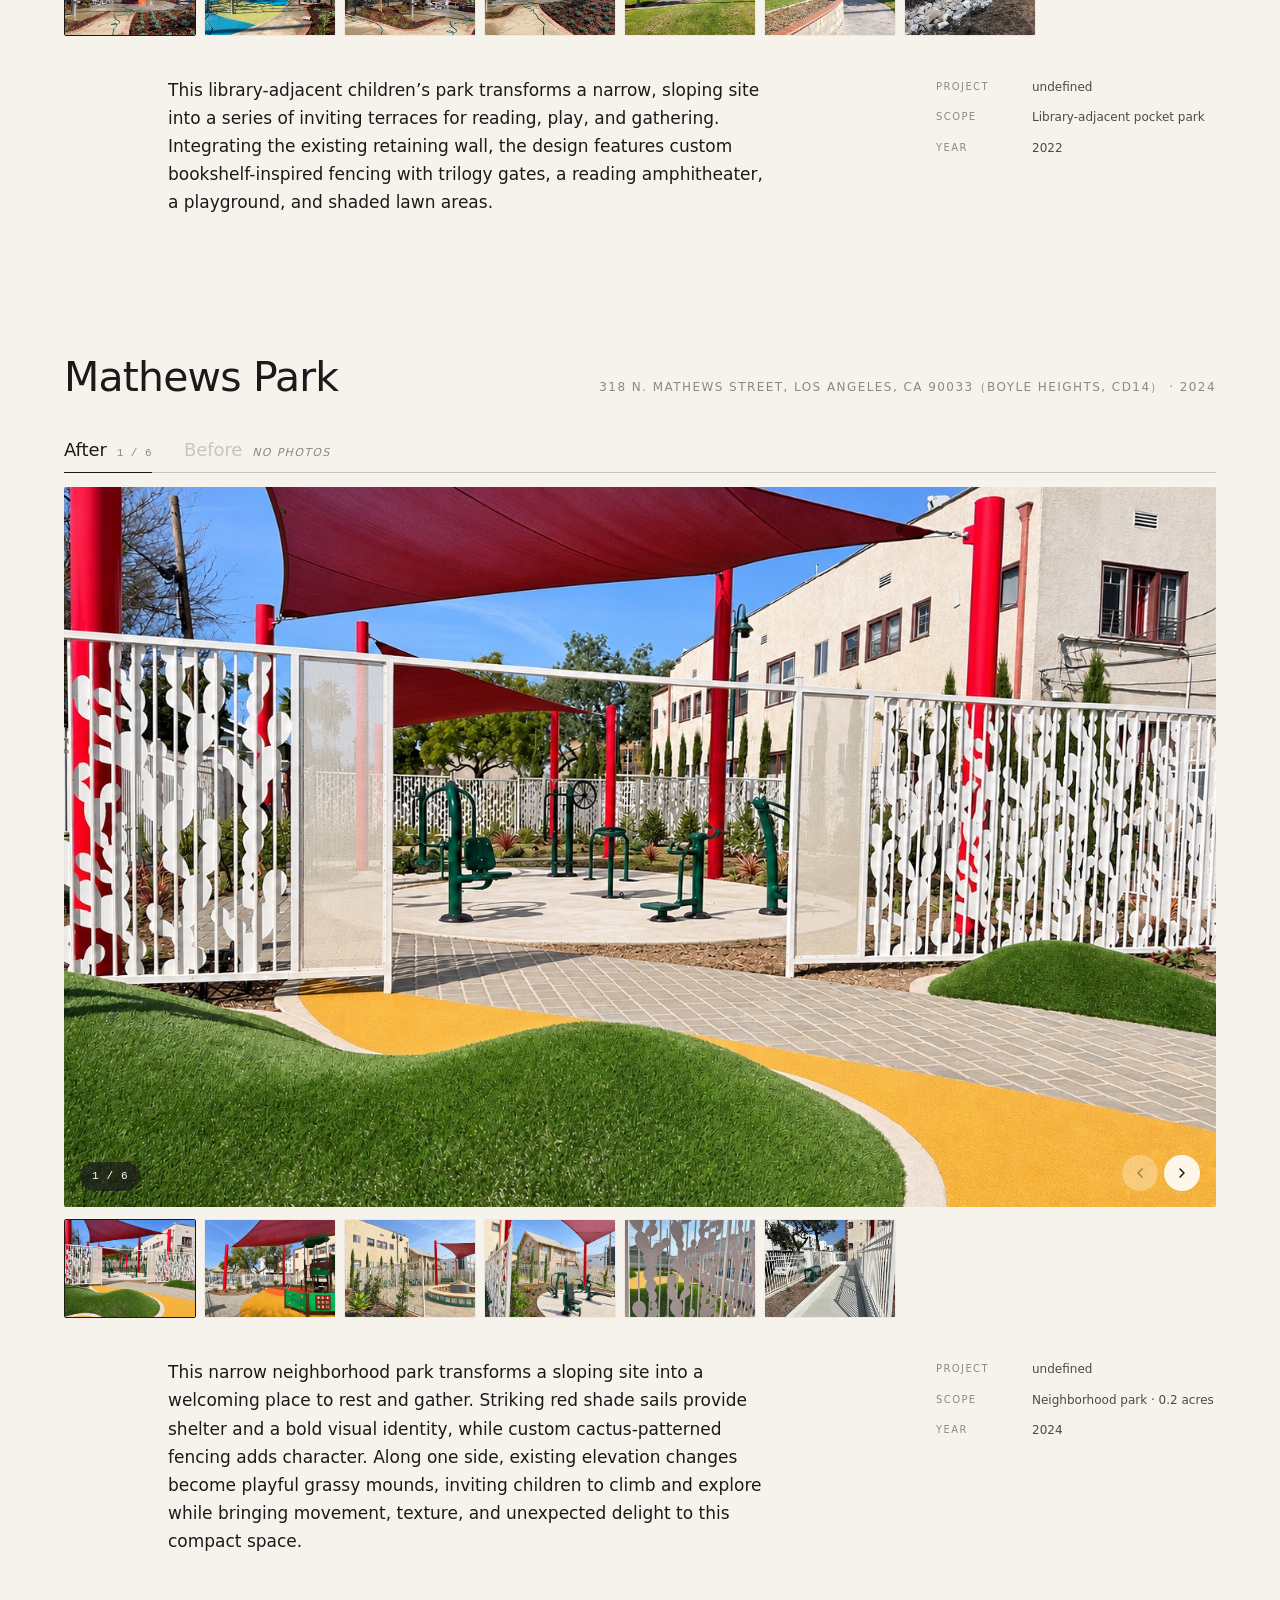
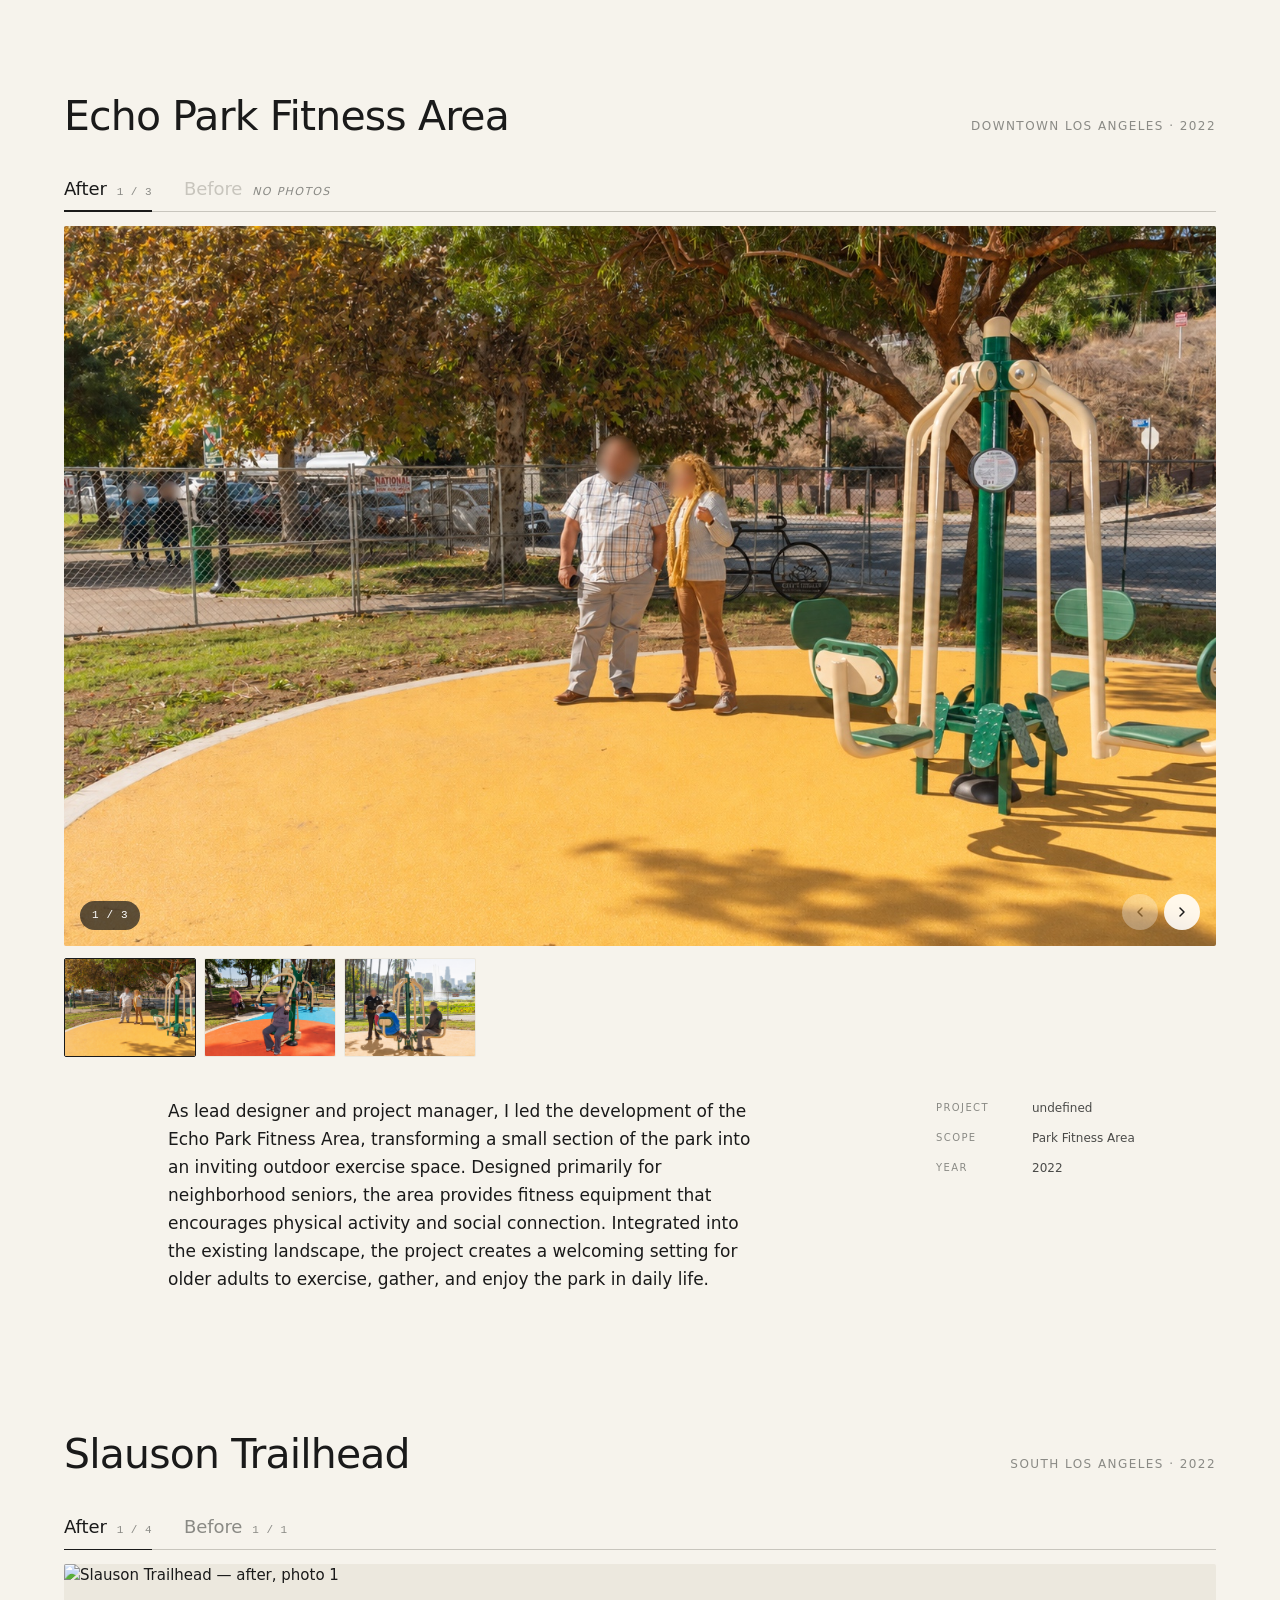
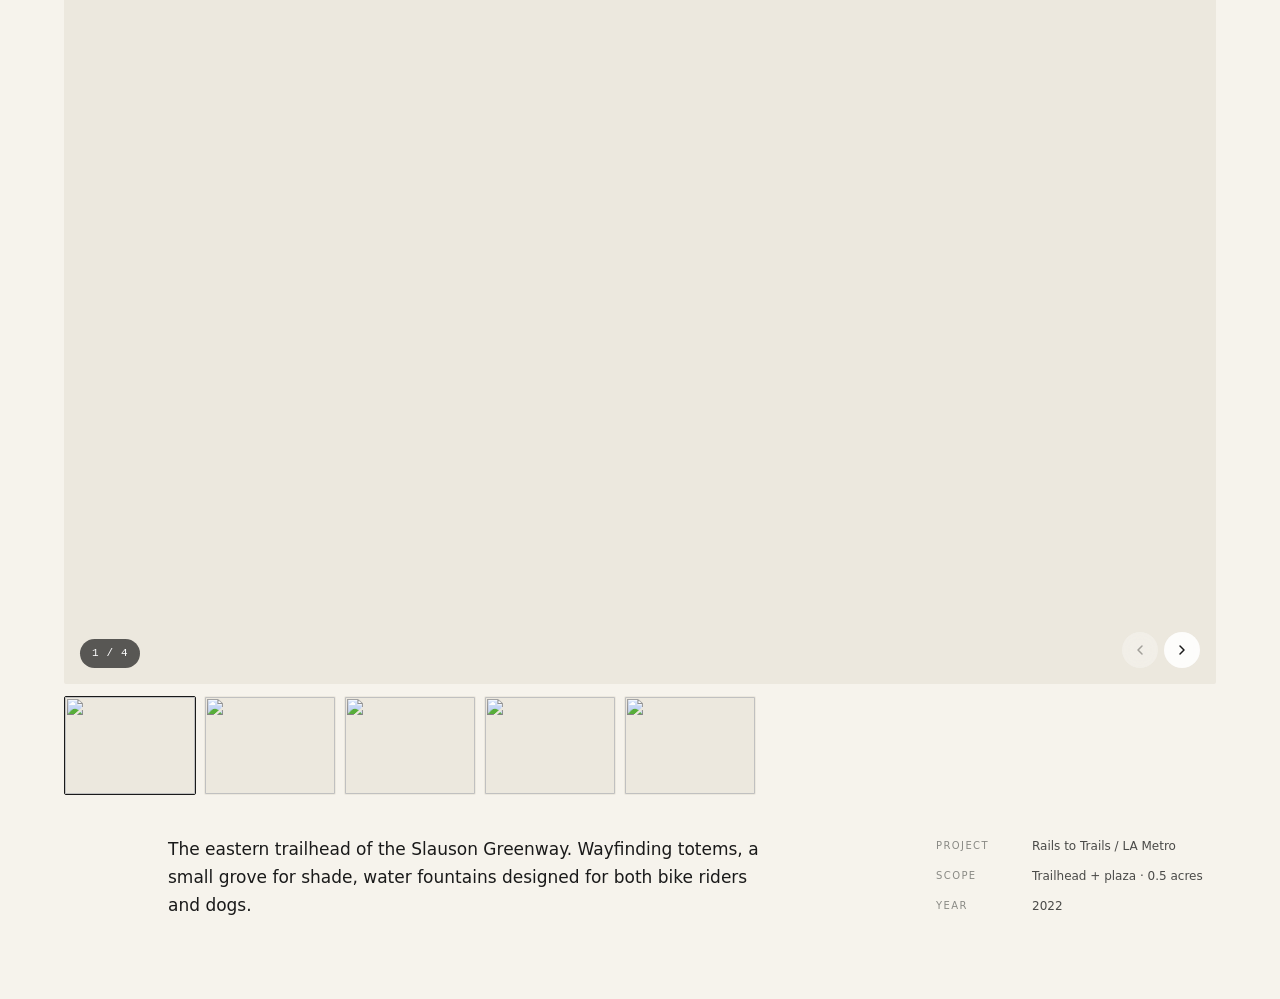
==== commit 2e07b07a: "Refresh project manifest cache after fixing missing files Updated manifest.js script source to inclu" ====
--- a/index.html
+++ b/index.html
@@ -73,7 +73,7 @@
   </div>
 </main>
 
-<script src="content/manifest.js"></script>
+<script src="content/manifest.js?v=20261116"></script>
 <script src="content-loader.js"></script>
 <script src="app.js"></script>
 </body>
